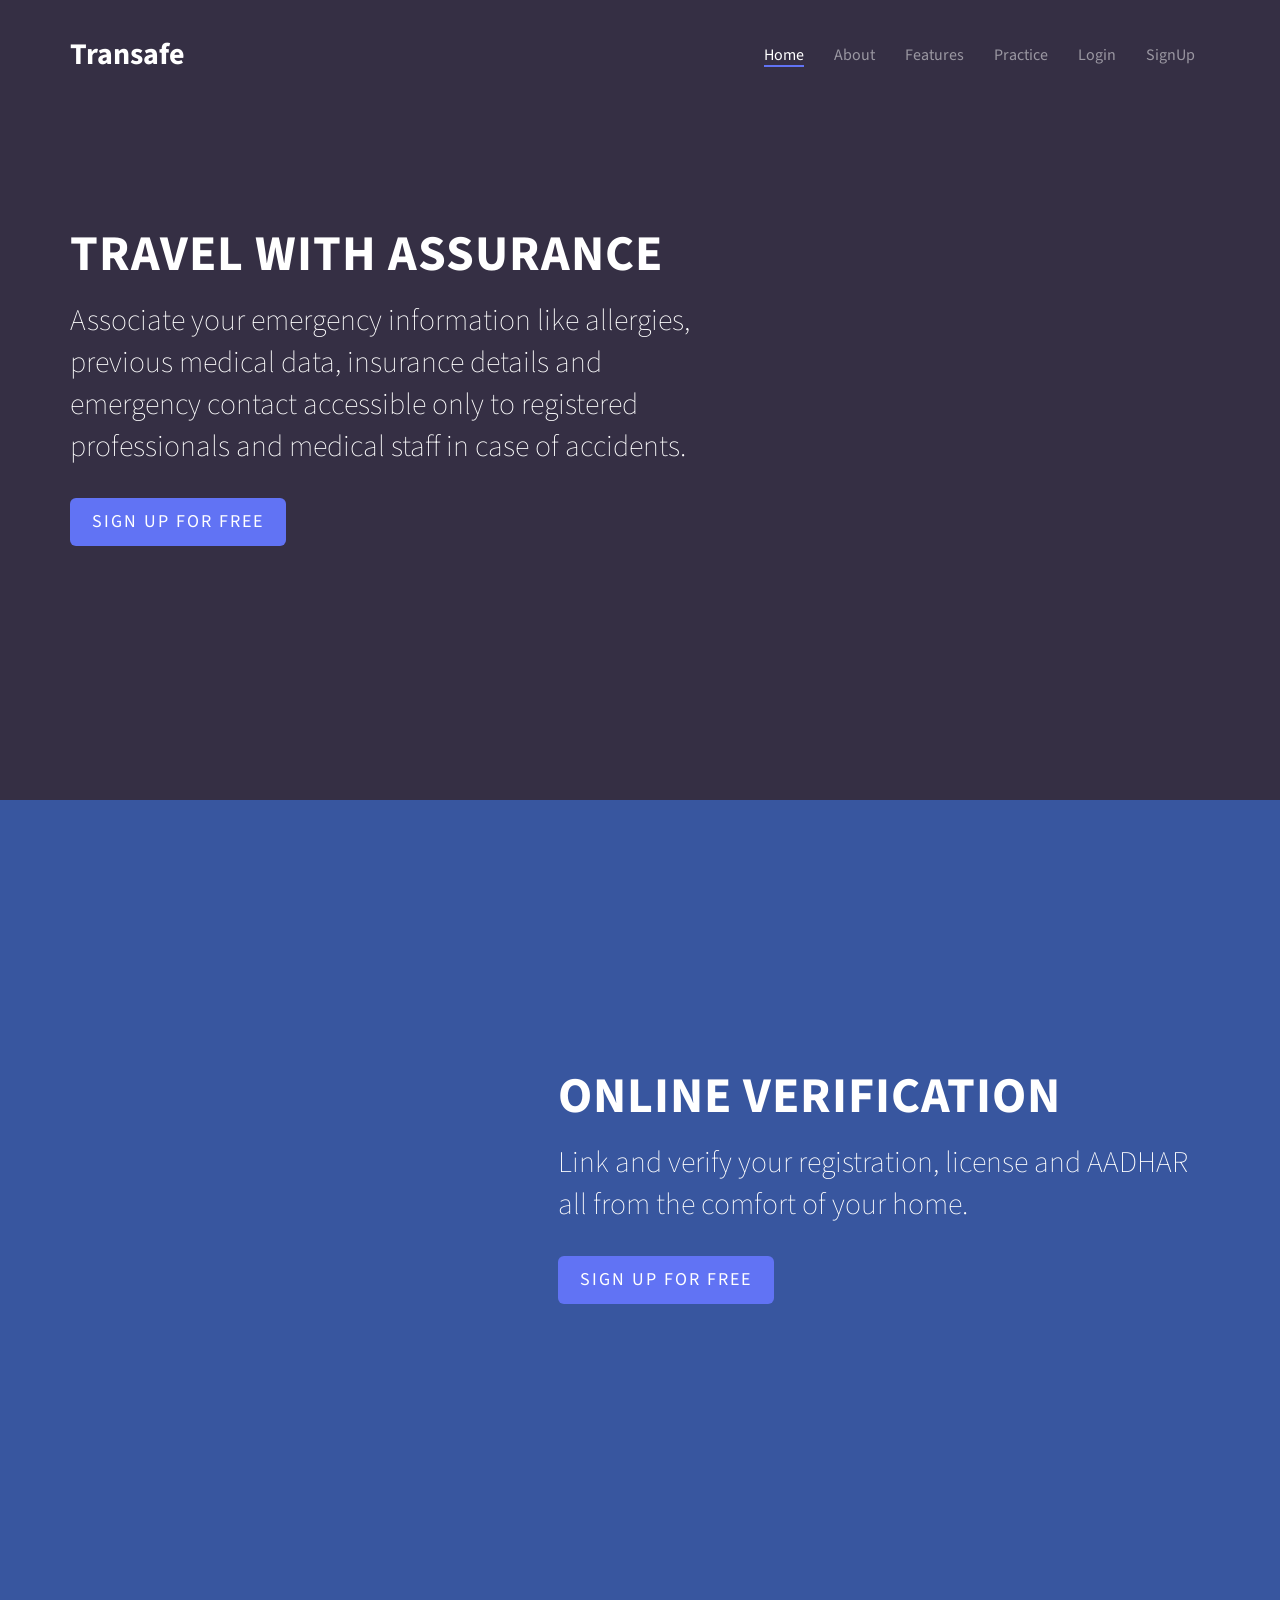
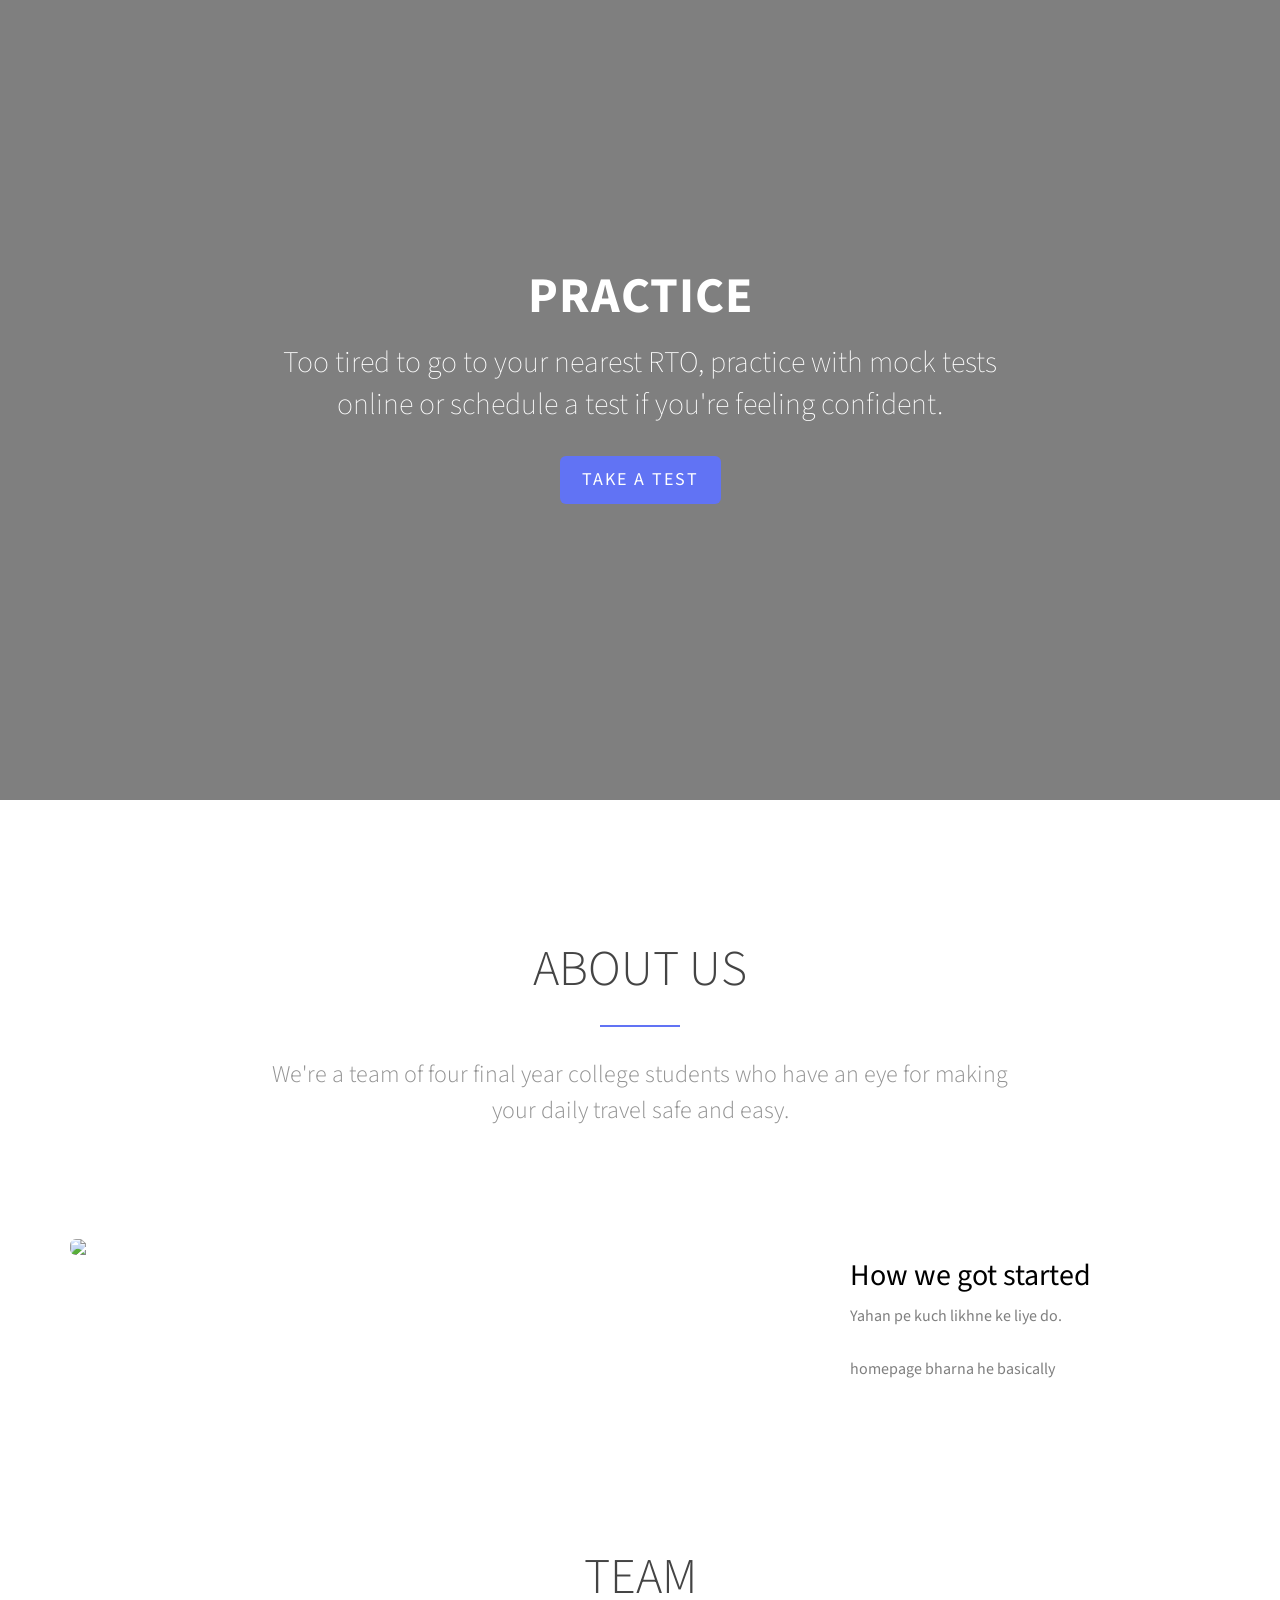
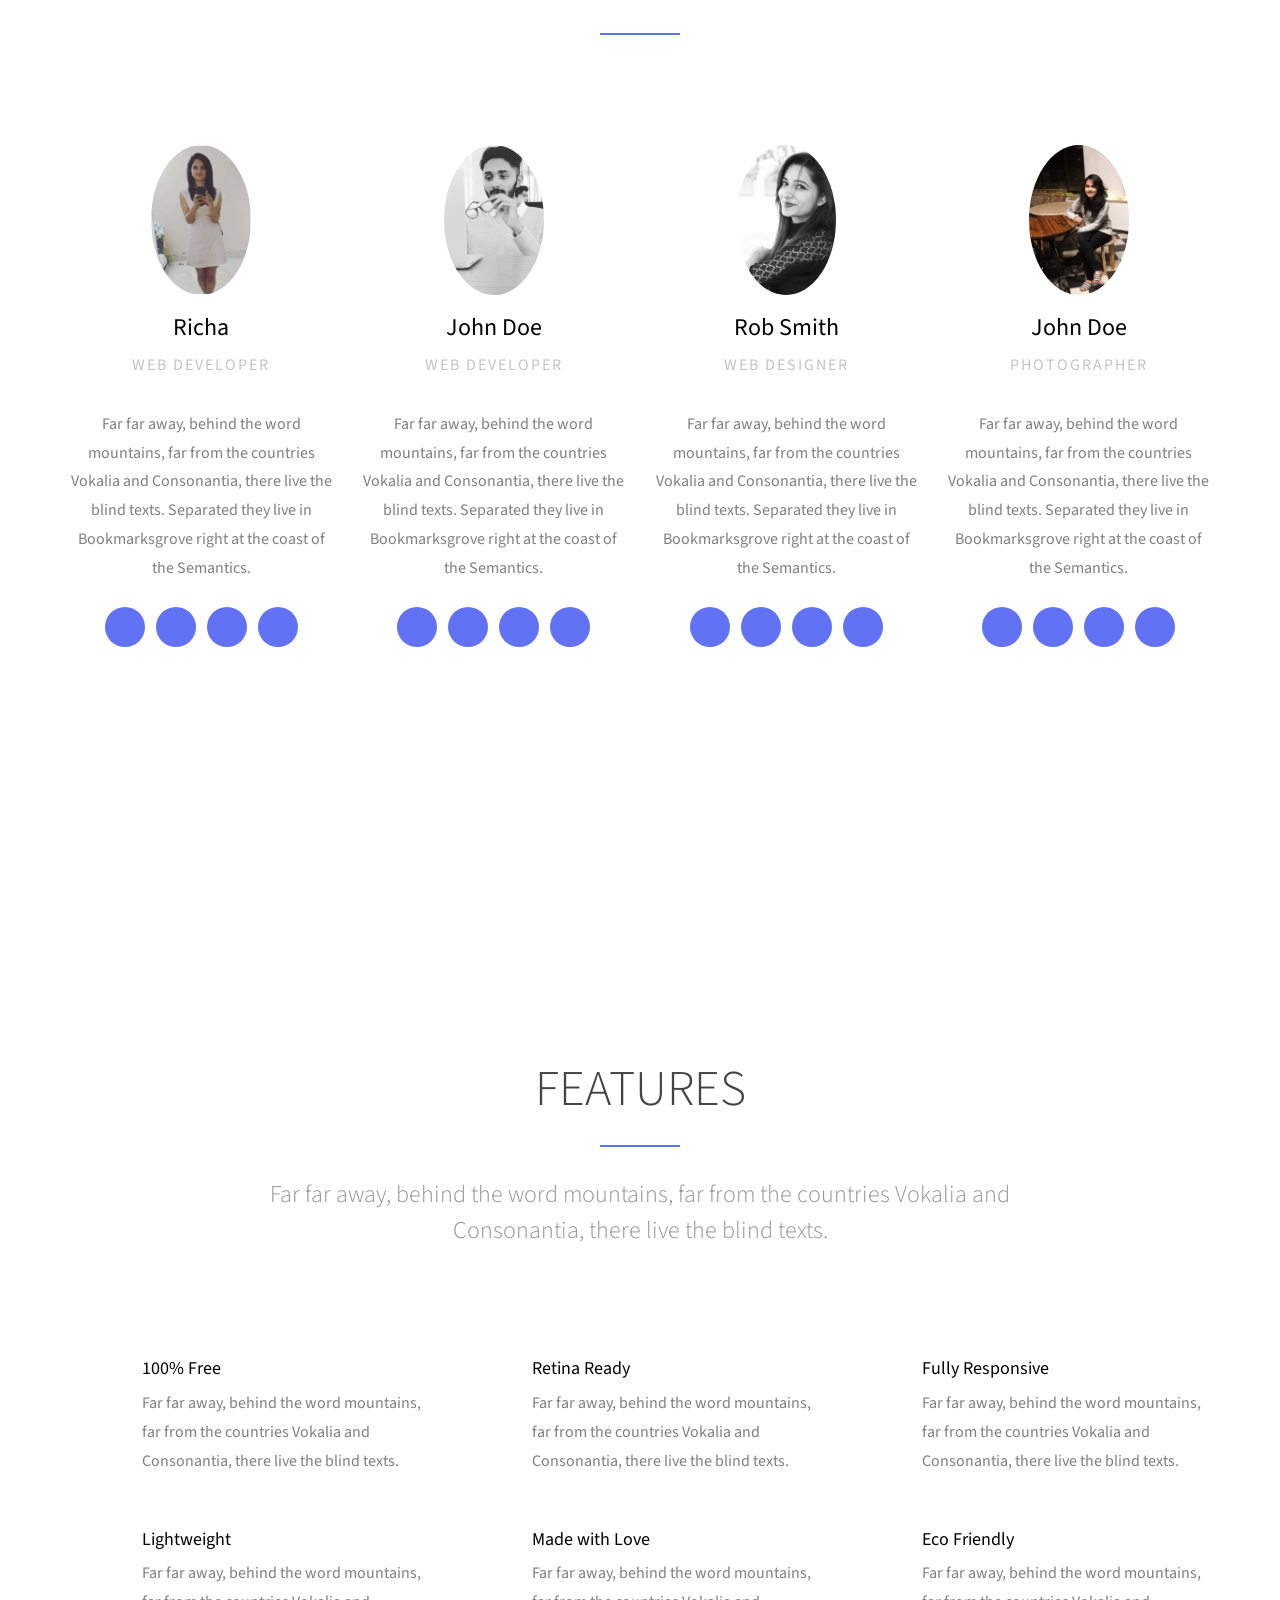
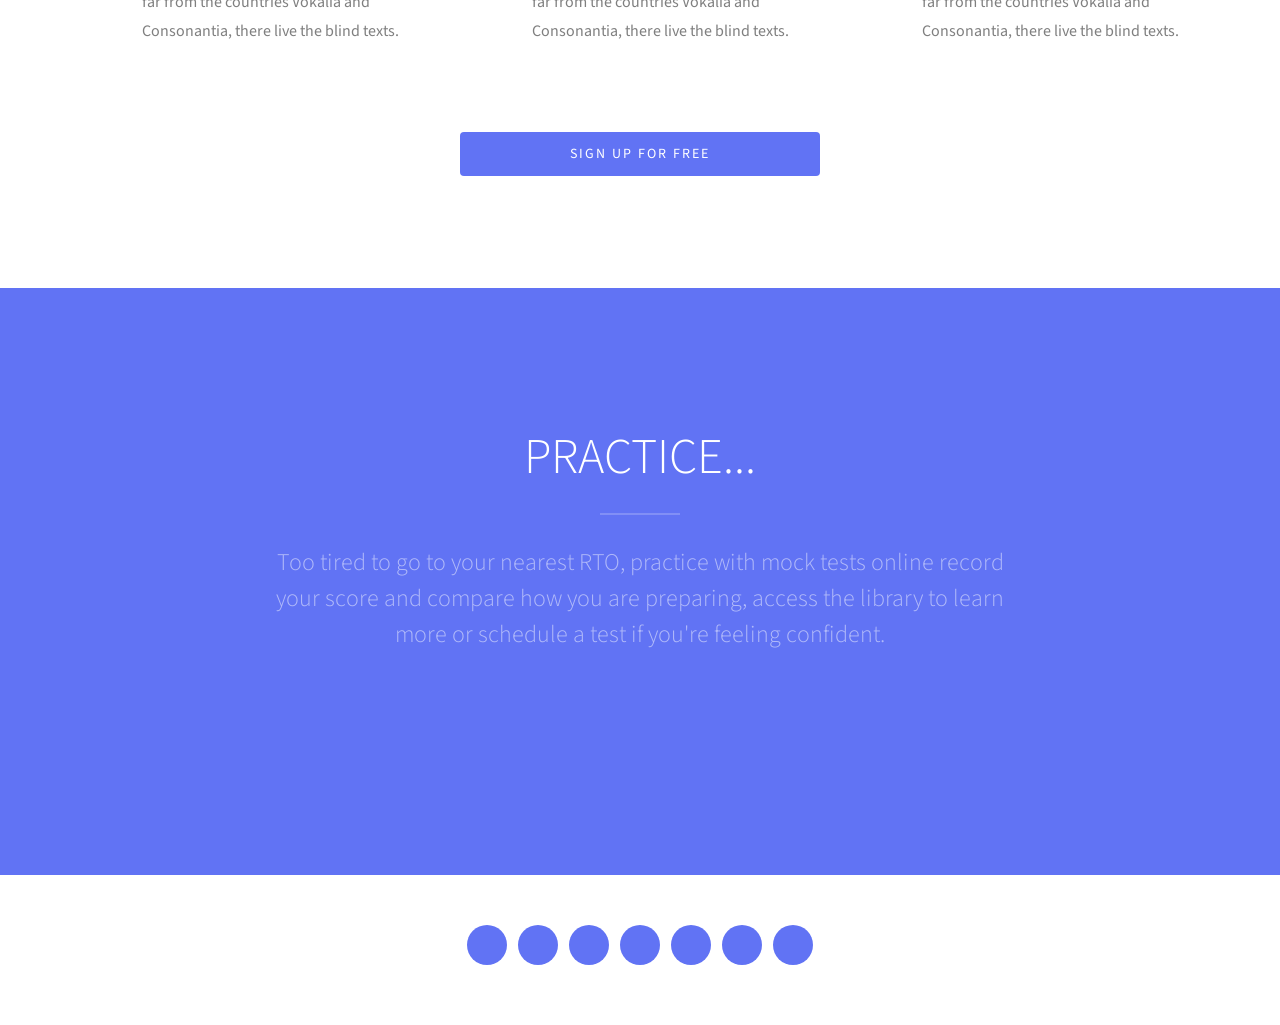
==== index.html @ b4d80acb "new homepage css" ====
<!DOCTYPE html>
<!--[if lt IE 7]>      <html class="no-js lt-ie9 lt-ie8 lt-ie7"> <![endif]-->
<!--[if IE 7]>         <html class="no-js lt-ie9 lt-ie8"> <![endif]-->
<!--[if IE 8]>         <html class="no-js lt-ie9"> <![endif]-->
<!--[if gt IE 8]><!--> <html class="no-js"> <!--<![endif]-->
<head>
    <meta charset="utf-8">
    <meta http-equiv="X-UA-Compatible" content="IE=edge">
    <title>tranSafe</title>
    <meta name="viewport" content="width=device-width, initial-scale=1">
    <meta name="description" content="Transafe - Your Personal Travel Safety Manager" />

    <!-- Facebook and Twitter integration -->
    <meta property="og:title" content=""/>
    <meta property="og:image" content=""/>
    <meta property="og:url" content=""/>
    <meta property="og:site_name" content=""/>
    <meta property="og:description" content=""/>
    <meta name="twitter:title" content="" />
    <meta name="twitter:image" content="" />
    <meta name="twitter:url" content="" />
    <meta name="twitter:card" content="" />

    <!-- Place favicon.ico and apple-touch-icon.png in the root directory -->
    <link rel="shortcut icon" href="favicon.ico">

    <link href='https://fonts.googleapis.com/css?family=Source+Sans+Pro:400,300,600,400italic,700' rel='stylesheet' type='text/css'>

    <!-- Animate.css -->
    <link rel="stylesheet" href="css/animate.css">
    <!-- Icomoon Icon Fonts-->
    <link rel="stylesheet" href="css/icomoon.css">
    <!-- Simple Line Icons -->
    <link rel="stylesheet" href="css/simple-line-icons.css">
    <!-- Owl Carousel -->
    <link rel="stylesheet" href="css/owl.carousel.min.css">
    <link rel="stylesheet" href="css/owl.theme.default.min.css">
    <!-- Bootstrap  -->
    <link rel="stylesheet" href="css/bootstrap.css">

    <link rel="stylesheet" href="css/style.css">

    <!-- Styleswitcher ( This style is for demo purposes only, you may delete this anytime. ) -->
    <link rel="stylesheet" id="theme-switch" href="css/style.css">
    <!-- End demo purposes only -->


    <style>
        /* For demo purpose only */

        /* For Demo Purposes Only ( You can delete this anytime :-) */
        #colour-variations {
            padding: 10px;
            -webkit-transition: 0.5s;
            -o-transition: 0.5s;
            transition: 0.5s;
            width: 140px;
            position: fixed;
            left: 0;
            top: 100px;
            z-index: 999999;
            background: #fff;
            /*border-radius: 4px;*/
            border-top-right-radius: 4px;
            border-bottom-right-radius: 4px;
            -webkit-box-shadow: 0 0 9px 0 rgba(0,0,0,.1);
            -moz-box-shadow: 0 0 9px 0 rgba(0,0,0,.1);
            -ms-box-shadow: 0 0 9px 0 rgba(0,0,0,.1);
            box-shadow: 0 0 9px 0 rgba(0,0,0,.1);
        }
        #colour-variations.sleep {
            margin-left: -140px;
        }
        #colour-variations h3 {
            text-align: center;;
            font-size: 11px;
            letter-spacing: 2px;
            text-transform: uppercase;
            color: #777;
            margin: 0 0 10px 0;
            padding: 0;;
        }
        #colour-variations ul,
        #colour-variations ul li {
            padding: 0;
            margin: 0;
        }
        #colour-variations li {
            list-style: none;
            display: inline;
        }
        #colour-variations li a {
            width: 20px;
            height: 20px;
            position: relative;
            float: left;
            margin: 5px;
        }
        #colour-variations li a[data-theme="style"] {
            background: #6173f4;
        }
        #colour-variations li a[data-theme="pink"] {
            background: #f64662;
        }
        #colour-variations li a[data-theme="blue"] {
            background: #2185d5;
        }
        #colour-variations li a[data-theme="turquoise"] {
            background: #00b8a9;
        }
        #colour-variations li a[data-theme="orange"] {
            background: #ff6600;
        }
        #colour-variations li a[data-theme="lightblue"] {
            background: #5585b5;
        }
        #colour-variations li a[data-theme="brown"] {
            background: #a03232;
        }
        #colour-variations li a[data-theme="green"] {
            background: #65d269;
        }

        .option-toggle {
            position: absolute;
            right: 0;
            top: 0;
            margin-top: 5px;
            margin-right: -30px;
            width: 30px;
            height: 30px;
            background: #f64662;
            text-align: center;
            border-top-right-radius: 4px;
            border-bottom-right-radius: 4px;
            color: #fff;
            cursor: pointer;
            -webkit-box-shadow: 0 0 9px 0 rgba(0,0,0,.1);
            -moz-box-shadow: 0 0 9px 0 rgba(0,0,0,.1);
            -ms-box-shadow: 0 0 9px 0 rgba(0,0,0,.1);
            box-shadow: 0 0 9px 0 rgba(0,0,0,.1);
        }
        .option-toggle i {
            top: 2px;
            position: relative;
        }
        .option-toggle:hover, .option-toggle:focus, .option-toggle:active {
            color:  #fff;
            text-decoration: none;
            outline: none;
        }
    </style>
    <!-- End demo purposes only -->


    <!-- Modernizr JS -->
    <script src="js/modernizr-2.6.2.min.js"></script>
    <!-- FOR IE9 below -->
    <!--[if lt IE 9]>
    <script src="js/respond.min.js"></script>
    <![endif]-->

</head>
<body>
<header role="banner" id="fh5co-header">
    <div class="container">
        <!-- <div class="row"> -->
        <nav class="navbar navbar-default">
            <div class="navbar-header">
                <!-- Mobile Toggle Menu Button -->
                <a href="#" class="js-fh5co-nav-toggle fh5co-nav-toggle" data-toggle="collapse" data-target="#navbar" aria-expanded="false" aria-controls="navbar"><i></i></a>
                <a class="navbar-brand" href="index.html">Transafe</a>
            </div>
            <div id="navbar" class="navbar-collapse collapse">
                <ul class="nav navbar-nav navbar-right">
                    <li class="active"><a href="#" data-nav-section="home"><span>Home</span></a></li>
                    <li><a href="#" data-nav-section="about"><span>About</span></a></li>
                    <li><a href="#" data-nav-section="features"><span>Features</span></a></li>
                    <li><a href="#" data-nav-section="practice"><span>Practice</span></a></li>
                    <li><a href="login/login.php" data-nav-section="login"><span>Login</span></a></li>
                    <li><a href="login/register.php" data-nav-section="signup"><span>SignUp</span></a></li>
                </ul>
            </div>
        </nav>
        <!-- </div> -->
    </div>
</header>

<div id="slider" data-section="home">
    <div class="owl-carousel owl-carousel-fullwidth">
        <!-- You may change the background color here. -->
        <div class="item" style="background: #352f44;">
            <div class="container" style="position: relative;">
                <div class="row">
                    <div class="col-md-7 col-sm-7">
                        <div class="fh5co-owl-text-wrap">
                            <div class="fh5co-owl-text">
                                <h1 class="fh5co-lead to-animate">Travel with assurance</h1>
                                <h2 class="fh5co-sub-lead to-animate">Associate your emergency information like allergies, previous medical data, insurance details and emergency contact accessible only to registered professionals and medical staff in case of accidents.</h3>
                                    <p class="to-animate-2"><a href="login/register.php" class="btn btn-primary btn-lg">Sign Up For Free</a></p>
                            </div>
                        </div>
                    </div>

                </div>
            </div>
        </div>
        <!-- You may change the background color here.  -->
        <div class="item" style="background: #38569f;">
            <div class="container" style="position: relative;">
                <div class="row">
                    <div class="col-md-7 col-md-push-1 col-md-push-5 col-sm-7 col-sm-push-1 col-sm-push-5">
                        <div class="fh5co-owl-text-wrap">
                            <div class="fh5co-owl-text">
                                <h1 class="fh5co-lead to-animate">Online Verification</h1>
                                <h2 class="fh5co-sub-lead to-animate">Link and verify your registration, license and AADHAR all from the comfort of your home.</h3>
                                    <p class="to-animate-2"><a href="login/register.php" class="btn btn-primary btn-lg">Sign Up For Free</a></p>
                            </div>
                        </div>
                    </div>

                </div>
            </div>
        </div>

        <div class="item" style="background-image:url(images/slide_5.jpg)">
            <div class="overlay"></div>
            <div class="container" style="position: relative;">
                <div class="row">
                    <div class="col-md-8 col-md-offset-2 text-center">
                        <div class="fh5co-owl-text-wrap">
                            <div class="fh5co-owl-text">
                                <h1 class="fh5co-lead to-animate">Practice</h1>
                                <h2 class="fh5co-sub-lead to-animate">Too tired to go to your nearest RTO, practice with mock tests online or schedule a test if you're feeling confident.</h3>
                                    <p class="to-animate-2"><a href="quiz.php" target="_blank" class="btn btn-primary btn-lg">Take a test</a></p>
                            </div>
                        </div>
                    </div>
                </div>
            </div>
        </div>

    </div>
</div>

<div id="fh5co-about-us" data-section="about">
    <div class="container">
        <div class="row row-bottom-padded-lg" id="about-us">
            <div class="col-md-12 section-heading text-center">
                <h2 class="to-animate">About Us</h2>
                <div class="row">
                    <div class="col-md-8 col-md-offset-2 to-animate">
                        <h3>We're a team of four final year college students who have an eye for making your daily travel safe and easy.</h3>
                    </div>
                </div>
            </div>
            <div class="col-md-8 to-animate">
                <img src="images/img_1.jpg" class="img-responsive img-rounded">
            </div>
            <div class="col-md-4 to-animate">
                <h2>How we got started</h2>
                <p>Yahan pe kuch likhne ke liye do.</p>
                <p>homepage bharna he basically</p>
            </div>
        </div>
        <div class="row" id="team">
            <div class="col-md-12 section-heading text-center to-animate">
                <h2>Team</h2>
            </div>
            <div class="col-md-12">
                <div class="row row-bottom-padded-lg">
                    <div class="col-md-3 text-center to-animate">
                        <div class="person">
                            <img src="images/t1.jpg" class="img-responsive img-rounded" alt="Person">
                            <h3 class="name">Richa</h3>
                            <div class="position">Web Developer</div>
                            <p>Far far away, behind the word mountains, far from the countries Vokalia and Consonantia, there live the blind texts. Separated they live in Bookmarksgrove right at the coast of the Semantics.</p>
                            <ul class="social social-circle">
                                <li><a href="#"><i class="icon-twitter"></i></a></li>
                                <li><a href="#"><i class="icon-linkedin"></i></a></li>
                                <li><a href="#"><i class="icon-instagram"></i></a></li>
                                <li><a href="#"><i class="icon-github"></i></a></li>
                            </ul>
                        </div>
                    </div>
                    <div class="col-md-3 text-center to-animate">
                        <div class="person">
                            <img src="images/t2.jpg" class="img-responsive img-rounded" alt="Person">
                            <h3 class="name">John Doe</h3>
                            <div class="position">Web Developer</div>
                            <p>Far far away, behind the word mountains, far from the countries Vokalia and Consonantia, there live the blind texts. Separated they live in Bookmarksgrove right at the coast of the Semantics.</p>
                            <ul class="social social-circle">
                                <li><a href="#"><i class="icon-twitter"></i></a></li>
                                <li><a href="#"><i class="icon-linkedin"></i></a></li>
                                <li><a href="#"><i class="icon-instagram"></i></a></li>
                                <li><a href="#"><i class="icon-github"></i></a></li>
                            </ul>
                        </div>
                    </div>
                    <div class="col-md-3 text-center to-animate">
                        <div class="person">
                            <img src="images/t3.jpg" class="img-responsive img-rounded" alt="Person">
                            <h3 class="name">Rob Smith</h3>
                            <div class="position">Web Designer</div>
                            <p>Far far away, behind the word mountains, far from the countries Vokalia and Consonantia, there live the blind texts. Separated they live in Bookmarksgrove right at the coast of the Semantics.</p>
                            <ul class="social social-circle">
                                <li><a href="#"><i class="icon-twitter"></i></a></li>
                                <li><a href="#"><i class="icon-linkedin"></i></a></li>
                                <li><a href="#"><i class="icon-instagram"></i></a></li>
                                <li><a href="#"><i class="icon-dribbble"></i></a></li>
                            </ul>
                        </div>
                    </div>
                    <div class="col-md-3 text-center to-animate">
                        <div class="person">
                            <img src="images/t4.jpg" class="img-responsive img-rounded" alt="Person">
                            <h3 class="name">John Doe</h3>
                            <div class="position">Photographer</div>
                            <p>Far far away, behind the word mountains, far from the countries Vokalia and Consonantia, there live the blind texts. Separated they live in Bookmarksgrove right at the coast of the Semantics.</p>
                            <ul class="social social-circle">
                                <li><a href="#"><i class="icon-twitter"></i></a></li>
                                <li><a href="#"><i class="icon-linkedin"></i></a></li>
                                <li><a href="#"><i class="icon-instagram"></i></a></li>
                                <li><a href="#"><i class="icon-github"></i></a></li>
                            </ul>
                        </div>
                    </div>
                </div>
            </div>
        </div>
    </div>
</div>

<div id="fh5co-features" data-section="features">
    <div class="container">
        <div class="row">
            <div class="col-md-12 section-heading text-center">
                <h2 class="single-animate animate-features-1">Features</h2>
                <div class="row">
                    <div class="col-md-8 col-md-offset-2 single-animate animate-features-2">
                        <h3>Far far away, behind the word mountains, far from the countries Vokalia and Consonantia, there live the blind texts.</h3>
                    </div>
                </div>
            </div>
        </div>
        <div class="row row-bottom-padded-sm">
            <div class="col-md-4 col-sm-6 col-xs-6 col-xxs-12 fh5co-service to-animate">
                <div class="fh5co-icon"><i class="icon-present"></i></div>
                <div class="fh5co-desc">
                    <h3>100% Free</h3>
                    <p>Far far away, behind the word mountains, far from the countries Vokalia and Consonantia, there live the blind texts. </p>
                </div>
            </div>
            <div class="col-md-4 col-sm-6 col-xs-6 col-xxs-12 fh5co-service to-animate">
                <div class="fh5co-icon"><i class="icon-eye"></i></div>
                <div class="fh5co-desc">
                    <h3>Retina Ready</h3>
                    <p>Far far away, behind the word mountains, far from the countries Vokalia and Consonantia, there live the blind texts. </p>
                </div>
            </div>
            <div class="clearfix visible-sm-block visible-xs-block"></div>
            <div class="col-md-4 col-sm-6 col-xs-6 col-xxs-12 fh5co-service to-animate">
                <div class="fh5co-icon"><i class="icon-crop"></i></div>
                <div class="fh5co-desc">
                    <h3>Fully Responsive</h3>
                    <p>Far far away, behind the word mountains, far from the countries Vokalia and Consonantia, there live the blind texts. </p>
                </div>
            </div>
            <div class="col-md-4 col-sm-6 col-xs-6 col-xxs-12 fh5co-service to-animate">
                <div class="fh5co-icon"><i class="icon-speedometer"></i></div>
                <div class="fh5co-desc">
                    <h3>Lightweight</h3>
                    <p>Far far away, behind the word mountains, far from the countries Vokalia and Consonantia, there live the blind texts. </p>
                </div>
            </div>
            <div class="clearfix visible-sm-block visible-xs-block"></div>
            <div class="col-md-4 col-sm-6 col-xs-6 col-xxs-12 fh5co-service to-animate">
                <div class="fh5co-icon"><i class="icon-heart"></i></div>
                <div class="fh5co-desc">
                    <h3>Made with Love</h3>
                    <p>Far far away, behind the word mountains, far from the countries Vokalia and Consonantia, there live the blind texts. </p>
                </div>
            </div>
            <div class="col-md-4 col-sm-6 col-xs-6 col-xxs-12 fh5co-service to-animate">
                <div class="fh5co-icon"><i class="icon-umbrella"></i></div>
                <div class="fh5co-desc">
                    <h3>Eco Friendly</h3>
                    <p>Far far away, behind the word mountains, far from the countries Vokalia and Consonantia, there live the blind texts. </p>
                </div>
            </div>
            <div class="clearfix visible-sm-block visible-xs-block"></div>
        </div>
        <div class="row">
            <div class="col-md-4 col-md-offset-4 single-animate animate-features-3">
                <a href="login/register.php" class="btn btn-primary btn-block">Sign Up for free</a>
            </div>
        </div>
    </div>
</div>

<div id="fh5co-testimonials" data-section="practice">
    <div class="container">
        <div class="row">
            <div class="col-md-12 section-heading text-center">
                <h2 class="to-animate">Practice...</h2>
                <div class="row">
                    <div class="col-md-8 col-md-offset-2 subtext to-animate">
                        <h3>Too tired to go to your nearest RTO, practice with mock tests online record your score and compare how you are preparing, access the library to learn more or schedule a test if you're feeling confident. </h3>
                    </div>
                </div>
            </div>
        </div>
    </div>
</div>
<footer id="footer" role="contentinfo">
    <div class="container">
        <div class="row">
            <div class="col-md-12 text-center">
                <ul class="social social-circle">
                    <li><a href="#"><i class="icon-twitter"></i></a></li>
                    <li><a href="#"><i class="icon-facebook"></i></a></li>
                    <li><a href="#"><i class="icon-youtube"></i></a></li>
                    <li><a href="#"><i class="icon-pinterest"></i></a></li>
                    <li><a href="#"><i class="icon-linkedin"></i></a></li>
                    <li><a href="#"><i class="icon-instagram"></i></a></li>
                    <li><a href="#"><i class="icon-dribbble"></i></a></li>
                </ul>
            </div>
        </div>
    </div>
</footer>


<!-- jQuery -->
<script src="js/jquery.min.js"></script>
<!-- jQuery Easing -->
<script src="js/jquery.easing.1.3.js"></script>
<!-- Bootstrap -->
<script src="js/bootstrap.min.js"></script>
<!-- Waypoints -->
<script src="js/jquery.waypoints.min.js"></script>
<!-- Owl Carousel -->
<script src="js/owl.carousel.min.js"></script>

<!-- For demo purposes only styleswitcher ( You may delete this anytime ) -->
<script src="js/jquery.style.switcher.js"></script>
<script>
    $(function(){
        $('#colour-variations ul').styleSwitcher({
            defaultThemeId: 'theme-switch',
            hasPreview: false,
            cookie: {
                expires: 30,
                isManagingLoad: true
            }
        });
        $('.option-toggle').click(function() {
            $('#colour-variations').toggleClass('sleep');
        });
    });
</script>
<!-- End demo purposes only -->

<!-- Main JS (Do not remove) -->
<script src="js/main.js"></script>

</body>
</html>
---- css/style.css ----
@font-face {
  font-family: 'icomoon';
  src: url("../fonts/icomoon/icomoon.eot?srf3rx");
  src: url("../fonts/icomoon/icomoon.eot?srf3rx#iefix") format("embedded-opentype"), url("../fonts/icomoon/icomoon.ttf?srf3rx") format("truetype"), url("../fonts/icomoon/icomoon.woff?srf3rx") format("woff"), url("../fonts/icomoon/icomoon.svg?srf3rx#icomoon") format("svg");
  font-weight: normal;
  font-style: normal;
}
/* =======================================================
*
* 	Template Style 
*	Edit this section
*
* ======================================================= */
body {
  font-family: "Source Sans Pro", Arial, sans-serif;
  font-weight: 400;
  font-size: 16px;
  line-height: 1.8;
  color: #777777;
  color: #7f7f7f;
  background: #fff;
  height: 100%;
  position: relative;
}

a {
  color: #6173f4;
  -webkit-transition: 0.5s;
  -o-transition: 0.5s;
  transition: 0.5s;
}
a:hover, a:active, a:focus {
  color: #6173f4;
  outline: none;
}

p {
  margin-bottom: 1.5em;
}

h1, h2, h3, h4, h5, h6 {
  color: #000;
  font-family: "Source Sans Pro", Arial, sans-serif;
  font-weight: 400;
}

::-webkit-selection {
  color: #818892;
  background: #f9f6f0;
}

::-moz-selection {
  color: #818892;
  background: #f9f6f0;
}

::selection {
  color: #818892;
  background: #f9f6f0;
}

#fh5co-header {
  position: absolute;
  z-index: 99;
  width: 100%;
  opacity: 1;
  top: 0;
  margin-top: 20px;
}
@media screen and (max-width: 768px) {
  #fh5co-header {
    margin-top: 0;
    background: #fff;
    -webkit-box-shadow: 0 0 9px 0 rgba(0, 0, 0, 0.1);
    -moz-box-shadow: 0 0 9px 0 rgba(0, 0, 0, 0.1);
    -ms-box-shadow: 0 0 9px 0 rgba(0, 0, 0, 0.1);
    box-shadow: 0 0 9px 0 rgba(0, 0, 0, 0.1);
  }
  #fh5co-header .navbar-brand {
    color: #6173f4 !important;
  }
  #fh5co-header #navbar li a {
    color: rgba(0, 0, 0, 0.5) !important;
    -webkit-transition: 0.3s;
    -o-transition: 0.3s;
    transition: 0.3s;
  }
  #fh5co-header #navbar li a:hover {
    color: #6173f4 !important;
  }
  #fh5co-header #navbar li a span:before {
    background: transparent !important;
  }
  #fh5co-header #navbar li.active a {
    background: transparent;
    background: none;
    color: #6173f4 !important;
  }
  #fh5co-header #navbar li.active a span:before {
    visibility: visible;
    -webkit-transform: scaleX(1);
    transform: scaleX(1);
  }
}
#fh5co-header .navbar {
  padding-bottom: 0;
  margin-bottom: 0;
}
#fh5co-header #navbar li a {
  font-family: "Source Sans Pro", Arial, sans-serif;
  color: rgba(255, 255, 255, 0.5);
  position: relative;
}
#fh5co-header #navbar li a span {
  position: relative;
  display: block;
  padding-bottom: 2px;
}
#fh5co-header #navbar li a span:before {
  content: "";
  position: absolute;
  width: 100%;
  height: 2px;
  bottom: 0;
  left: 0;
  background-color: #6173f4;
  visibility: hidden;
  -webkit-transform: scaleX(0);
  -moz-transform: scaleX(0);
  -ms-transform: scaleX(0);
  -o-transform: scaleX(0);
  transform: scaleX(0);
  -webkit-transition: all 0.3s ease-in-out 0s;
  -moz-transition: all 0.3s ease-in-out 0s;
  -ms-transition: all 0.3s ease-in-out 0s;
  -o-transition: all 0.3s ease-in-out 0s;
  transition: all 0.3s ease-in-out 0s;
}
#fh5co-header #navbar li a:hover {
  color: #fff;
}
#fh5co-header #navbar li a:hover span:before {
  visibility: visible;
  -webkit-transform: scaleX(1);
  -moz-transform: scaleX(1);
  -ms-transform: scaleX(1);
  -o-transform: scaleX(1);
  transform: scaleX(1);
}
#fh5co-header #navbar li.active a {
  background: transparent;
  background: none;
  color: #fff;
}
#fh5co-header #navbar li.active a span:before {
  visibility: visible;
  -webkit-transform: scaleX(1);
  transform: scaleX(1);
}
#fh5co-header .navbar-brand {
  float: left;
  display: block;
  font-size: 30px;
  font-weight: 700;
  padding-left: 0;
  color: #fff;
}
#fh5co-header.navbar-fixed-top {
  position: fixed !important;
  background: #fff;
  -webkit-box-shadow: 0 0 9px 0 rgba(0, 0, 0, 0.1);
  -moz-box-shadow: 0 0 9px 0 rgba(0, 0, 0, 0.1);
  -ms-box-shadow: 0 0 9px 0 rgba(0, 0, 0, 0.1);
  box-shadow: 0 0 9px 0 rgba(0, 0, 0, 0.1);
  margin-top: 0px;
  top: 0;
}
#fh5co-header.navbar-fixed-top .navbar-brand {
  color: #6173f4;
}
#fh5co-header.navbar-fixed-top #navbar li a {
  color: rgba(0, 0, 0, 0.5);
  -webkit-transition: 0.3s;
  -o-transition: 0.3s;
  transition: 0.3s;
}
#fh5co-header.navbar-fixed-top #navbar li a:hover {
  color: #6173f4;
}
#fh5co-header.navbar-fixed-top #navbar li.active a {
  background: transparent;
  background: none;
  color: #6173f4;
}
#fh5co-header.navbar-fixed-top #navbar li.active a span:before {
  visibility: visible;
  -webkit-transform: scaleX(1);
  transform: scaleX(1);
}
#fh5co-header .navbar-default {
  border: transparent;
  background: transparent;
  -webkit-border-radius: 0px;
  -moz-border-radius: 0px;
  -ms-border-radius: 0px;
  border-radius: 0px;
}
@media screen and (max-width: 768px) {
  #fh5co-header .navbar-default {
    margin-top: 0px;
    padding-right: 0px;
    padding-left: 0px;
  }
}
#fh5co-header .navbar-default .brand-slogan {
  margin: 28px 0 0 15px;
  float: left;
  letter-spacing: 2px;
  color: #adadad;
}
#fh5co-header .navbar-default .brand-slogan em {
  color: #6173f4;
  font-style: normal;
}
#fh5co-header a {
  -webkit-transition: 0s;
  -o-transition: 0s;
  transition: 0s;
}

.section-heading {
  float: left;
  width: 100%;
  padding-bottom: 50px;
  margin-bottom: 50px;
  clear: both;
}
.section-heading h2 {
  font-size: 50px;
  font-weight: 300;
  color: #444;
  text-transform: uppercase;
  position: relative;
  display: block;
  padding-bottom: 20px;
  line-height: 1.5;
}
.section-heading h2:after {
  content: "";
  position: absolute;
  display: block;
  width: 80px;
  height: 2px;
  background: #6173f4;
  left: 50%;
  margin-left: -40px;
  bottom: 0;
}
@media screen and (max-width: 768px) {
  .section-heading h2 {
    font-size: 30px;
  }
}
.section-heading h3 {
  font-weight: 300;
  line-height: 1.5;
  color: #929292;
}
@media screen and (max-width: 768px) {
  .section-heading h3 {
    font-size: 24px !important;
    line-height: 34px;
  }
}

.btn {
  -webkit-transition: 0.3s;
  -o-transition: 0.3s;
  transition: 0.3s;
}

#fh5co-our-services,
#fh5co-about-us,
#fh5co-features,
#fh5co-testimonials,
#fh5co-pricing,
#fh5co-press {
  padding: 7em 0;
}
@media screen and (max-width: 480px) {
  #fh5co-our-services,
  #fh5co-about-us,
  #fh5co-features,
  #fh5co-testimonials,
  #fh5co-pricing,
  #fh5co-press {
    padding: 5em 0;
  }
}

#fh5co-testimonials {
  background: #6173f4;
}
#fh5co-testimonials .section-heading h2 {
  color: white;
}
#fh5co-testimonials .section-heading h2:after {
  background: rgba(255, 255, 255, 0.2);
}
#fh5co-testimonials .section-heading .subtext h3 {
  color: rgba(255, 255, 255, 0.5);
}
#fh5co-testimonials .box-testimony {
  margin-bottom: 2em;
  float: left;
}
#fh5co-testimonials .box-testimony a {
  color: rgba(255, 255, 255, 0.5);
}
#fh5co-testimonials .box-testimony a:hover, #fh5co-testimonials .box-testimony a:focus, #fh5co-testimonials .box-testimony a:active {
  color: white;
  text-decoration: none;
}
#fh5co-testimonials .box-testimony blockquote {
  padding-left: 0;
  border-left: none;
  padding: 40px;
  background: #fff;
  position: relative;
  -webkit-border-radius: 4px;
  -moz-border-radius: 4px;
  -ms-border-radius: 4px;
  border-radius: 4px;
}
#fh5co-testimonials .box-testimony blockquote:after {
  content: "";
  position: absolute;
  top: 100%;
  left: 40px;
  border-top: 15px solid black;
  border-top-color: #fff;
  border-left: 15px solid transparent;
  border-right: 15px solid transparent;
}
#fh5co-testimonials .box-testimony blockquote .quote {
  position: absolute;
  top: 0;
  left: 10px;
  text-align: center;
  font-size: 30px;
  line-height: 0;
  display: table;
  color: #fff;
  width: 56px;
  height: 56px;
  margin-top: -30px;
  background: #6173f4;
  -webkit-border-radius: 50%;
  -moz-border-radius: 50%;
  -ms-border-radius: 50%;
  border-radius: 50%;
}
#fh5co-testimonials .box-testimony blockquote .quote > span {
  display: table-cell;
  vertical-align: middle;
}
#fh5co-testimonials .box-testimony blockquote p {
  font-style: italic;
}
#fh5co-testimonials .box-testimony .author {
  line-height: 20px;
  color: white;
  font-size: 20px;
  margin-left: 20px;
}
#fh5co-testimonials .box-testimony .author .subtext {
  display: block;
  color: rgba(255, 255, 255, 0.5);
  font-size: 16px;
}

#fh5co-pricing .price-box {
  border: 2px solid #ECEEF0;
  text-align: center;
  padding: 30px;
  -webkit-border-radius: 5px;
  -moz-border-radius: 5px;
  -ms-border-radius: 5px;
  border-radius: 5px;
  margin-bottom: 40px;
  position: relative;
}
#fh5co-pricing .price-box.popular {
  border: 2px solid #6173f4;
}
#fh5co-pricing .price-box.popular .popular-text {
  top: 0;
  left: 50%;
  margin-left: -54px;
  margin-top: -2em;
  position: absolute;
  padding: 4px 20px;
  background: #6173f4;
  color: #fff;
  -webkit-border-radius: 4px;
  -moz-border-radius: 4px;
  -ms-border-radius: 4px;
  border-radius: 4px;
}
#fh5co-pricing .price-box.popular .popular-text:after {
  content: "";
  position: absolute;
  top: 100%;
  left: 50%;
  margin-left: -10px;
  border-top: 10px solid black;
  border-top-color: #6173f4;
  border-left: 10px solid transparent;
  border-right: 10px solid transparent;
}
#fh5co-pricing .pricing-plan {
  margin: 0;
  padding: 0;
  font-size: 15px;
  letter-spacing: 2px;
  text-transform: uppercase;
  font-weight: 700;
}
#fh5co-pricing .price {
  font-size: 50px;
  color: #000;
}
#fh5co-pricing .price .currency {
  font-size: 20px;
  top: -1.2em;
}
#fh5co-pricing .price small {
  font-size: 16px;
}
#fh5co-pricing .pricing-info {
  padding: 0;
  margin: 0 0 30px 0;
}
#fh5co-pricing .pricing-info li {
  padding: 0;
  margin: 0;
  list-style: none;
  text-align: center;
}

#fh5co-our-services,
#fh5co-press {
  background: #f4f4f4;
}

#fh5co-our-services .box {
  padding: 30px;
  background: #fff;
  text-align: center;
  color: #7f7f7f;
  margin-bottom: 70px;
  position: relative;
}
@media screen and (max-width: 992px) {
  #fh5co-our-services .box {
    min-height: inherit;
    margin-bottom: 60px;
  }
}
#fh5co-our-services .box .icon {
  width: 85px;
  height: 85px;
  margin: 0 auto;
  top: 0;
  margin-top: -70px;
  margin-bottom: 30px;
  position: relative;
  -webkit-border-radius: 50%;
  -moz-border-radius: 50%;
  -ms-border-radius: 50%;
  border-radius: 50%;
  display: table;
  text-align: center;
}
#fh5co-our-services .box .icon > span {
  display: table-cell;
  vertical-align: middle;
}
#fh5co-our-services .box .icon > span i {
  font-size: 40px;
  color: #fff !important;
  margin: 0;
  padding: 0;
}
#fh5co-our-services .box .icon.colored-1 {
  background: #2aaf67;
}
#fh5co-our-services .box .icon.colored-2 {
  background: #00bff3;
}
#fh5co-our-services .box .icon.colored-3 {
  background: #f26522;
}
#fh5co-our-services .box .icon.colored-4 {
  background: #e52b50;
}
#fh5co-our-services .box .icon.colored-5 {
  background: #2fc5cc;
}
#fh5co-our-services .box .icon.colored-6 {
  background: #6173f4;
}
#fh5co-our-services .box .step-number {
  font-size: 16px;
  display: block;
  color: #d1d1d1;
  letter-spacing: 2px;
  text-transform: uppercase;
  font-weight: 700;
  margin-bottom: 10px;
}
#fh5co-our-services .box h3 {
  margin: 0 0 20px 0;
  padding: 0;
  font-weight: 400;
  font-size: 20px;
  color: #444;
}

#fh5co-features {
  padding: 7em 0;
}
@media screen and (max-width: 768px) {
  #fh5co-features {
    padding: 4em 0;
  }
}
#fh5co-features .fh5co-service {
  margin-bottom: 30px;
  float: left;
}
#fh5co-features .fh5co-service .fh5co-icon {
  float: left;
  width: 20%;
}
#fh5co-features .fh5co-service .fh5co-icon i {
  font-size: 40px;
  color: #6173f4;
}
#fh5co-features .fh5co-service .fh5co-desc {
  width: 80%;
  float: right;
}
#fh5co-features .fh5co-service .fh5co-desc h3 {
  margin-top: 0;
  font-size: 18px;
}

#fh5co-press .fh5co-press-item {
  background: #fff;
  float: left;
  margin-bottom: 30px;
  position: relative;
  overflow: hidden;
  display: -webkit-box;
  display: -webkit-flex;
  display: -moz-flex;
  display: -ms-flexbox;
  display: flex;
  -webkit-border-radius: 4px;
  -moz-border-radius: 4px;
  -ms-border-radius: 4px;
  border-radius: 4px;
}
@media screen and (max-width: 480px) {
  #fh5co-press .fh5co-press-item {
    display: block !important;
  }
}
#fh5co-press .fh5co-press-item .fh5co-press-text,
#fh5co-press .fh5co-press-item .fh5co-press-img {
  width: 50%;
}
@media screen and (max-width: 480px) {
  #fh5co-press .fh5co-press-item .fh5co-press-text,
  #fh5co-press .fh5co-press-item .fh5co-press-img {
    height: inherit;
    float: none !important;
    width: 100%;
    display: block !important;
  }
}
#fh5co-press .fh5co-press-item .fh5co-press-text {
  float: left;
  padding: 20px;
}
#fh5co-press .fh5co-press-item .fh5co-press-text .fh5co-press-title {
  margin: 0 0 20px 0;
  padding: 0 0 10px 0;
  font-weight: 400;
  font-size: 20px;
  color: #444;
  position: relative;
}
#fh5co-press .fh5co-press-item .fh5co-press-text .fh5co-press-title .fh5co-border {
  position: absolute;
  left: 0;
  bottom: 0;
  height: 2px;
  width: 30px;
  background: #6173f4;
}
#fh5co-press .fh5co-press-item .fh5co-press-img {
  position: absolute;
  right: 0;
  bottom: 0;
  top: 0;
  background-size: cover;
}
@media screen and (max-width: 480px) {
  #fh5co-press .fh5co-press-item .fh5co-press-img {
    height: 200px;
    left: 0;
    top: 0;
    position: relative;
    width: 100%;
  }
}

.fh5co-nav-toggle {
  width: 25px;
  height: 25px;
  cursor: pointer;
  text-decoration: none;
}
.fh5co-nav-toggle.active i::before, .fh5co-nav-toggle.active i::after {
  background: #6173f4;
}
.fh5co-nav-toggle:hover, .fh5co-nav-toggle:focus, .fh5co-nav-toggle:active {
  outline: none;
  border-bottom: none !important;
}
.fh5co-nav-toggle i {
  position: relative;
  display: -moz-inline-stack;
  display: inline-block;
  zoom: 1;
  *display: inline;
  width: 25px;
  height: 3px;
  color: #6173f4;
  font: bold 14px/.4 Helvetica;
  text-transform: uppercase;
  text-indent: -55px;
  background: #6173f4;
  transition: all .2s ease-out;
}
.fh5co-nav-toggle i::before, .fh5co-nav-toggle i::after {
  content: '';
  width: 25px;
  height: 3px;
  background: #6173f4;
  position: absolute;
  left: 0;
  -webkit-transition: 0.2s;
  -o-transition: 0.2s;
  transition: 0.2s;
}

.fh5co-nav-toggle i::before {
  top: -7px;
}

.fh5co-nav-toggle i::after {
  bottom: -7px;
}

.fh5co-nav-toggle:hover i::before {
  top: -10px;
}

.fh5co-nav-toggle:hover i::after {
  bottom: -10px;
}

.fh5co-nav-toggle.active i {
  background: transparent;
}

.fh5co-nav-toggle.active i::before {
  top: 0;
  -webkit-transform: rotateZ(45deg);
  -moz-transform: rotateZ(45deg);
  -ms-transform: rotateZ(45deg);
  -o-transform: rotateZ(45deg);
  transform: rotateZ(45deg);
}

.fh5co-nav-toggle.active i::after {
  bottom: 0;
  -webkit-transform: rotateZ(-45deg);
  -moz-transform: rotateZ(-45deg);
  -ms-transform: rotateZ(-45deg);
  -o-transform: rotateZ(-45deg);
  transform: rotateZ(-45deg);
}

.fh5co-nav-toggle {
  position: absolute;
  top: 12px;
  right: 0px;
  z-index: 21;
  padding: 6px 0 0 0;
  display: block;
  margin: 0 auto;
  display: none;
  height: 44px;
  width: 44px;
  border-bottom: none !important;
}
@media screen and (max-width: 768px) {
  .fh5co-nav-toggle {
    display: block;
  }
}

.person {
  text-align: center;
  margin-bottom: 40px;
  float: left;
  width: 100%;
}
.person img {
  display: block;
  margin: 0 auto;
  height: 150px;
  -webkit-border-radius: 50%;
  -moz-border-radius: 50%;
  -ms-border-radius: 50%;
  border-radius: 50%;
}
.person .name {
  font-size: 24px;
}
.person .position {
  text-transform: uppercase;
  color: #c3c3c3;
  margin-bottom: 30px;
  letter-spacing: 2px;
}

#footer {
  padding: 50px 0;
  color: #7f7f7f;
}
#footer .copyright {
  margin-bottom: 0px;
  padding-bottom: 0;
}

.btn {
  text-transform: uppercase;
  letter-spacing: 2px;
  -webkit-transition: 0.3s;
  -o-transition: 0.3s;
  transition: 0.3s;
}
.btn.btn-primary {
  background: #6173f4;
  color: #fff;
  border: none !important;
  border: 2px solid transparent !important;
}
.btn.btn-primary:hover, .btn.btn-primary:active, .btn.btn-primary:focus {
  box-shadow: none;
  background: #6173f4;
}
.btn:hover, .btn:active, .btn:focus {
  background: #393e46 !important;
  color: #fff;
  outline: none !important;
}
.btn.btn-default:hover, .btn.btn-default:focus, .btn.btn-default:active {
  border-color: transparent;
}

.social {
  padding: 0;
  margin: 0;
  display: inline-block;
  position: relative;
  width: 100%;
}
.social li {
  list-style: none;
  padding: 0;
  margin: 0;
  display: inline-block;
}
.social li a {
  font-size: 16px;
  display: table;
  width: 40px;
  height: 40px;
  margin: 0 4px;
}
.social li a i {
  display: table-cell;
  vertical-align: middle;
}
.social li a:hover, .social li a:active, .social li a:focus {
  text-decoration: none;
  border-bottom: none;
}
.social li a.social-box {
  background: #6173f4;
  color: #fff;
}
.social li a.social-circle {
  background: #6173f4;
  color: #fff;
  -webkit-border-radius: 50%;
  -moz-border-radius: 50%;
  -ms-border-radius: 50%;
  border-radius: 50%;
}
.social li a:hover {
  background: #393e46 !important;
}
.social.social-box a {
  background: #6173f4;
  color: #fff;
}
.social.social-circle a {
  background: #6173f4;
  color: #fff;
  -webkit-border-radius: 50%;
  -moz-border-radius: 50%;
  -ms-border-radius: 50%;
  border-radius: 50%;
}

.owl-carousel .owl-controls .owl-nav {
  opacity: 0;
  -webkit-transition: 0.5s;
  -o-transition: 0.5s;
  transition: 0.5s;
}
.owl-carousel:focus .owl-controls .owl-nav, .owl-carousel:hover .owl-controls .owl-nav, .owl-carousel:active .owl-controls .owl-nav {
  opacity: 1;
}
.owl-carousel .btn-primary:hover, .owl-carousel .btn-primary:focus, .owl-carousel .btn-primary:active {
  background: transparent !important;
  border: 2px solid #fff !important;
}

.owl-carousel .owl-controls,
.owl-carousel-posts .owl-controls {
  margin-top: 0;
}

@media screen and (max-width: 768px) {
  .owl-carousel .owl-controls .owl-nav {
    display: none;
  }
}

.owl-carousel .owl-controls .owl-nav .owl-next,
.owl-carousel .owl-controls .owl-nav .owl-prev {
  top: 50%;
  margin-top: -29px;
  z-index: 9999;
  position: absolute;
  -webkit-transition: 0.3s;
  -o-transition: 0.3s;
  transition: 0.3s;
}
.owl-carousel .owl-controls .owl-nav .owl-next i:before,
.owl-carousel .owl-controls .owl-nav .owl-prev i:before {
  color: rgba(255, 255, 255, 0.5);
}

.owl-carousel-posts .owl-controls .owl-nav .owl-next,
.owl-carousel-posts .owl-controls .owl-nav .owl-prev {
  top: 24%;
}

.owl-carousel .owl-controls .owl-nav .owl-next {
  right: 0;
}
.owl-carousel .owl-controls .owl-nav .owl-next:hover {
  right: 10px;
}
.owl-carousel .owl-controls .owl-nav .owl-next:hover i:before {
  color: white;
}

.owl-carousel .owl-controls .owl-nav .owl-prev {
  left: 0;
}
.owl-carousel .owl-controls .owl-nav .owl-prev:hover {
  left: 10px;
}
.owl-carousel .owl-controls .owl-nav .owl-prev:hover i:before {
  color: white;
}

.owl-carousel-posts .owl-controls .owl-nav .owl-next i,
.owl-carousel-posts .owl-controls .owl-nav .owl-prev i {
  color: #444;
}
.owl-carousel-posts .owl-controls .owl-nav .owl-next:hover i,
.owl-carousel-posts .owl-controls .owl-nav .owl-prev:hover i {
  color: #000;
}

.owl-carousel-fullwidth.fh5co-light-arrow .owl-controls .owl-nav .owl-next i,
.owl-carousel-fullwidth.fh5co-light-arrow .owl-controls .owl-nav .owl-prev i {
  color: #fff;
}
.owl-carousel-fullwidth.fh5co-light-arrow .owl-controls .owl-nav .owl-next:hover i,
.owl-carousel-fullwidth.fh5co-light-arrow .owl-controls .owl-nav .owl-prev:hover i {
  color: #fff;
}

@media screen and (max-width: 768px) {
  .owl-theme .owl-controls .owl-nav {
    display: none;
  }
}

.owl-theme .owl-controls .owl-nav [class*="owl-"] {
  background: none !important;
}
.owl-theme .owl-controls .owl-nav [class*="owl-"] i {
  font-size: 30px;
}
.owl-theme .owl-controls .owl-nav [class*="owl-"] i:hover, .owl-theme .owl-controls .owl-nav [class*="owl-"] i:focus {
  background: none !important;
}
.owl-theme .owl-controls .owl-nav [class*="owl-"]:hover, .owl-theme .owl-controls .owl-nav [class*="owl-"]:focus {
  background: none !important;
}

.owl-theme .owl-dots {
  position: absolute;
  bottom: 0;
  width: 100%;
  text-align: center;
}

.owl-carousel-fullwidth.owl-theme .owl-dots {
  bottom: 0;
  margin-bottom: 2.5em;
}

.owl-theme .owl-dots .owl-dot span {
  width: 10px;
  height: 10px;
  background: rgba(255, 255, 255, 0.2);
  -webkit-transition: 0.2s;
  -o-transition: 0.2s;
  transition: 0.2s;
  border: 2px solid transparent;
}
.owl-theme .owl-dots .owl-dot span:hover {
  background: none;
  background: white;
}

.owl-theme .owl-dots .owl-dot.active span, .owl-theme .owl-dots .owl-dot:hover span {
  background: white;
  background: transparent;
  border: 2px solid #fff;
}

.owl-carousel-fullwidth .item, .owl-carousel-fullwidth .fh5co-owl-text-wrap {
  height: 800px;
  display: table;
  width: 100%;
}
@media screen and (max-width: 768px) {
  .owl-carousel-fullwidth .item, .owl-carousel-fullwidth .fh5co-owl-text-wrap {
    height: inherit;
    padding: 5em 0;
  }
}
.owl-carousel-fullwidth .fh5co-owl-text-wrap {
  position: relative;
}
.owl-carousel-fullwidth .item {
  background-repeat: no-repeat;
  background-size: cover;
  background-position: top left;
  position: relative;
}
.owl-carousel-fullwidth .item .overlay {
  position: absolute;
  top: 0;
  left: 0;
  right: 0;
  bottom: 0;
  background: rgba(0, 0, 0, 0.5);
  z-index: 8;
}
.owl-carousel-fullwidth .item img {
  max-width: 100%;
}
.owl-carousel-fullwidth .item .iphone-image {
  position: relative;
  z-index: 99;
}
.owl-carousel-fullwidth .item .iphone-image .iphone {
  float: right;
  text-align: right;
  position: relative;
  bottom: -12em;
}
@media screen and (max-width: 768px) {
  .owl-carousel-fullwidth .item .iphone-image .iphone {
    bottom: 0em;
    text-align: center;
    float: none !important;
    margin: 0 auto;
    display: block;
  }
}
.owl-carousel-fullwidth .item .iphone-image .iphone img {
  max-width: 100%;
}
.owl-carousel-fullwidth .item .fh5co-owl-text {
  display: table-cell;
  vertical-align: middle;
  z-index: 10;
  position: relative;
}
.owl-carousel-fullwidth .item .fh5co-owl-text a {
  color: white;
  border-bottom: 1px solid rgba(255, 255, 255, 0.5);
}
.owl-carousel-fullwidth .item .fh5co-owl-text a:hover {
  text-decoration: none;
  color: white;
  border-bottom: 1px solid white;
}
.owl-carousel-fullwidth .item .fh5co-owl-text .fh5co-lead, .owl-carousel-fullwidth .item .fh5co-owl-text .fh5co-lead-2, .owl-carousel-fullwidth .item .fh5co-owl-text .fh5co-sub-lead {
  color: #fff;
  margin: 0;
  padding: 0;
}
.owl-carousel-fullwidth .item .fh5co-owl-text .fh5co-lead {
  font-weight: 700;
  margin-bottom: 20px;
  margin-top: 0;
  text-transform: uppercase;
  letter-spacing: 1px;
  color: #fff;
  font-size: 50px;
  line-height: 50px;
  color: #fff;
}
@media screen and (max-width: 768px) {
  .owl-carousel-fullwidth .item .fh5co-owl-text .fh5co-lead {
    margin-bottom: 20px;
    font-size: 30px;
    line-height: 30px;
  }
}
.owl-carousel-fullwidth .item .fh5co-owl-text .fh5co-sub-lead {
  font-size: 30px;
  line-height: 30px;
  line-height: 42px;
  font-weight: 100;
  margin-bottom: 30px;
  color: white;
}
@media screen and (max-width: 768px) {
  .owl-carousel-fullwidth .item .fh5co-owl-text .fh5co-sub-lead {
    font-size: 24px;
    line-height: 34px;
  }
}

.js .to-animate,
.js .to-animate-2,
.js .single-animate {
  opacity: 0;
}

@media screen and (max-width: 480px) {
  .col-xxs-12 {
    float: none;
    width: 100%;
  }
}

.row-bottom-padded-lg {
  padding-bottom: 7em;
}
@media screen and (max-width: 768px) {
  .row-bottom-padded-lg {
    padding-bottom: 2em;
  }
}

.row-bottom-padded-md {
  padding-bottom: 4em;
}
@media screen and (max-width: 768px) {
  .row-bottom-padded-md {
    padding-bottom: 2em;
  }
}

.row-bottom-padded-sm {
  padding-bottom: 2em;
}
@media screen and (max-width: 768px) {
  .row-bottom-padded-sm {
    padding-bottom: 2em;
  }
}

.fh5co-animated {
  -webkit-animation-duration: .3s;
  animation-duration: .3s;
  -webkit-animation-fill-mode: both;
  animation-fill-mode: both;
}

/*# sourceMappingURL=style.css.map */
---- css/style.css ----
@font-face {
  font-family: 'icomoon';
  src: url("../fonts/icomoon/icomoon.eot?srf3rx");
  src: url("../fonts/icomoon/icomoon.eot?srf3rx#iefix") format("embedded-opentype"), url("../fonts/icomoon/icomoon.ttf?srf3rx") format("truetype"), url("../fonts/icomoon/icomoon.woff?srf3rx") format("woff"), url("../fonts/icomoon/icomoon.svg?srf3rx#icomoon") format("svg");
  font-weight: normal;
  font-style: normal;
}
/* =======================================================
*
* 	Template Style 
*	Edit this section
*
* ======================================================= */
body {
  font-family: "Source Sans Pro", Arial, sans-serif;
  font-weight: 400;
  font-size: 16px;
  line-height: 1.8;
  color: #777777;
  color: #7f7f7f;
  background: #fff;
  height: 100%;
  position: relative;
}

a {
  color: #6173f4;
  -webkit-transition: 0.5s;
  -o-transition: 0.5s;
  transition: 0.5s;
}
a:hover, a:active, a:focus {
  color: #6173f4;
  outline: none;
}

p {
  margin-bottom: 1.5em;
}

h1, h2, h3, h4, h5, h6 {
  color: #000;
  font-family: "Source Sans Pro", Arial, sans-serif;
  font-weight: 400;
}

::-webkit-selection {
  color: #818892;
  background: #f9f6f0;
}

::-moz-selection {
  color: #818892;
  background: #f9f6f0;
}

::selection {
  color: #818892;
  background: #f9f6f0;
}

#fh5co-header {
  position: absolute;
  z-index: 99;
  width: 100%;
  opacity: 1;
  top: 0;
  margin-top: 20px;
}
@media screen and (max-width: 768px) {
  #fh5co-header {
    margin-top: 0;
    background: #fff;
    -webkit-box-shadow: 0 0 9px 0 rgba(0, 0, 0, 0.1);
    -moz-box-shadow: 0 0 9px 0 rgba(0, 0, 0, 0.1);
    -ms-box-shadow: 0 0 9px 0 rgba(0, 0, 0, 0.1);
    box-shadow: 0 0 9px 0 rgba(0, 0, 0, 0.1);
  }
  #fh5co-header .navbar-brand {
    color: #6173f4 !important;
  }
  #fh5co-header #navbar li a {
    color: rgba(0, 0, 0, 0.5) !important;
    -webkit-transition: 0.3s;
    -o-transition: 0.3s;
    transition: 0.3s;
  }
  #fh5co-header #navbar li a:hover {
    color: #6173f4 !important;
  }
  #fh5co-header #navbar li a span:before {
    background: transparent !important;
  }
  #fh5co-header #navbar li.active a {
    background: transparent;
    background: none;
    color: #6173f4 !important;
  }
  #fh5co-header #navbar li.active a span:before {
    visibility: visible;
    -webkit-transform: scaleX(1);
    transform: scaleX(1);
  }
}
#fh5co-header .navbar {
  padding-bottom: 0;
  margin-bottom: 0;
}
#fh5co-header #navbar li a {
  font-family: "Source Sans Pro", Arial, sans-serif;
  color: rgba(255, 255, 255, 0.5);
  position: relative;
}
#fh5co-header #navbar li a span {
  position: relative;
  display: block;
  padding-bottom: 2px;
}
#fh5co-header #navbar li a span:before {
  content: "";
  position: absolute;
  width: 100%;
  height: 2px;
  bottom: 0;
  left: 0;
  background-color: #6173f4;
  visibility: hidden;
  -webkit-transform: scaleX(0);
  -moz-transform: scaleX(0);
  -ms-transform: scaleX(0);
  -o-transform: scaleX(0);
  transform: scaleX(0);
  -webkit-transition: all 0.3s ease-in-out 0s;
  -moz-transition: all 0.3s ease-in-out 0s;
  -ms-transition: all 0.3s ease-in-out 0s;
  -o-transition: all 0.3s ease-in-out 0s;
  transition: all 0.3s ease-in-out 0s;
}
#fh5co-header #navbar li a:hover {
  color: #fff;
}
#fh5co-header #navbar li a:hover span:before {
  visibility: visible;
  -webkit-transform: scaleX(1);
  -moz-transform: scaleX(1);
  -ms-transform: scaleX(1);
  -o-transform: scaleX(1);
  transform: scaleX(1);
}
#fh5co-header #navbar li.active a {
  background: transparent;
  background: none;
  color: #fff;
}
#fh5co-header #navbar li.active a span:before {
  visibility: visible;
  -webkit-transform: scaleX(1);
  transform: scaleX(1);
}
#fh5co-header .navbar-brand {
  float: left;
  display: block;
  font-size: 30px;
  font-weight: 700;
  padding-left: 0;
  color: #fff;
}
#fh5co-header.navbar-fixed-top {
  position: fixed !important;
  background: #fff;
  -webkit-box-shadow: 0 0 9px 0 rgba(0, 0, 0, 0.1);
  -moz-box-shadow: 0 0 9px 0 rgba(0, 0, 0, 0.1);
  -ms-box-shadow: 0 0 9px 0 rgba(0, 0, 0, 0.1);
  box-shadow: 0 0 9px 0 rgba(0, 0, 0, 0.1);
  margin-top: 0px;
  top: 0;
}
#fh5co-header.navbar-fixed-top .navbar-brand {
  color: #6173f4;
}
#fh5co-header.navbar-fixed-top #navbar li a {
  color: rgba(0, 0, 0, 0.5);
  -webkit-transition: 0.3s;
  -o-transition: 0.3s;
  transition: 0.3s;
}
#fh5co-header.navbar-fixed-top #navbar li a:hover {
  color: #6173f4;
}
#fh5co-header.navbar-fixed-top #navbar li.active a {
  background: transparent;
  background: none;
  color: #6173f4;
}
#fh5co-header.navbar-fixed-top #navbar li.active a span:before {
  visibility: visible;
  -webkit-transform: scaleX(1);
  transform: scaleX(1);
}
#fh5co-header .navbar-default {
  border: transparent;
  background: transparent;
  -webkit-border-radius: 0px;
  -moz-border-radius: 0px;
  -ms-border-radius: 0px;
  border-radius: 0px;
}
@media screen and (max-width: 768px) {
  #fh5co-header .navbar-default {
    margin-top: 0px;
    padding-right: 0px;
    padding-left: 0px;
  }
}
#fh5co-header .navbar-default .brand-slogan {
  margin: 28px 0 0 15px;
  float: left;
  letter-spacing: 2px;
  color: #adadad;
}
#fh5co-header .navbar-default .brand-slogan em {
  color: #6173f4;
  font-style: normal;
}
#fh5co-header a {
  -webkit-transition: 0s;
  -o-transition: 0s;
  transition: 0s;
}

.section-heading {
  float: left;
  width: 100%;
  padding-bottom: 50px;
  margin-bottom: 50px;
  clear: both;
}
.section-heading h2 {
  font-size: 50px;
  font-weight: 300;
  color: #444;
  text-transform: uppercase;
  position: relative;
  display: block;
  padding-bottom: 20px;
  line-height: 1.5;
}
.section-heading h2:after {
  content: "";
  position: absolute;
  display: block;
  width: 80px;
  height: 2px;
  background: #6173f4;
  left: 50%;
  margin-left: -40px;
  bottom: 0;
}
@media screen and (max-width: 768px) {
  .section-heading h2 {
    font-size: 30px;
  }
}
.section-heading h3 {
  font-weight: 300;
  line-height: 1.5;
  color: #929292;
}
@media screen and (max-width: 768px) {
  .section-heading h3 {
    font-size: 24px !important;
    line-height: 34px;
  }
}

.btn {
  -webkit-transition: 0.3s;
  -o-transition: 0.3s;
  transition: 0.3s;
}

#fh5co-our-services,
#fh5co-about-us,
#fh5co-features,
#fh5co-testimonials,
#fh5co-pricing,
#fh5co-press {
  padding: 7em 0;
}
@media screen and (max-width: 480px) {
  #fh5co-our-services,
  #fh5co-about-us,
  #fh5co-features,
  #fh5co-testimonials,
  #fh5co-pricing,
  #fh5co-press {
    padding: 5em 0;
  }
}

#fh5co-testimonials {
  background: #6173f4;
}
#fh5co-testimonials .section-heading h2 {
  color: white;
}
#fh5co-testimonials .section-heading h2:after {
  background: rgba(255, 255, 255, 0.2);
}
#fh5co-testimonials .section-heading .subtext h3 {
  color: rgba(255, 255, 255, 0.5);
}
#fh5co-testimonials .box-testimony {
  margin-bottom: 2em;
  float: left;
}
#fh5co-testimonials .box-testimony a {
  color: rgba(255, 255, 255, 0.5);
}
#fh5co-testimonials .box-testimony a:hover, #fh5co-testimonials .box-testimony a:focus, #fh5co-testimonials .box-testimony a:active {
  color: white;
  text-decoration: none;
}
#fh5co-testimonials .box-testimony blockquote {
  padding-left: 0;
  border-left: none;
  padding: 40px;
  background: #fff;
  position: relative;
  -webkit-border-radius: 4px;
  -moz-border-radius: 4px;
  -ms-border-radius: 4px;
  border-radius: 4px;
}
#fh5co-testimonials .box-testimony blockquote:after {
  content: "";
  position: absolute;
  top: 100%;
  left: 40px;
  border-top: 15px solid black;
  border-top-color: #fff;
  border-left: 15px solid transparent;
  border-right: 15px solid transparent;
}
#fh5co-testimonials .box-testimony blockquote .quote {
  position: absolute;
  top: 0;
  left: 10px;
  text-align: center;
  font-size: 30px;
  line-height: 0;
  display: table;
  color: #fff;
  width: 56px;
  height: 56px;
  margin-top: -30px;
  background: #6173f4;
  -webkit-border-radius: 50%;
  -moz-border-radius: 50%;
  -ms-border-radius: 50%;
  border-radius: 50%;
}
#fh5co-testimonials .box-testimony blockquote .quote > span {
  display: table-cell;
  vertical-align: middle;
}
#fh5co-testimonials .box-testimony blockquote p {
  font-style: italic;
}
#fh5co-testimonials .box-testimony .author {
  line-height: 20px;
  color: white;
  font-size: 20px;
  margin-left: 20px;
}
#fh5co-testimonials .box-testimony .author .subtext {
  display: block;
  color: rgba(255, 255, 255, 0.5);
  font-size: 16px;
}

#fh5co-pricing .price-box {
  border: 2px solid #ECEEF0;
  text-align: center;
  padding: 30px;
  -webkit-border-radius: 5px;
  -moz-border-radius: 5px;
  -ms-border-radius: 5px;
  border-radius: 5px;
  margin-bottom: 40px;
  position: relative;
}
#fh5co-pricing .price-box.popular {
  border: 2px solid #6173f4;
}
#fh5co-pricing .price-box.popular .popular-text {
  top: 0;
  left: 50%;
  margin-left: -54px;
  margin-top: -2em;
  position: absolute;
  padding: 4px 20px;
  background: #6173f4;
  color: #fff;
  -webkit-border-radius: 4px;
  -moz-border-radius: 4px;
  -ms-border-radius: 4px;
  border-radius: 4px;
}
#fh5co-pricing .price-box.popular .popular-text:after {
  content: "";
  position: absolute;
  top: 100%;
  left: 50%;
  margin-left: -10px;
  border-top: 10px solid black;
  border-top-color: #6173f4;
  border-left: 10px solid transparent;
  border-right: 10px solid transparent;
}
#fh5co-pricing .pricing-plan {
  margin: 0;
  padding: 0;
  font-size: 15px;
  letter-spacing: 2px;
  text-transform: uppercase;
  font-weight: 700;
}
#fh5co-pricing .price {
  font-size: 50px;
  color: #000;
}
#fh5co-pricing .price .currency {
  font-size: 20px;
  top: -1.2em;
}
#fh5co-pricing .price small {
  font-size: 16px;
}
#fh5co-pricing .pricing-info {
  padding: 0;
  margin: 0 0 30px 0;
}
#fh5co-pricing .pricing-info li {
  padding: 0;
  margin: 0;
  list-style: none;
  text-align: center;
}

#fh5co-our-services,
#fh5co-press {
  background: #f4f4f4;
}

#fh5co-our-services .box {
  padding: 30px;
  background: #fff;
  text-align: center;
  color: #7f7f7f;
  margin-bottom: 70px;
  position: relative;
}
@media screen and (max-width: 992px) {
  #fh5co-our-services .box {
    min-height: inherit;
    margin-bottom: 60px;
  }
}
#fh5co-our-services .box .icon {
  width: 85px;
  height: 85px;
  margin: 0 auto;
  top: 0;
  margin-top: -70px;
  margin-bottom: 30px;
  position: relative;
  -webkit-border-radius: 50%;
  -moz-border-radius: 50%;
  -ms-border-radius: 50%;
  border-radius: 50%;
  display: table;
  text-align: center;
}
#fh5co-our-services .box .icon > span {
  display: table-cell;
  vertical-align: middle;
}
#fh5co-our-services .box .icon > span i {
  font-size: 40px;
  color: #fff !important;
  margin: 0;
  padding: 0;
}
#fh5co-our-services .box .icon.colored-1 {
  background: #2aaf67;
}
#fh5co-our-services .box .icon.colored-2 {
  background: #00bff3;
}
#fh5co-our-services .box .icon.colored-3 {
  background: #f26522;
}
#fh5co-our-services .box .icon.colored-4 {
  background: #e52b50;
}
#fh5co-our-services .box .icon.colored-5 {
  background: #2fc5cc;
}
#fh5co-our-services .box .icon.colored-6 {
  background: #6173f4;
}
#fh5co-our-services .box .step-number {
  font-size: 16px;
  display: block;
  color: #d1d1d1;
  letter-spacing: 2px;
  text-transform: uppercase;
  font-weight: 700;
  margin-bottom: 10px;
}
#fh5co-our-services .box h3 {
  margin: 0 0 20px 0;
  padding: 0;
  font-weight: 400;
  font-size: 20px;
  color: #444;
}

#fh5co-features {
  padding: 7em 0;
}
@media screen and (max-width: 768px) {
  #fh5co-features {
    padding: 4em 0;
  }
}
#fh5co-features .fh5co-service {
  margin-bottom: 30px;
  float: left;
}
#fh5co-features .fh5co-service .fh5co-icon {
  float: left;
  width: 20%;
}
#fh5co-features .fh5co-service .fh5co-icon i {
  font-size: 40px;
  color: #6173f4;
}
#fh5co-features .fh5co-service .fh5co-desc {
  width: 80%;
  float: right;
}
#fh5co-features .fh5co-service .fh5co-desc h3 {
  margin-top: 0;
  font-size: 18px;
}

#fh5co-press .fh5co-press-item {
  background: #fff;
  float: left;
  margin-bottom: 30px;
  position: relative;
  overflow: hidden;
  display: -webkit-box;
  display: -webkit-flex;
  display: -moz-flex;
  display: -ms-flexbox;
  display: flex;
  -webkit-border-radius: 4px;
  -moz-border-radius: 4px;
  -ms-border-radius: 4px;
  border-radius: 4px;
}
@media screen and (max-width: 480px) {
  #fh5co-press .fh5co-press-item {
    display: block !important;
  }
}
#fh5co-press .fh5co-press-item .fh5co-press-text,
#fh5co-press .fh5co-press-item .fh5co-press-img {
  width: 50%;
}
@media screen and (max-width: 480px) {
  #fh5co-press .fh5co-press-item .fh5co-press-text,
  #fh5co-press .fh5co-press-item .fh5co-press-img {
    height: inherit;
    float: none !important;
    width: 100%;
    display: block !important;
  }
}
#fh5co-press .fh5co-press-item .fh5co-press-text {
  float: left;
  padding: 20px;
}
#fh5co-press .fh5co-press-item .fh5co-press-text .fh5co-press-title {
  margin: 0 0 20px 0;
  padding: 0 0 10px 0;
  font-weight: 400;
  font-size: 20px;
  color: #444;
  position: relative;
}
#fh5co-press .fh5co-press-item .fh5co-press-text .fh5co-press-title .fh5co-border {
  position: absolute;
  left: 0;
  bottom: 0;
  height: 2px;
  width: 30px;
  background: #6173f4;
}
#fh5co-press .fh5co-press-item .fh5co-press-img {
  position: absolute;
  right: 0;
  bottom: 0;
  top: 0;
  background-size: cover;
}
@media screen and (max-width: 480px) {
  #fh5co-press .fh5co-press-item .fh5co-press-img {
    height: 200px;
    left: 0;
    top: 0;
    position: relative;
    width: 100%;
  }
}

.fh5co-nav-toggle {
  width: 25px;
  height: 25px;
  cursor: pointer;
  text-decoration: none;
}
.fh5co-nav-toggle.active i::before, .fh5co-nav-toggle.active i::after {
  background: #6173f4;
}
.fh5co-nav-toggle:hover, .fh5co-nav-toggle:focus, .fh5co-nav-toggle:active {
  outline: none;
  border-bottom: none !important;
}
.fh5co-nav-toggle i {
  position: relative;
  display: -moz-inline-stack;
  display: inline-block;
  zoom: 1;
  *display: inline;
  width: 25px;
  height: 3px;
  color: #6173f4;
  font: bold 14px/.4 Helvetica;
  text-transform: uppercase;
  text-indent: -55px;
  background: #6173f4;
  transition: all .2s ease-out;
}
.fh5co-nav-toggle i::before, .fh5co-nav-toggle i::after {
  content: '';
  width: 25px;
  height: 3px;
  background: #6173f4;
  position: absolute;
  left: 0;
  -webkit-transition: 0.2s;
  -o-transition: 0.2s;
  transition: 0.2s;
}

.fh5co-nav-toggle i::before {
  top: -7px;
}

.fh5co-nav-toggle i::after {
  bottom: -7px;
}

.fh5co-nav-toggle:hover i::before {
  top: -10px;
}

.fh5co-nav-toggle:hover i::after {
  bottom: -10px;
}

.fh5co-nav-toggle.active i {
  background: transparent;
}

.fh5co-nav-toggle.active i::before {
  top: 0;
  -webkit-transform: rotateZ(45deg);
  -moz-transform: rotateZ(45deg);
  -ms-transform: rotateZ(45deg);
  -o-transform: rotateZ(45deg);
  transform: rotateZ(45deg);
}

.fh5co-nav-toggle.active i::after {
  bottom: 0;
  -webkit-transform: rotateZ(-45deg);
  -moz-transform: rotateZ(-45deg);
  -ms-transform: rotateZ(-45deg);
  -o-transform: rotateZ(-45deg);
  transform: rotateZ(-45deg);
}

.fh5co-nav-toggle {
  position: absolute;
  top: 12px;
  right: 0px;
  z-index: 21;
  padding: 6px 0 0 0;
  display: block;
  margin: 0 auto;
  display: none;
  height: 44px;
  width: 44px;
  border-bottom: none !important;
}
@media screen and (max-width: 768px) {
  .fh5co-nav-toggle {
    display: block;
  }
}

.person {
  text-align: center;
  margin-bottom: 40px;
  float: left;
  width: 100%;
}
.person img {
  display: block;
  margin: 0 auto;
  height: 150px;
  -webkit-border-radius: 50%;
  -moz-border-radius: 50%;
  -ms-border-radius: 50%;
  border-radius: 50%;
}
.person .name {
  font-size: 24px;
}
.person .position {
  text-transform: uppercase;
  color: #c3c3c3;
  margin-bottom: 30px;
  letter-spacing: 2px;
}

#footer {
  padding: 50px 0;
  color: #7f7f7f;
}
#footer .copyright {
  margin-bottom: 0px;
  padding-bottom: 0;
}

.btn {
  text-transform: uppercase;
  letter-spacing: 2px;
  -webkit-transition: 0.3s;
  -o-transition: 0.3s;
  transition: 0.3s;
}
.btn.btn-primary {
  background: #6173f4;
  color: #fff;
  border: none !important;
  border: 2px solid transparent !important;
}
.btn.btn-primary:hover, .btn.btn-primary:active, .btn.btn-primary:focus {
  box-shadow: none;
  background: #6173f4;
}
.btn:hover, .btn:active, .btn:focus {
  background: #393e46 !important;
  color: #fff;
  outline: none !important;
}
.btn.btn-default:hover, .btn.btn-default:focus, .btn.btn-default:active {
  border-color: transparent;
}

.social {
  padding: 0;
  margin: 0;
  display: inline-block;
  position: relative;
  width: 100%;
}
.social li {
  list-style: none;
  padding: 0;
  margin: 0;
  display: inline-block;
}
.social li a {
  font-size: 16px;
  display: table;
  width: 40px;
  height: 40px;
  margin: 0 4px;
}
.social li a i {
  display: table-cell;
  vertical-align: middle;
}
.social li a:hover, .social li a:active, .social li a:focus {
  text-decoration: none;
  border-bottom: none;
}
.social li a.social-box {
  background: #6173f4;
  color: #fff;
}
.social li a.social-circle {
  background: #6173f4;
  color: #fff;
  -webkit-border-radius: 50%;
  -moz-border-radius: 50%;
  -ms-border-radius: 50%;
  border-radius: 50%;
}
.social li a:hover {
  background: #393e46 !important;
}
.social.social-box a {
  background: #6173f4;
  color: #fff;
}
.social.social-circle a {
  background: #6173f4;
  color: #fff;
  -webkit-border-radius: 50%;
  -moz-border-radius: 50%;
  -ms-border-radius: 50%;
  border-radius: 50%;
}

.owl-carousel .owl-controls .owl-nav {
  opacity: 0;
  -webkit-transition: 0.5s;
  -o-transition: 0.5s;
  transition: 0.5s;
}
.owl-carousel:focus .owl-controls .owl-nav, .owl-carousel:hover .owl-controls .owl-nav, .owl-carousel:active .owl-controls .owl-nav {
  opacity: 1;
}
.owl-carousel .btn-primary:hover, .owl-carousel .btn-primary:focus, .owl-carousel .btn-primary:active {
  background: transparent !important;
  border: 2px solid #fff !important;
}

.owl-carousel .owl-controls,
.owl-carousel-posts .owl-controls {
  margin-top: 0;
}

@media screen and (max-width: 768px) {
  .owl-carousel .owl-controls .owl-nav {
    display: none;
  }
}

.owl-carousel .owl-controls .owl-nav .owl-next,
.owl-carousel .owl-controls .owl-nav .owl-prev {
  top: 50%;
  margin-top: -29px;
  z-index: 9999;
  position: absolute;
  -webkit-transition: 0.3s;
  -o-transition: 0.3s;
  transition: 0.3s;
}
.owl-carousel .owl-controls .owl-nav .owl-next i:before,
.owl-carousel .owl-controls .owl-nav .owl-prev i:before {
  color: rgba(255, 255, 255, 0.5);
}

.owl-carousel-posts .owl-controls .owl-nav .owl-next,
.owl-carousel-posts .owl-controls .owl-nav .owl-prev {
  top: 24%;
}

.owl-carousel .owl-controls .owl-nav .owl-next {
  right: 0;
}
.owl-carousel .owl-controls .owl-nav .owl-next:hover {
  right: 10px;
}
.owl-carousel .owl-controls .owl-nav .owl-next:hover i:before {
  color: white;
}

.owl-carousel .owl-controls .owl-nav .owl-prev {
  left: 0;
}
.owl-carousel .owl-controls .owl-nav .owl-prev:hover {
  left: 10px;
}
.owl-carousel .owl-controls .owl-nav .owl-prev:hover i:before {
  color: white;
}

.owl-carousel-posts .owl-controls .owl-nav .owl-next i,
.owl-carousel-posts .owl-controls .owl-nav .owl-prev i {
  color: #444;
}
.owl-carousel-posts .owl-controls .owl-nav .owl-next:hover i,
.owl-carousel-posts .owl-controls .owl-nav .owl-prev:hover i {
  color: #000;
}

.owl-carousel-fullwidth.fh5co-light-arrow .owl-controls .owl-nav .owl-next i,
.owl-carousel-fullwidth.fh5co-light-arrow .owl-controls .owl-nav .owl-prev i {
  color: #fff;
}
.owl-carousel-fullwidth.fh5co-light-arrow .owl-controls .owl-nav .owl-next:hover i,
.owl-carousel-fullwidth.fh5co-light-arrow .owl-controls .owl-nav .owl-prev:hover i {
  color: #fff;
}

@media screen and (max-width: 768px) {
  .owl-theme .owl-controls .owl-nav {
    display: none;
  }
}

.owl-theme .owl-controls .owl-nav [class*="owl-"] {
  background: none !important;
}
.owl-theme .owl-controls .owl-nav [class*="owl-"] i {
  font-size: 30px;
}
.owl-theme .owl-controls .owl-nav [class*="owl-"] i:hover, .owl-theme .owl-controls .owl-nav [class*="owl-"] i:focus {
  background: none !important;
}
.owl-theme .owl-controls .owl-nav [class*="owl-"]:hover, .owl-theme .owl-controls .owl-nav [class*="owl-"]:focus {
  background: none !important;
}

.owl-theme .owl-dots {
  position: absolute;
  bottom: 0;
  width: 100%;
  text-align: center;
}

.owl-carousel-fullwidth.owl-theme .owl-dots {
  bottom: 0;
  margin-bottom: 2.5em;
}

.owl-theme .owl-dots .owl-dot span {
  width: 10px;
  height: 10px;
  background: rgba(255, 255, 255, 0.2);
  -webkit-transition: 0.2s;
  -o-transition: 0.2s;
  transition: 0.2s;
  border: 2px solid transparent;
}
.owl-theme .owl-dots .owl-dot span:hover {
  background: none;
  background: white;
}

.owl-theme .owl-dots .owl-dot.active span, .owl-theme .owl-dots .owl-dot:hover span {
  background: white;
  background: transparent;
  border: 2px solid #fff;
}

.owl-carousel-fullwidth .item, .owl-carousel-fullwidth .fh5co-owl-text-wrap {
  height: 800px;
  display: table;
  width: 100%;
}
@media screen and (max-width: 768px) {
  .owl-carousel-fullwidth .item, .owl-carousel-fullwidth .fh5co-owl-text-wrap {
    height: inherit;
    padding: 5em 0;
  }
}
.owl-carousel-fullwidth .fh5co-owl-text-wrap {
  position: relative;
}
.owl-carousel-fullwidth .item {
  background-repeat: no-repeat;
  background-size: cover;
  background-position: top left;
  position: relative;
}
.owl-carousel-fullwidth .item .overlay {
  position: absolute;
  top: 0;
  left: 0;
  right: 0;
  bottom: 0;
  background: rgba(0, 0, 0, 0.5);
  z-index: 8;
}
.owl-carousel-fullwidth .item img {
  max-width: 100%;
}
.owl-carousel-fullwidth .item .iphone-image {
  position: relative;
  z-index: 99;
}
.owl-carousel-fullwidth .item .iphone-image .iphone {
  float: right;
  text-align: right;
  position: relative;
  bottom: -12em;
}
@media screen and (max-width: 768px) {
  .owl-carousel-fullwidth .item .iphone-image .iphone {
    bottom: 0em;
    text-align: center;
    float: none !important;
    margin: 0 auto;
    display: block;
  }
}
.owl-carousel-fullwidth .item .iphone-image .iphone img {
  max-width: 100%;
}
.owl-carousel-fullwidth .item .fh5co-owl-text {
  display: table-cell;
  vertical-align: middle;
  z-index: 10;
  position: relative;
}
.owl-carousel-fullwidth .item .fh5co-owl-text a {
  color: white;
  border-bottom: 1px solid rgba(255, 255, 255, 0.5);
}
.owl-carousel-fullwidth .item .fh5co-owl-text a:hover {
  text-decoration: none;
  color: white;
  border-bottom: 1px solid white;
}
.owl-carousel-fullwidth .item .fh5co-owl-text .fh5co-lead, .owl-carousel-fullwidth .item .fh5co-owl-text .fh5co-lead-2, .owl-carousel-fullwidth .item .fh5co-owl-text .fh5co-sub-lead {
  color: #fff;
  margin: 0;
  padding: 0;
}
.owl-carousel-fullwidth .item .fh5co-owl-text .fh5co-lead {
  font-weight: 700;
  margin-bottom: 20px;
  margin-top: 0;
  text-transform: uppercase;
  letter-spacing: 1px;
  color: #fff;
  font-size: 50px;
  line-height: 50px;
  color: #fff;
}
@media screen and (max-width: 768px) {
  .owl-carousel-fullwidth .item .fh5co-owl-text .fh5co-lead {
    margin-bottom: 20px;
    font-size: 30px;
    line-height: 30px;
  }
}
.owl-carousel-fullwidth .item .fh5co-owl-text .fh5co-sub-lead {
  font-size: 30px;
  line-height: 30px;
  line-height: 42px;
  font-weight: 100;
  margin-bottom: 30px;
  color: white;
}
@media screen and (max-width: 768px) {
  .owl-carousel-fullwidth .item .fh5co-owl-text .fh5co-sub-lead {
    font-size: 24px;
    line-height: 34px;
  }
}

.js .to-animate,
.js .to-animate-2,
.js .single-animate {
  opacity: 0;
}

@media screen and (max-width: 480px) {
  .col-xxs-12 {
    float: none;
    width: 100%;
  }
}

.row-bottom-padded-lg {
  padding-bottom: 7em;
}
@media screen and (max-width: 768px) {
  .row-bottom-padded-lg {
    padding-bottom: 2em;
  }
}

.row-bottom-padded-md {
  padding-bottom: 4em;
}
@media screen and (max-width: 768px) {
  .row-bottom-padded-md {
    padding-bottom: 2em;
  }
}

.row-bottom-padded-sm {
  padding-bottom: 2em;
}
@media screen and (max-width: 768px) {
  .row-bottom-padded-sm {
    padding-bottom: 2em;
  }
}

.fh5co-animated {
  -webkit-animation-duration: .3s;
  animation-duration: .3s;
  -webkit-animation-fill-mode: both;
  animation-fill-mode: both;
}

/*# sourceMappingURL=style.css.map */
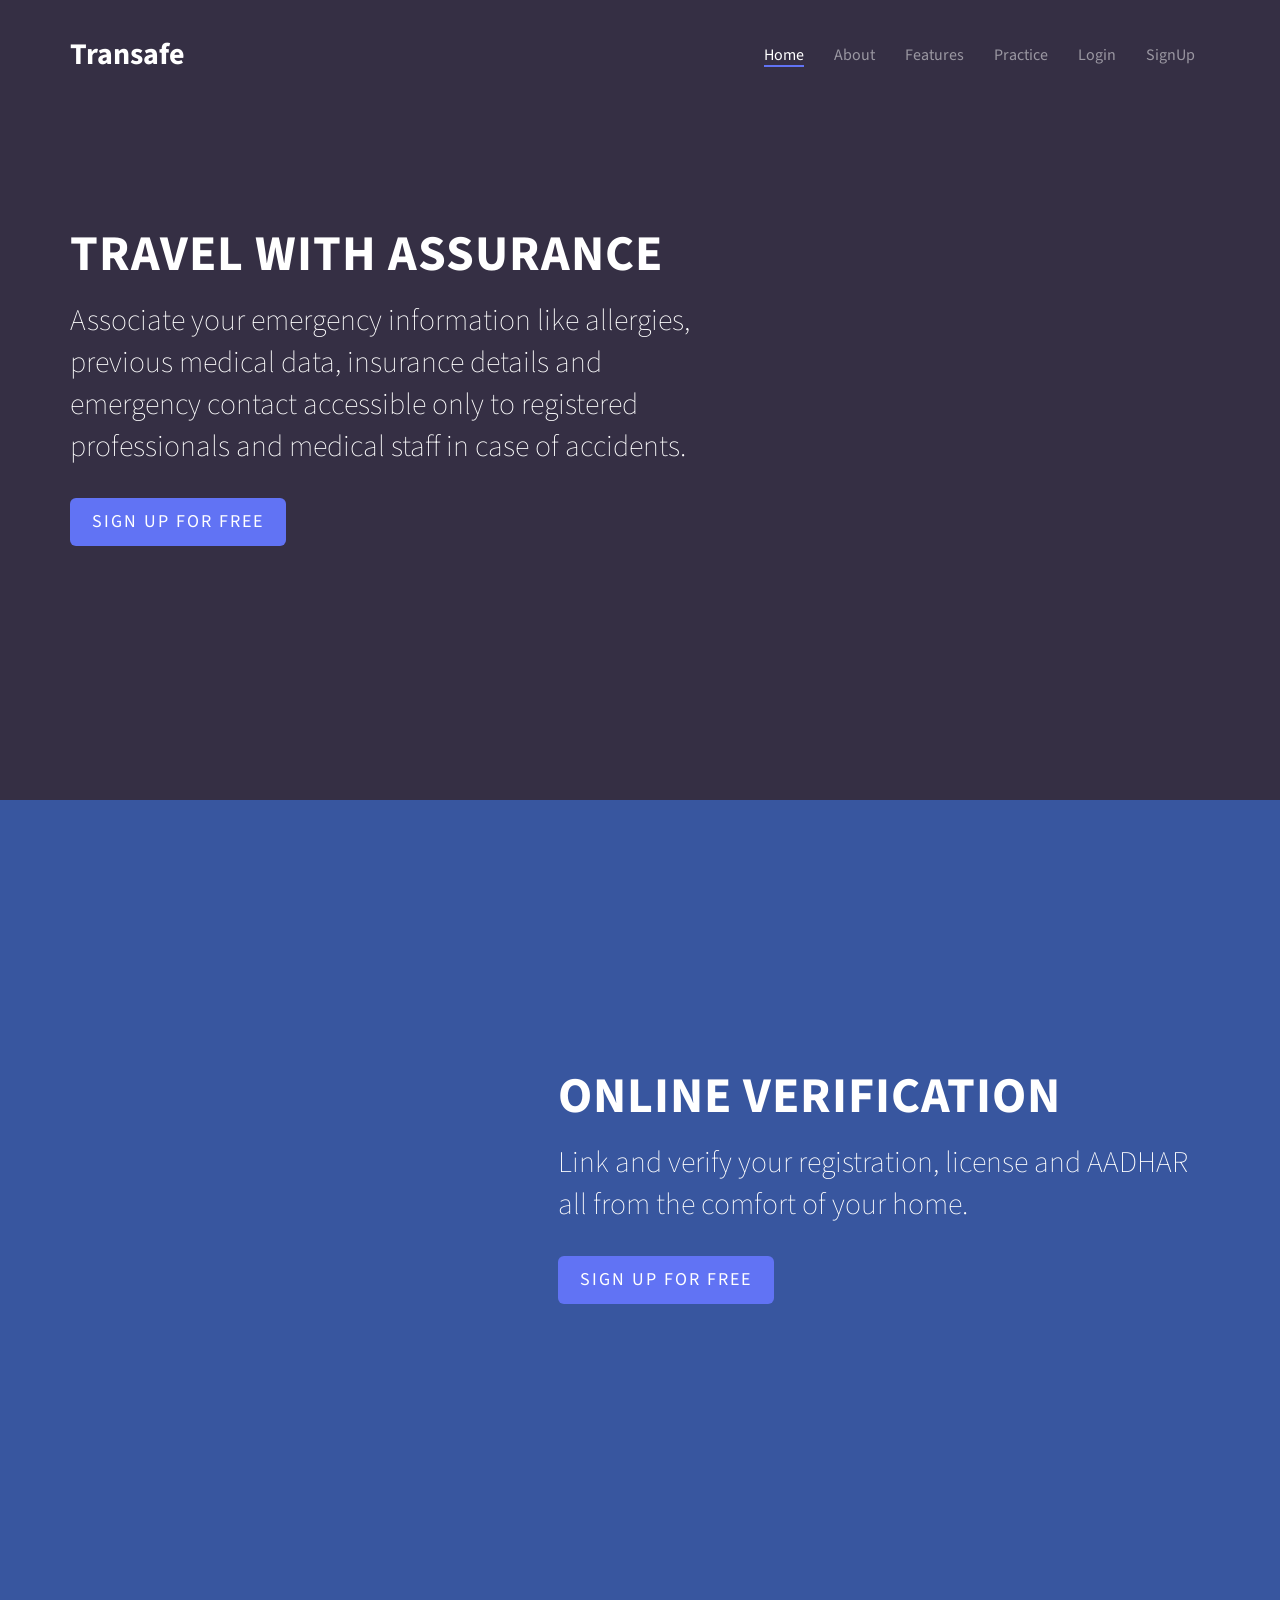
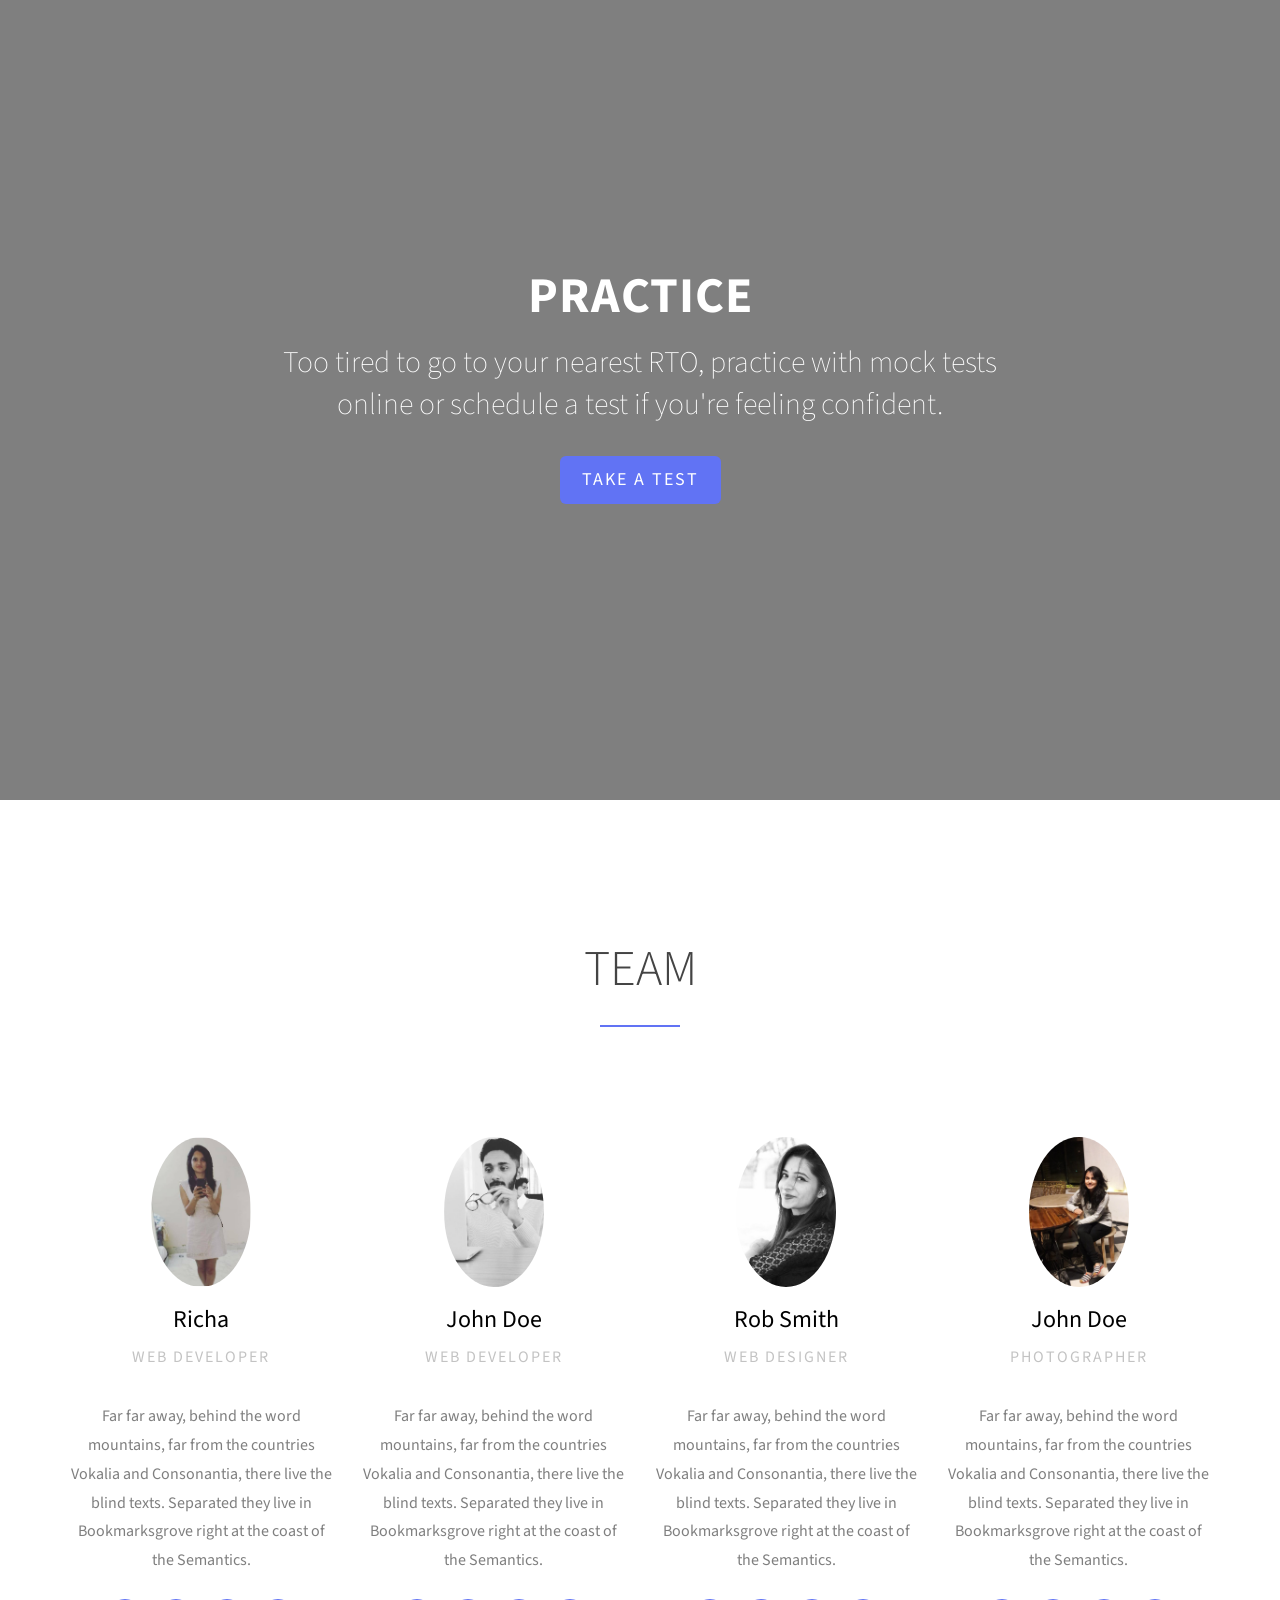
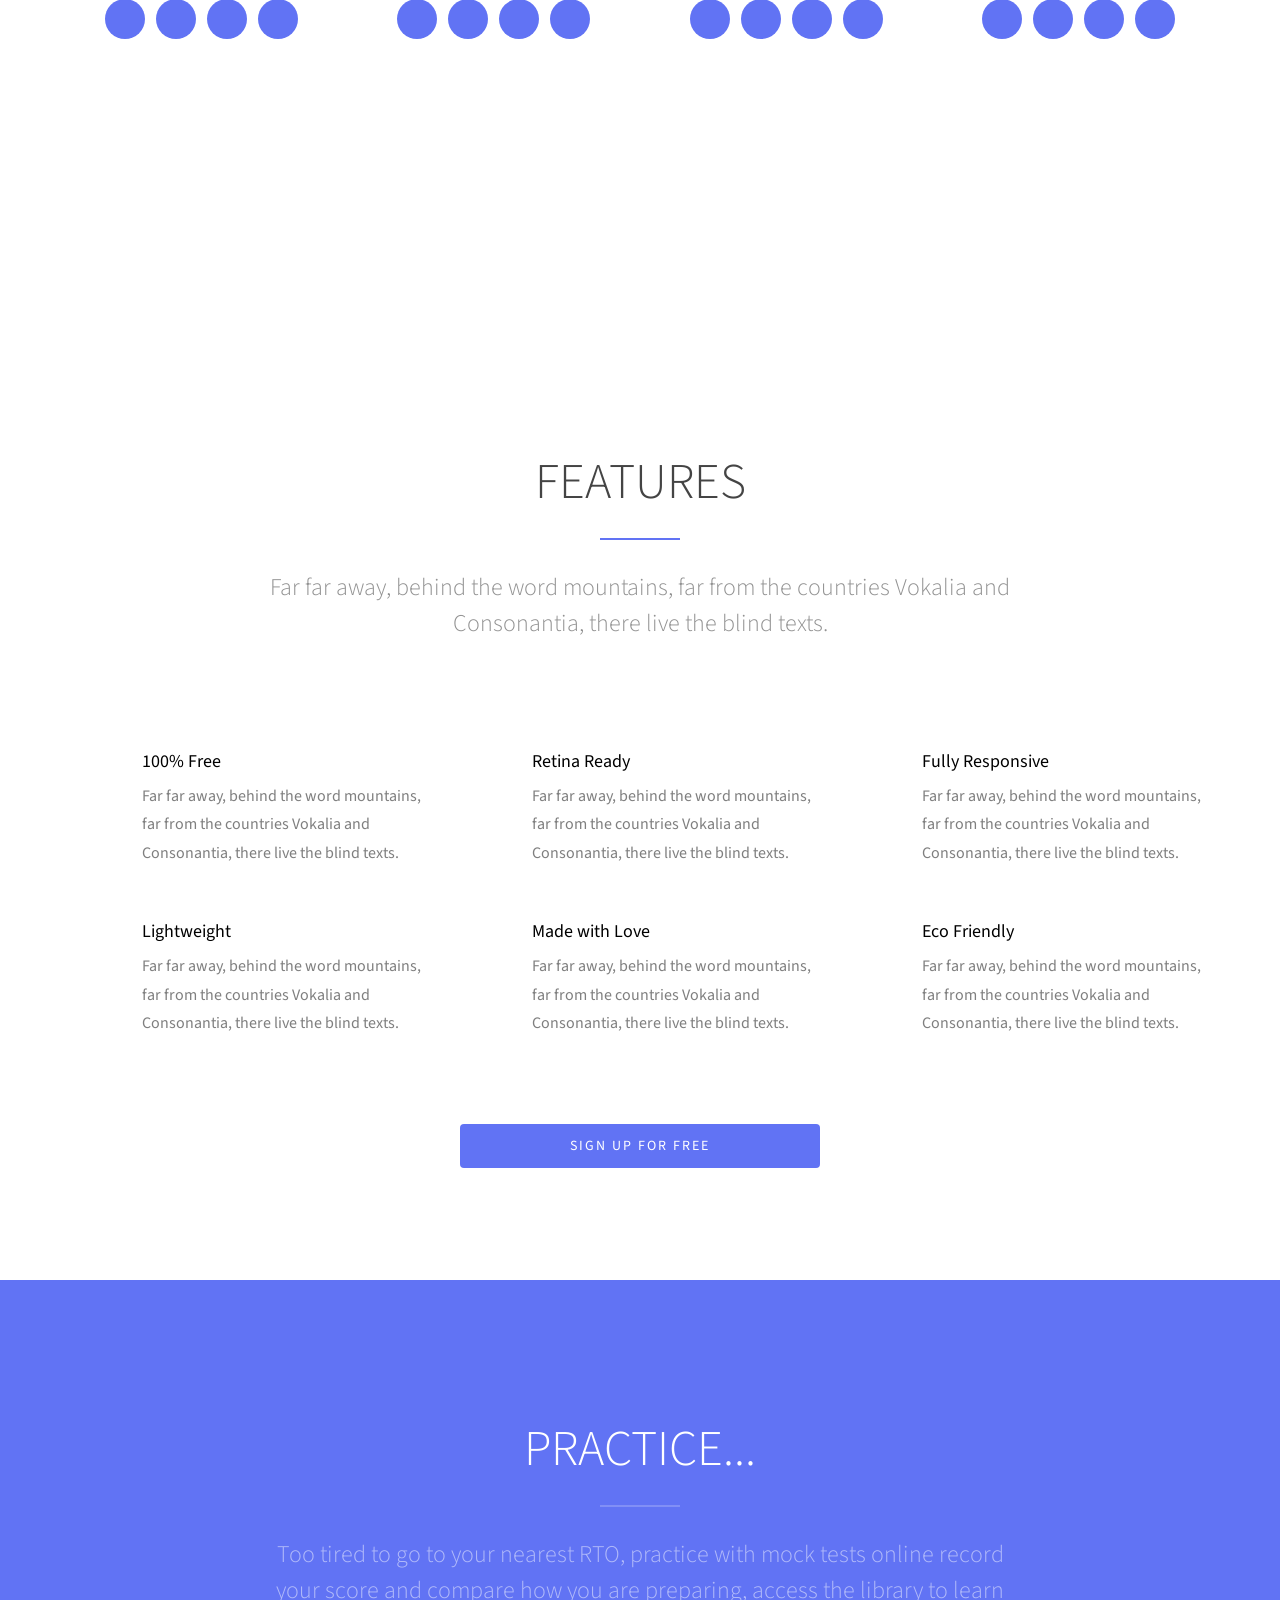
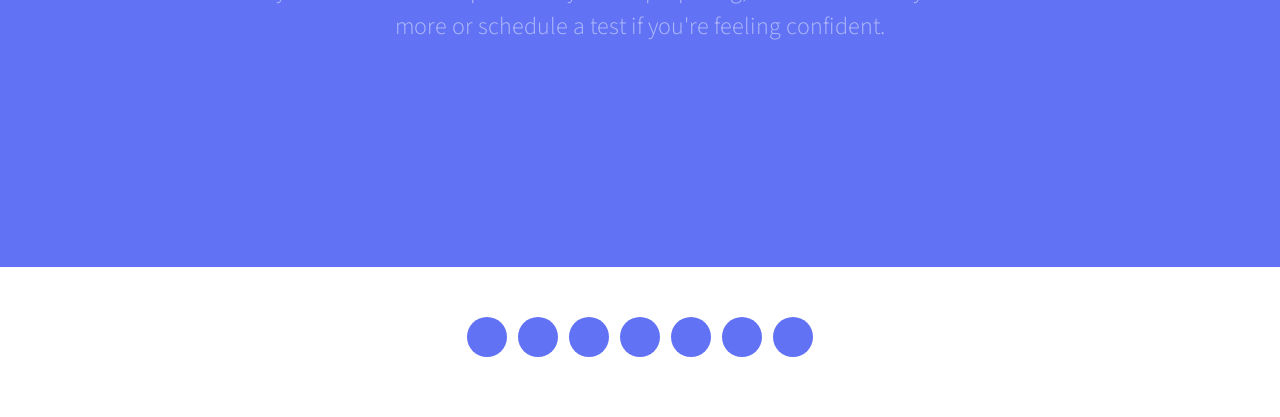
==== commit f89a6826: "new homepage css" ====
--- a/index.html
+++ b/index.html
@@ -246,24 +246,7 @@
 
 <div id="fh5co-about-us" data-section="about">
     <div class="container">
-        <div class="row row-bottom-padded-lg" id="about-us">
-            <div class="col-md-12 section-heading text-center">
-                <h2 class="to-animate">About Us</h2>
-                <div class="row">
-                    <div class="col-md-8 col-md-offset-2 to-animate">
-                        <h3>We're a team of four final year college students who have an eye for making your daily travel safe and easy.</h3>
-                    </div>
-                </div>
-            </div>
-            <div class="col-md-8 to-animate">
-                <img src="images/img_1.jpg" class="img-responsive img-rounded">
-            </div>
-            <div class="col-md-4 to-animate">
-                <h2>How we got started</h2>
-                <p>Yahan pe kuch likhne ke liye do.</p>
-                <p>homepage bharna he basically</p>
-            </div>
-        </div>
+
         <div class="row" id="team">
             <div class="col-md-12 section-heading text-center to-animate">
                 <h2>Team</h2>
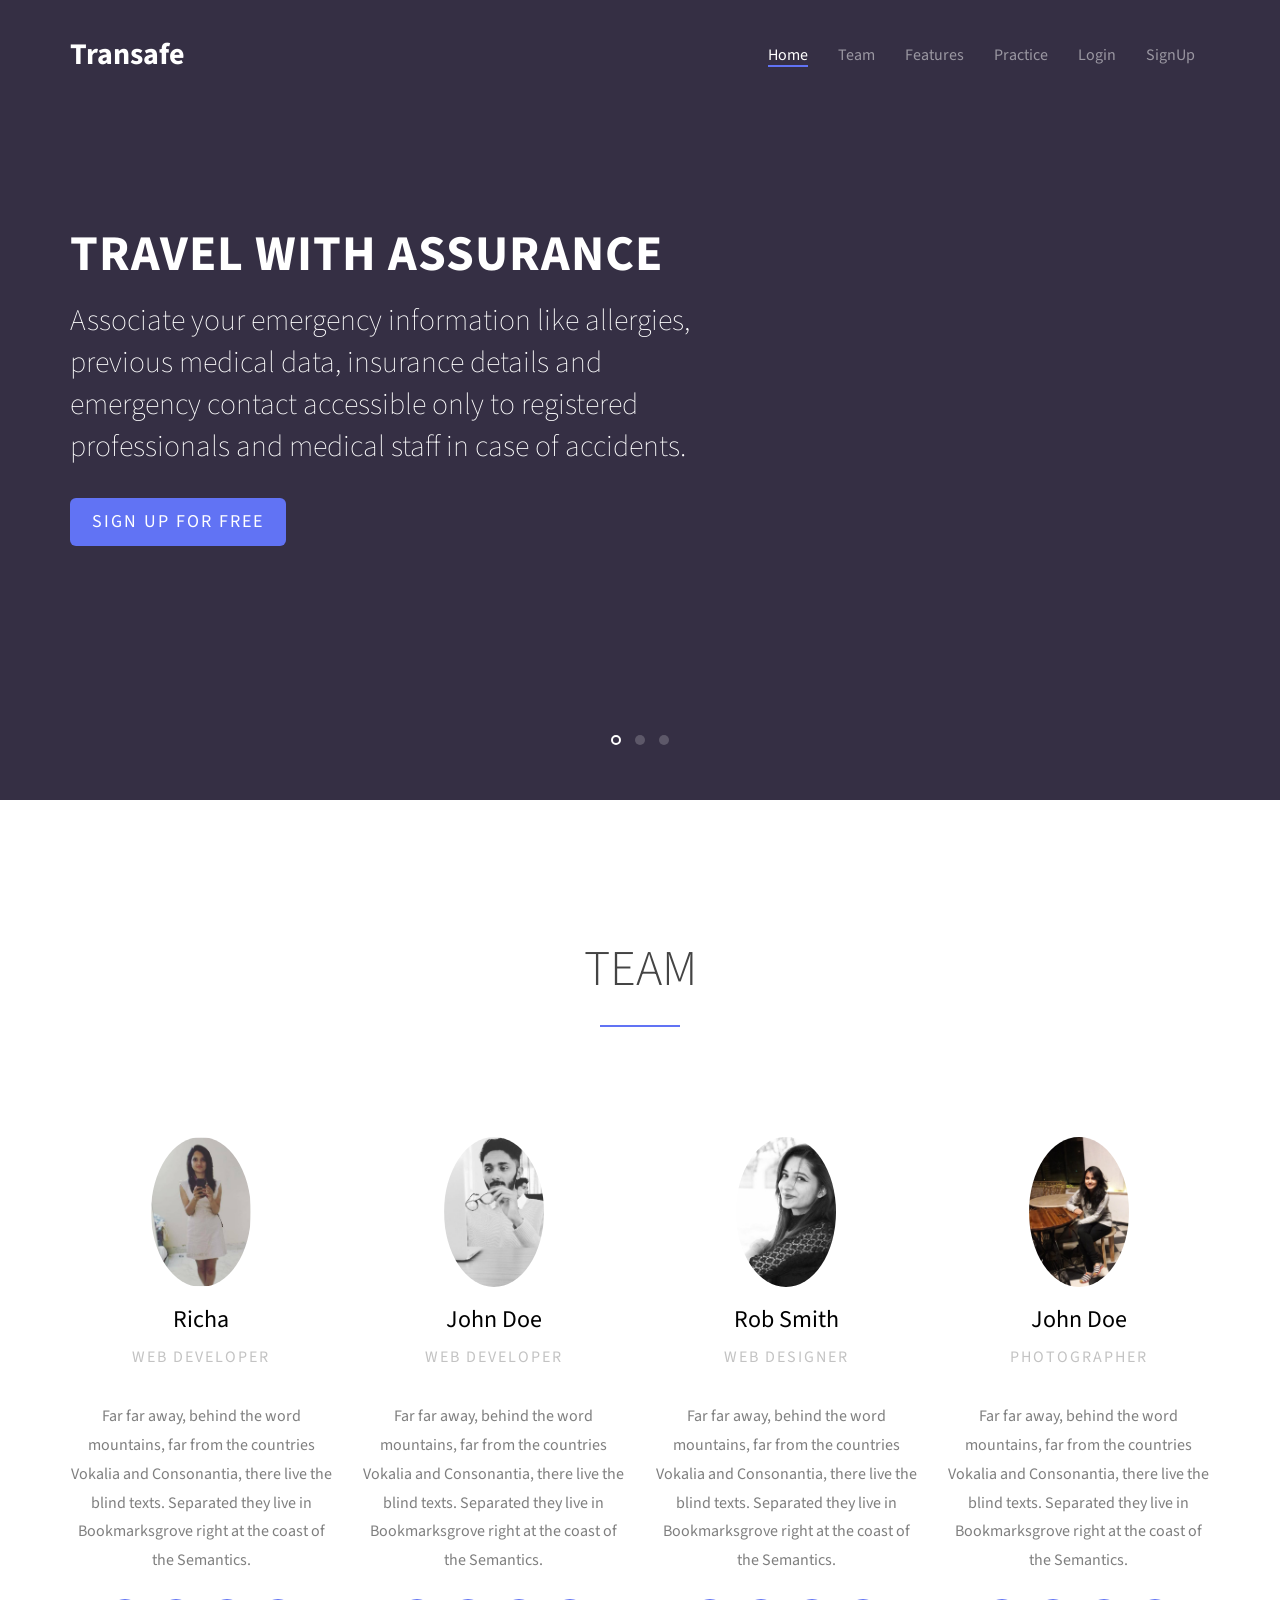
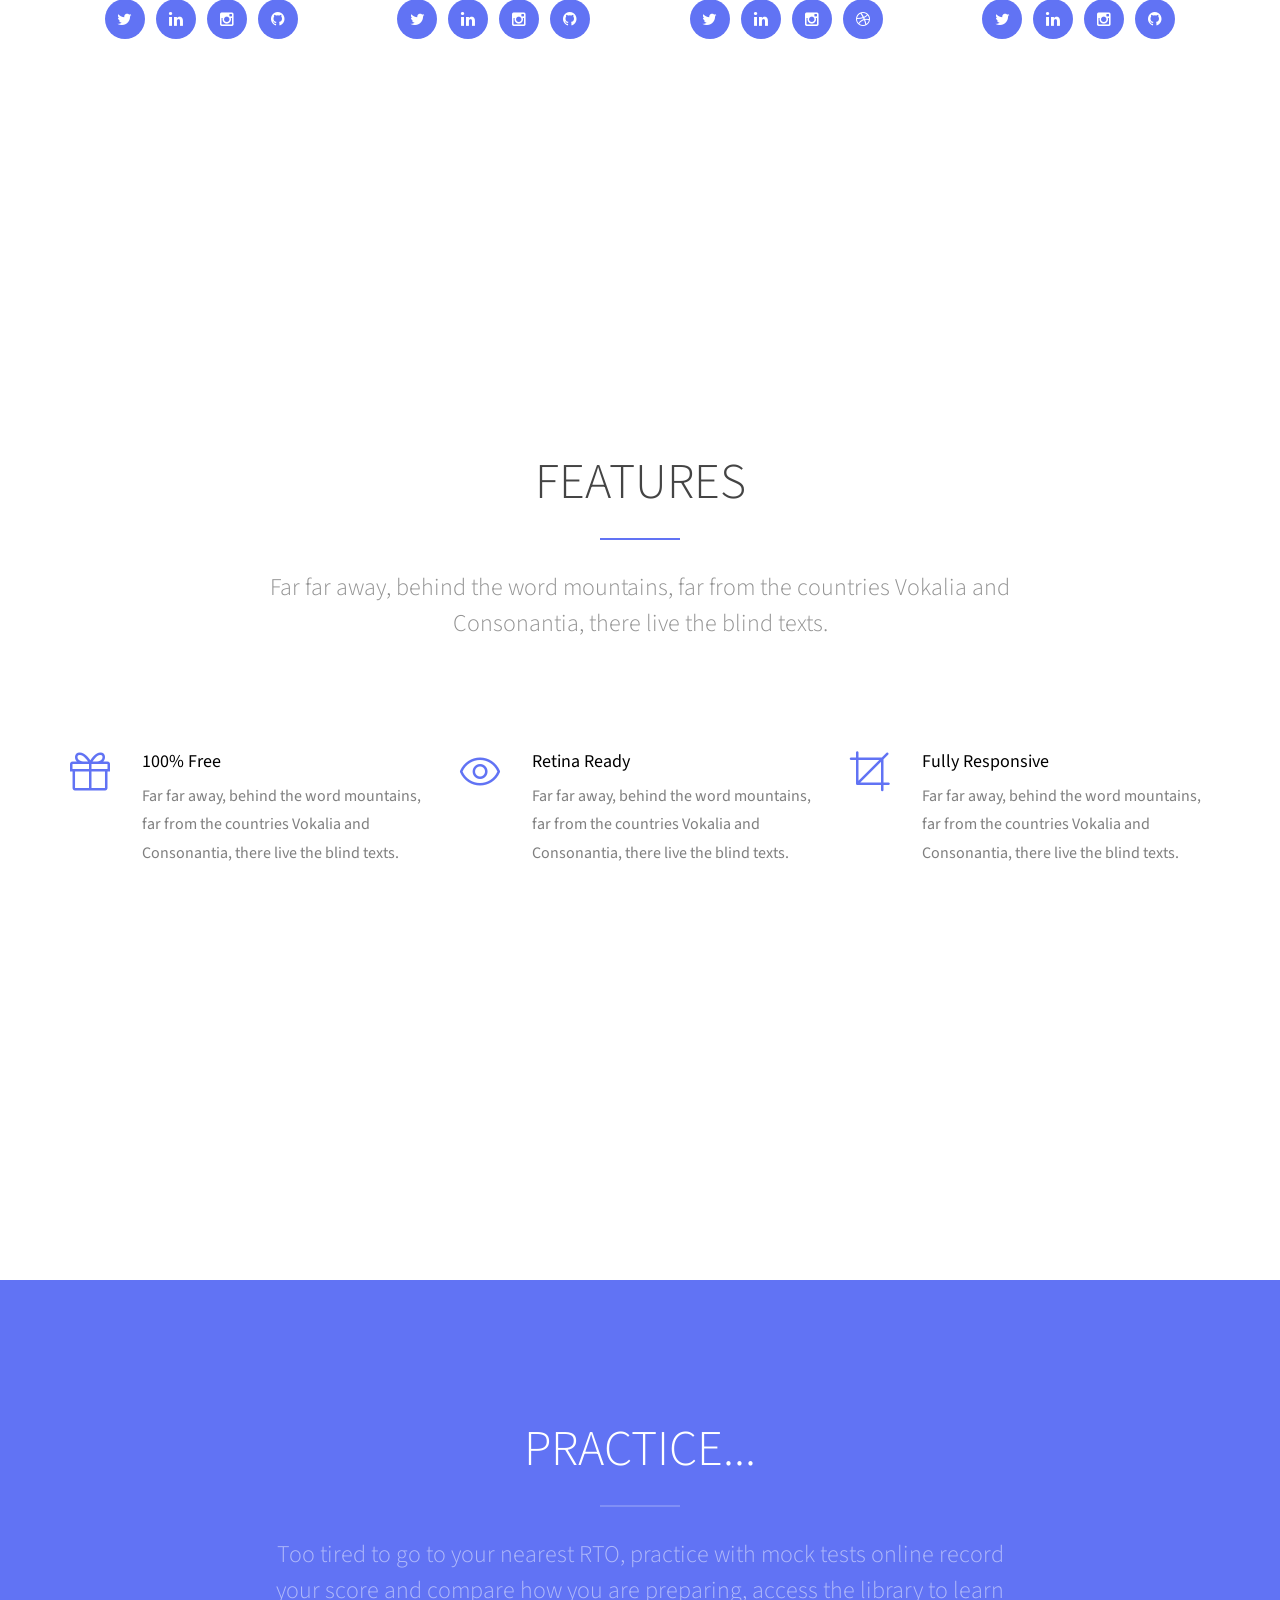
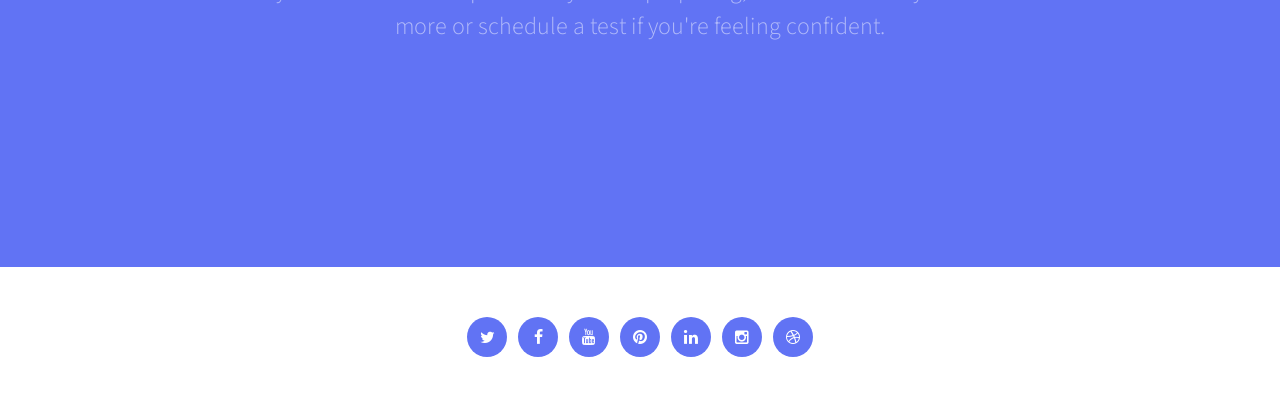
==== commit 3176df21: "files add" ====
--- a/index.html
+++ b/index.html
@@ -175,7 +175,7 @@
             <div id="navbar" class="navbar-collapse collapse">
                 <ul class="nav navbar-nav navbar-right">
                     <li class="active"><a href="#" data-nav-section="home"><span>Home</span></a></li>
-                    <li><a href="#" data-nav-section="about"><span>About</span></a></li>
+                    <li><a href="#" data-nav-section="about"><span>Team</span></a></li>
                     <li><a href="#" data-nav-section="features"><span>Features</span></a></li>
                     <li><a href="#" data-nav-section="practice"><span>Practice</span></a></li>
                     <li><a href="login/login.php" data-nav-section="login"><span>Login</span></a></li>
--- a/css/icomoon.css
+++ b/css/icomoon.css
@@ -0,0 +1,2438 @@
+@font-face {
+	font-family: 'icomoon';
+	src:url('../fonts/icomoon/icomoon.eot?qtatmt');
+	src:url('../fonts/icomoon/icomoon.eot?qtatmt#iefix') format('embedded-opentype'),
+		url('../fonts/icomoon/icomoon.ttf?qtatmt') format('truetype'),
+		url('../fonts/icomoon/icomoon.woff?qtatmt') format('woff'),
+		url('../fonts/icomoon/icomoon.svg?qtatmt#icomoon') format('svg');
+	font-weight: normal;
+	font-style: normal;
+}
+
+[class^="icon-"], [class*=" icon-"] {
+	font-family: 'icomoon';
+	speak: none;
+	font-style: normal;
+	font-weight: normal;
+	font-variant: normal;
+	text-transform: none;
+	line-height: 1;
+
+	/* Better Font Rendering =========== */
+	-webkit-font-smoothing: antialiased;
+	-moz-osx-font-smoothing: grayscale;
+}
+
+.icon-glass:before {
+	content: "\f000";
+}
+.icon-music:before {
+	content: "\f001";
+}
+.icon-search2:before {
+	content: "\f002";
+}
+.icon-envelope-o:before {
+	content: "\f003";
+}
+.icon-heart:before {
+	content: "\f004";
+}
+.icon-star:before {
+	content: "\f005";
+}
+.icon-star-o:before {
+	content: "\f006";
+}
+.icon-user:before {
+	content: "\f007";
+}
+.icon-film:before {
+	content: "\f008";
+}
+.icon-th-large:before {
+	content: "\f009";
+}
+.icon-th:before {
+	content: "\f00a";
+}
+.icon-th-list:before {
+	content: "\f00b";
+}
+.icon-check:before {
+	content: "\f00c";
+}
+.icon-close:before {
+	content: "\f00d";
+}
+.icon-remove:before {
+	content: "\f00d";
+}
+.icon-times:before {
+	content: "\f00d";
+}
+.icon-search-plus:before {
+	content: "\f00e";
+}
+.icon-search-minus:before {
+	content: "\f010";
+}
+.icon-power-off:before {
+	content: "\f011";
+}
+.icon-signal:before {
+	content: "\f012";
+}
+.icon-cog:before {
+	content: "\f013";
+}
+.icon-gear:before {
+	content: "\f013";
+}
+.icon-trash-o:before {
+	content: "\f014";
+}
+.icon-home:before {
+	content: "\f015";
+}
+.icon-file-o:before {
+	content: "\f016";
+}
+.icon-clock-o:before {
+	content: "\f017";
+}
+.icon-road:before {
+	content: "\f018";
+}
+.icon-download:before {
+	content: "\f019";
+}
+.icon-arrow-circle-o-down:before {
+	content: "\f01a";
+}
+.icon-arrow-circle-o-up:before {
+	content: "\f01b";
+}
+.icon-inbox:before {
+	content: "\f01c";
+}
+.icon-play-circle-o:before {
+	content: "\f01d";
+}
+.icon-repeat2:before {
+	content: "\f01e";
+}
+.icon-rotate-right:before {
+	content: "\f01e";
+}
+.icon-refresh:before {
+	content: "\f021";
+}
+.icon-list-alt:before {
+	content: "\f022";
+}
+.icon-lock:before {
+	content: "\f023";
+}
+.icon-flag:before {
+	content: "\f024";
+}
+.icon-headphones:before {
+	content: "\f025";
+}
+.icon-volume-off:before {
+	content: "\f026";
+}
+.icon-volume-down:before {
+	content: "\f027";
+}
+.icon-volume-up:before {
+	content: "\f028";
+}
+.icon-qrcode:before {
+	content: "\f029";
+}
+.icon-barcode:before {
+	content: "\f02a";
+}
+.icon-tag:before {
+	content: "\f02b";
+}
+.icon-tags:before {
+	content: "\f02c";
+}
+.icon-book:before {
+	content: "\f02d";
+}
+.icon-bookmark:before {
+	content: "\f02e";
+}
+.icon-print:before {
+	content: "\f02f";
+}
+.icon-camera:before {
+	content: "\f030";
+}
+.icon-font:before {
+	content: "\f031";
+}
+.icon-bold:before {
+	content: "\f032";
+}
+.icon-italic:before {
+	content: "\f033";
+}
+.icon-text-height:before {
+	content: "\f034";
+}
+.icon-text-width:before {
+	content: "\f035";
+}
+.icon-align-left:before {
+	content: "\f036";
+}
+.icon-align-center2:before {
+	content: "\f037";
+}
+.icon-align-right:before {
+	content: "\f038";
+}
+.icon-align-justify2:before {
+	content: "\f039";
+}
+.icon-list:before {
+	content: "\f03a";
+}
+.icon-dedent:before {
+	content: "\f03b";
+}
+.icon-outdent:before {
+	content: "\f03b";
+}
+.icon-indent:before {
+	content: "\f03c";
+}
+.icon-video-camera:before {
+	content: "\f03d";
+}
+.icon-image:before {
+	content: "\f03e";
+}
+.icon-photo:before {
+	content: "\f03e";
+}
+.icon-picture-o:before {
+	content: "\f03e";
+}
+.icon-pencil:before {
+	content: "\f040";
+}
+.icon-map-marker:before {
+	content: "\f041";
+}
+.icon-adjust:before {
+	content: "\f042";
+}
+.icon-tint:before {
+	content: "\f043";
+}
+.icon-edit:before {
+	content: "\f044";
+}
+.icon-pencil-square-o:before {
+	content: "\f044";
+}
+.icon-share-square-o:before {
+	content: "\f045";
+}
+.icon-check-square-o:before {
+	content: "\f046";
+}
+.icon-arrows:before {
+	content: "\f047";
+}
+.icon-step-backward:before {
+	content: "\f048";
+}
+.icon-fast-backward:before {
+	content: "\f049";
+}
+.icon-backward:before {
+	content: "\f04a";
+}
+.icon-play2:before {
+	content: "\f04b";
+}
+.icon-pause2:before {
+	content: "\f04c";
+}
+.icon-stop2:before {
+	content: "\f04d";
+}
+.icon-forward:before {
+	content: "\f04e";
+}
+.icon-fast-forward2:before {
+	content: "\f050";
+}
+.icon-step-forward:before {
+	content: "\f051";
+}
+.icon-eject:before {
+	content: "\f052";
+}
+.icon-chevron-left:before {
+	content: "\f053";
+}
+.icon-chevron-right:before {
+	content: "\f054";
+}
+.icon-plus-circle:before {
+	content: "\f055";
+}
+.icon-minus-circle:before {
+	content: "\f056";
+}
+.icon-times-circle:before {
+	content: "\f057";
+}
+.icon-check-circle:before {
+	content: "\f058";
+}
+.icon-question-circle:before {
+	content: "\f059";
+}
+.icon-info-circle:before {
+	content: "\f05a";
+}
+.icon-crosshairs:before {
+	content: "\f05b";
+}
+.icon-times-circle-o:before {
+	content: "\f05c";
+}
+.icon-check-circle-o:before {
+	content: "\f05d";
+}
+.icon-ban2:before {
+	content: "\f05e";
+}
+.icon-arrow-left:before {
+	content: "\f060";
+}
+.icon-arrow-right:before {
+	content: "\f061";
+}
+.icon-arrow-up:before {
+	content: "\f062";
+}
+.icon-arrow-down:before {
+	content: "\f063";
+}
+.icon-mail-forward:before {
+	content: "\f064";
+}
+.icon-share:before {
+	content: "\f064";
+}
+.icon-expand2:before {
+	content: "\f065";
+}
+.icon-compress:before {
+	content: "\f066";
+}
+.icon-plus:before {
+	content: "\f067";
+}
+.icon-minus:before {
+	content: "\f068";
+}
+.icon-asterisk:before {
+	content: "\f069";
+}
+.icon-exclamation-circle:before {
+	content: "\f06a";
+}
+.icon-gift:before {
+	content: "\f06b";
+}
+.icon-leaf:before {
+	content: "\f06c";
+}
+.icon-fire:before {
+	content: "\f06d";
+}
+.icon-eye:before {
+	content: "\f06e";
+}
+.icon-eye-slash:before {
+	content: "\f070";
+}
+.icon-exclamation-triangle:before {
+	content: "\f071";
+}
+.icon-warning:before {
+	content: "\f071";
+}
+.icon-plane:before {
+	content: "\f072";
+}
+.icon-calendar:before {
+	content: "\f073";
+}
+.icon-random:before {
+	content: "\f074";
+}
+.icon-comment:before {
+	content: "\f075";
+}
+.icon-magnet:before {
+	content: "\f076";
+}
+.icon-chevron-up:before {
+	content: "\f077";
+}
+.icon-chevron-down:before {
+	content: "\f078";
+}
+.icon-retweet:before {
+	content: "\f079";
+}
+.icon-shopping-cart:before {
+	content: "\f07a";
+}
+.icon-folder:before {
+	content: "\f07b";
+}
+.icon-folder-open:before {
+	content: "\f07c";
+}
+.icon-arrows-v:before {
+	content: "\f07d";
+}
+.icon-arrows-h:before {
+	content: "\f07e";
+}
+.icon-bar-chart:before {
+	content: "\f080";
+}
+.icon-bar-chart-o:before {
+	content: "\f080";
+}
+.icon-twitter-square:before {
+	content: "\f081";
+}
+.icon-facebook-square:before {
+	content: "\f082";
+}
+.icon-camera-retro:before {
+	content: "\f083";
+}
+.icon-key:before {
+	content: "\f084";
+}
+.icon-cogs:before {
+	content: "\f085";
+}
+.icon-gears:before {
+	content: "\f085";
+}
+.icon-comments:before {
+	content: "\f086";
+}
+.icon-thumbs-o-up:before {
+	content: "\f087";
+}
+.icon-thumbs-o-down:before {
+	content: "\f088";
+}
+.icon-star-half:before {
+	content: "\f089";
+}
+.icon-heart-o:before {
+	content: "\f08a";
+}
+.icon-sign-out:before {
+	content: "\f08b";
+}
+.icon-linkedin-square:before {
+	content: "\f08c";
+}
+.icon-thumb-tack:before {
+	content: "\f08d";
+}
+.icon-external-link:before {
+	content: "\f08e";
+}
+.icon-sign-in:before {
+	content: "\f090";
+}
+.icon-trophy:before {
+	content: "\f091";
+}
+.icon-github-square:before {
+	content: "\f092";
+}
+.icon-upload:before {
+	content: "\f093";
+}
+.icon-lemon-o:before {
+	content: "\f094";
+}
+.icon-phone:before {
+	content: "\f095";
+}
+.icon-square-o:before {
+	content: "\f096";
+}
+.icon-bookmark-o:before {
+	content: "\f097";
+}
+.icon-phone-square:before {
+	content: "\f098";
+}
+.icon-twitter:before {
+	content: "\f099";
+}
+.icon-facebook:before {
+	content: "\f09a";
+}
+.icon-facebook-f:before {
+	content: "\f09a";
+}
+.icon-github:before {
+	content: "\f09b";
+}
+.icon-unlock2:before {
+	content: "\f09c";
+}
+.icon-credit-card:before {
+	content: "\f09d";
+}
+.icon-feed:before {
+	content: "\f09e";
+}
+.icon-rss:before {
+	content: "\f09e";
+}
+.icon-hdd-o:before {
+	content: "\f0a0";
+}
+.icon-bullhorn:before {
+	content: "\f0a1";
+}
+.icon-bell-o:before {
+	content: "\f0a2";
+}
+.icon-certificate:before {
+	content: "\f0a3";
+}
+.icon-hand-o-right:before {
+	content: "\f0a4";
+}
+.icon-hand-o-left:before {
+	content: "\f0a5";
+}
+.icon-hand-o-up:before {
+	content: "\f0a6";
+}
+.icon-hand-o-down:before {
+	content: "\f0a7";
+}
+.icon-arrow-circle-left:before {
+	content: "\f0a8";
+}
+.icon-arrow-circle-right:before {
+	content: "\f0a9";
+}
+.icon-arrow-circle-up:before {
+	content: "\f0aa";
+}
+.icon-arrow-circle-down:before {
+	content: "\f0ab";
+}
+.icon-globe:before {
+	content: "\f0ac";
+}
+.icon-wrench:before {
+	content: "\f0ad";
+}
+.icon-tasks:before {
+	content: "\f0ae";
+}
+.icon-filter:before {
+	content: "\f0b0";
+}
+.icon-briefcase:before {
+	content: "\f0b1";
+}
+.icon-arrows-alt:before {
+	content: "\f0b2";
+}
+.icon-group:before {
+	content: "\f0c0";
+}
+.icon-users:before {
+	content: "\f0c0";
+}
+.icon-chain:before {
+	content: "\f0c1";
+}
+.icon-link:before {
+	content: "\f0c1";
+}
+.icon-cloud:before {
+	content: "\f0c2";
+}
+.icon-flask:before {
+	content: "\f0c3";
+}
+.icon-cut:before {
+	content: "\f0c4";
+}
+.icon-scissors:before {
+	content: "\f0c4";
+}
+.icon-copy:before {
+	content: "\f0c5";
+}
+.icon-files-o:before {
+	content: "\f0c5";
+}
+.icon-paperclip:before {
+	content: "\f0c6";
+}
+.icon-floppy-o:before {
+	content: "\f0c7";
+}
+.icon-save:before {
+	content: "\f0c7";
+}
+.icon-square:before {
+	content: "\f0c8";
+}
+.icon-bars:before {
+	content: "\f0c9";
+}
+.icon-navicon:before {
+	content: "\f0c9";
+}
+.icon-reorder:before {
+	content: "\f0c9";
+}
+.icon-list-ul:before {
+	content: "\f0ca";
+}
+.icon-list-ol:before {
+	content: "\f0cb";
+}
+.icon-strikethrough:before {
+	content: "\f0cc";
+}
+.icon-underline:before {
+	content: "\f0cd";
+}
+.icon-table:before {
+	content: "\f0ce";
+}
+.icon-magic:before {
+	content: "\f0d0";
+}
+.icon-truck:before {
+	content: "\f0d1";
+}
+.icon-pinterest:before {
+	content: "\f0d2";
+}
+.icon-pinterest-square:before {
+	content: "\f0d3";
+}
+.icon-google-plus-square:before {
+	content: "\f0d4";
+}
+.icon-google-plus:before {
+	content: "\f0d5";
+}
+.icon-money:before {
+	content: "\f0d6";
+}
+.icon-caret-down:before {
+	content: "\f0d7";
+}
+.icon-caret-up:before {
+	content: "\f0d8";
+}
+.icon-caret-left:before {
+	content: "\f0d9";
+}
+.icon-caret-right:before {
+	content: "\f0da";
+}
+.icon-columns2:before {
+	content: "\f0db";
+}
+.icon-sort:before {
+	content: "\f0dc";
+}
+.icon-unsorted:before {
+	content: "\f0dc";
+}
+.icon-sort-desc:before {
+	content: "\f0dd";
+}
+.icon-sort-down:before {
+	content: "\f0dd";
+}
+.icon-sort-asc:before {
+	content: "\f0de";
+}
+.icon-sort-up:before {
+	content: "\f0de";
+}
+.icon-envelope:before {
+	content: "\f0e0";
+}
+.icon-linkedin:before {
+	content: "\f0e1";
+}
+.icon-rotate-left:before {
+	content: "\f0e2";
+}
+.icon-undo:before {
+	content: "\f0e2";
+}
+.icon-gavel:before {
+	content: "\f0e3";
+}
+.icon-legal:before {
+	content: "\f0e3";
+}
+.icon-dashboard:before {
+	content: "\f0e4";
+}
+.icon-tachometer:before {
+	content: "\f0e4";
+}
+.icon-comment-o:before {
+	content: "\f0e5";
+}
+.icon-comments-o:before {
+	content: "\f0e6";
+}
+.icon-bolt:before {
+	content: "\f0e7";
+}
+.icon-flash:before {
+	content: "\f0e7";
+}
+.icon-sitemap:before {
+	content: "\f0e8";
+}
+.icon-umbrella2:before {
+	content: "\f0e9";
+}
+.icon-clipboard:before {
+	content: "\f0ea";
+}
+.icon-paste:before {
+	content: "\f0ea";
+}
+.icon-lightbulb-o:before {
+	content: "\f0eb";
+}
+.icon-exchange:before {
+	content: "\f0ec";
+}
+.icon-cloud-download2:before {
+	content: "\f0ed";
+}
+.icon-cloud-upload2:before {
+	content: "\f0ee";
+}
+.icon-user-md:before {
+	content: "\f0f0";
+}
+.icon-stethoscope:before {
+	content: "\f0f1";
+}
+.icon-suitcase:before {
+	content: "\f0f2";
+}
+.icon-bell:before {
+	content: "\f0f3";
+}
+.icon-coffee:before {
+	content: "\f0f4";
+}
+.icon-cutlery:before {
+	content: "\f0f5";
+}
+.icon-file-text-o:before {
+	content: "\f0f6";
+}
+.icon-building-o:before {
+	content: "\f0f7";
+}
+.icon-hospital-o:before {
+	content: "\f0f8";
+}
+.icon-ambulance:before {
+	content: "\f0f9";
+}
+.icon-medkit:before {
+	content: "\f0fa";
+}
+.icon-fighter-jet:before {
+	content: "\f0fb";
+}
+.icon-beer:before {
+	content: "\f0fc";
+}
+.icon-h-square:before {
+	content: "\f0fd";
+}
+.icon-plus-square:before {
+	content: "\f0fe";
+}
+.icon-angle-double-left:before {
+	content: "\f100";
+}
+.icon-angle-double-right:before {
+	content: "\f101";
+}
+.icon-angle-double-up:before {
+	content: "\f102";
+}
+.icon-angle-double-down:before {
+	content: "\f103";
+}
+.icon-angle-left:before {
+	content: "\f104";
+}
+.icon-angle-right:before {
+	content: "\f105";
+}
+.icon-angle-up:before {
+	content: "\f106";
+}
+.icon-angle-down:before {
+	content: "\f107";
+}
+.icon-desktop:before {
+	content: "\f108";
+}
+.icon-laptop:before {
+	content: "\f109";
+}
+.icon-tablet:before {
+	content: "\f10a";
+}
+.icon-mobile:before {
+	content: "\f10b";
+}
+.icon-mobile-phone:before {
+	content: "\f10b";
+}
+.icon-circle-o:before {
+	content: "\f10c";
+}
+.icon-quote-left:before {
+	content: "\f10d";
+}
+.icon-quote-right:before {
+	content: "\f10e";
+}
+.icon-spinner:before {
+	content: "\f110";
+}
+.icon-circle:before {
+	content: "\f111";
+}
+.icon-mail-reply:before {
+	content: "\f112";
+}
+.icon-reply:before {
+	content: "\f112";
+}
+.icon-github-alt:before {
+	content: "\f113";
+}
+.icon-folder-o:before {
+	content: "\f114";
+}
+.icon-folder-open-o:before {
+	content: "\f115";
+}
+.icon-smile-o:before {
+	content: "\f118";
+}
+.icon-frown-o:before {
+	content: "\f119";
+}
+.icon-meh-o:before {
+	content: "\f11a";
+}
+.icon-gamepad:before {
+	content: "\f11b";
+}
+.icon-keyboard-o:before {
+	content: "\f11c";
+}
+.icon-flag-o:before {
+	content: "\f11d";
+}
+.icon-flag-checkered:before {
+	content: "\f11e";
+}
+.icon-terminal:before {
+	content: "\f120";
+}
+.icon-code:before {
+	content: "\f121";
+}
+.icon-mail-reply-all:before {
+	content: "\f122";
+}
+.icon-reply-all:before {
+	content: "\f122";
+}
+.icon-star-half-empty:before {
+	content: "\f123";
+}
+.icon-star-half-full:before {
+	content: "\f123";
+}
+.icon-star-half-o:before {
+	content: "\f123";
+}
+.icon-location-arrow:before {
+	content: "\f124";
+}
+.icon-crop:before {
+	content: "\f125";
+}
+.icon-code-fork:before {
+	content: "\f126";
+}
+.icon-chain-broken:before {
+	content: "\f127";
+}
+.icon-unlink:before {
+	content: "\f127";
+}
+.icon-question:before {
+	content: "\f128";
+}
+.icon-info:before {
+	content: "\f129";
+}
+.icon-exclamation:before {
+	content: "\f12a";
+}
+.icon-superscript:before {
+	content: "\f12b";
+}
+.icon-subscript:before {
+	content: "\f12c";
+}
+.icon-eraser:before {
+	content: "\f12d";
+}
+.icon-puzzle-piece:before {
+	content: "\f12e";
+}
+.icon-microphone2:before {
+	content: "\f130";
+}
+.icon-microphone-slash:before {
+	content: "\f131";
+}
+.icon-shield:before {
+	content: "\f132";
+}
+.icon-calendar-o:before {
+	content: "\f133";
+}
+.icon-fire-extinguisher:before {
+	content: "\f134";
+}
+.icon-rocket:before {
+	content: "\f135";
+}
+.icon-maxcdn:before {
+	content: "\f136";
+}
+.icon-chevron-circle-left:before {
+	content: "\f137";
+}
+.icon-chevron-circle-right:before {
+	content: "\f138";
+}
+.icon-chevron-circle-up:before {
+	content: "\f139";
+}
+.icon-chevron-circle-down:before {
+	content: "\f13a";
+}
+.icon-html5:before {
+	content: "\f13b";
+}
+.icon-css3:before {
+	content: "\f13c";
+}
+.icon-anchor2:before {
+	content: "\f13d";
+}
+.icon-unlock-alt:before {
+	content: "\f13e";
+}
+.icon-bullseye:before {
+	content: "\f140";
+}
+.icon-ellipsis-h:before {
+	content: "\f141";
+}
+.icon-ellipsis-v:before {
+	content: "\f142";
+}
+.icon-rss-square:before {
+	content: "\f143";
+}
+.icon-play-circle:before {
+	content: "\f144";
+}
+.icon-ticket:before {
+	content: "\f145";
+}
+.icon-minus-square:before {
+	content: "\f146";
+}
+.icon-minus-square-o:before {
+	content: "\f147";
+}
+.icon-level-up:before {
+	content: "\f148";
+}
+.icon-level-down:before {
+	content: "\f149";
+}
+.icon-check-square:before {
+	content: "\f14a";
+}
+.icon-pencil-square:before {
+	content: "\f14b";
+}
+.icon-external-link-square:before {
+	content: "\f14c";
+}
+.icon-share-square:before {
+	content: "\f14d";
+}
+.icon-compass:before {
+	content: "\f14e";
+}
+.icon-caret-square-o-down:before {
+	content: "\f150";
+}
+.icon-toggle-down:before {
+	content: "\f150";
+}
+.icon-caret-square-o-up:before {
+	content: "\f151";
+}
+.icon-toggle-up:before {
+	content: "\f151";
+}
+.icon-caret-square-o-right:before {
+	content: "\f152";
+}
+.icon-toggle-right:before {
+	content: "\f152";
+}
+.icon-eur:before {
+	content: "\f153";
+}
+.icon-euro:before {
+	content: "\f153";
+}
+.icon-gbp:before {
+	content: "\f154";
+}
+.icon-dollar:before {
+	content: "\f155";
+}
+.icon-usd:before {
+	content: "\f155";
+}
+.icon-inr:before {
+	content: "\f156";
+}
+.icon-rupee:before {
+	content: "\f156";
+}
+.icon-cny:before {
+	content: "\f157";
+}
+.icon-jpy:before {
+	content: "\f157";
+}
+.icon-rmb:before {
+	content: "\f157";
+}
+.icon-yen:before {
+	content: "\f157";
+}
+.icon-rouble:before {
+	content: "\f158";
+}
+.icon-rub:before {
+	content: "\f158";
+}
+.icon-ruble:before {
+	content: "\f158";
+}
+.icon-krw:before {
+	content: "\f159";
+}
+.icon-won:before {
+	content: "\f159";
+}
+.icon-bitcoin:before {
+	content: "\f15a";
+}
+.icon-btc:before {
+	content: "\f15a";
+}
+.icon-file2:before {
+	content: "\f15b";
+}
+.icon-file-text:before {
+	content: "\f15c";
+}
+.icon-sort-alpha-asc:before {
+	content: "\f15d";
+}
+.icon-sort-alpha-desc:before {
+	content: "\f15e";
+}
+.icon-sort-amount-asc:before {
+	content: "\f160";
+}
+.icon-sort-amount-desc:before {
+	content: "\f161";
+}
+.icon-sort-numeric-asc:before {
+	content: "\f162";
+}
+.icon-sort-numeric-desc:before {
+	content: "\f163";
+}
+.icon-thumbs-up:before {
+	content: "\f164";
+}
+.icon-thumbs-down:before {
+	content: "\f165";
+}
+.icon-youtube-square:before {
+	content: "\f166";
+}
+.icon-youtube:before {
+	content: "\f167";
+}
+.icon-xing:before {
+	content: "\f168";
+}
+.icon-xing-square:before {
+	content: "\f169";
+}
+.icon-youtube-play:before {
+	content: "\f16a";
+}
+.icon-dropbox:before {
+	content: "\f16b";
+}
+.icon-stack-overflow:before {
+	content: "\f16c";
+}
+.icon-instagram:before {
+	content: "\f16d";
+}
+.icon-flickr:before {
+	content: "\f16e";
+}
+.icon-adn:before {
+	content: "\f170";
+}
+.icon-bitbucket:before {
+	content: "\f171";
+}
+.icon-bitbucket-square:before {
+	content: "\f172";
+}
+.icon-tumblr:before {
+	content: "\f173";
+}
+.icon-tumblr-square:before {
+	content: "\f174";
+}
+.icon-long-arrow-down:before {
+	content: "\f175";
+}
+.icon-long-arrow-up:before {
+	content: "\f176";
+}
+.icon-long-arrow-left:before {
+	content: "\f177";
+}
+.icon-long-arrow-right:before {
+	content: "\f178";
+}
+.icon-apple:before {
+	content: "\f179";
+}
+.icon-windows:before {
+	content: "\f17a";
+}
+.icon-android:before {
+	content: "\f17b";
+}
+.icon-linux:before {
+	content: "\f17c";
+}
+.icon-dribbble:before {
+	content: "\f17d";
+}
+.icon-skype:before {
+	content: "\f17e";
+}
+.icon-foursquare:before {
+	content: "\f180";
+}
+.icon-trello:before {
+	content: "\f181";
+}
+.icon-female:before {
+	content: "\f182";
+}
+.icon-male:before {
+	content: "\f183";
+}
+.icon-gittip:before {
+	content: "\f184";
+}
+.icon-gratipay:before {
+	content: "\f184";
+}
+.icon-sun-o:before {
+	content: "\f185";
+}
+.icon-moon-o:before {
+	content: "\f186";
+}
+.icon-archive:before {
+	content: "\f187";
+}
+.icon-bug:before {
+	content: "\f188";
+}
+.icon-vk:before {
+	content: "\f189";
+}
+.icon-weibo:before {
+	content: "\f18a";
+}
+.icon-renren:before {
+	content: "\f18b";
+}
+.icon-pagelines:before {
+	content: "\f18c";
+}
+.icon-stack-exchange:before {
+	content: "\f18d";
+}
+.icon-arrow-circle-o-right:before {
+	content: "\f18e";
+}
+.icon-arrow-circle-o-left:before {
+	content: "\f190";
+}
+.icon-caret-square-o-left:before {
+	content: "\f191";
+}
+.icon-toggle-left:before {
+	content: "\f191";
+}
+.icon-dot-circle-o:before {
+	content: "\f192";
+}
+.icon-wheelchair:before {
+	content: "\f193";
+}
+.icon-vimeo-square:before {
+	content: "\f194";
+}
+.icon-try:before {
+	content: "\f195";
+}
+.icon-turkish-lira:before {
+	content: "\f195";
+}
+.icon-plus-square-o:before {
+	content: "\f196";
+}
+.icon-space-shuttle:before {
+	content: "\f197";
+}
+.icon-slack:before {
+	content: "\f198";
+}
+.icon-envelope-square:before {
+	content: "\f199";
+}
+.icon-wordpress:before {
+	content: "\f19a";
+}
+.icon-openid:before {
+	content: "\f19b";
+}
+.icon-bank:before {
+	content: "\f19c";
+}
+.icon-institution:before {
+	content: "\f19c";
+}
+.icon-university:before {
+	content: "\f19c";
+}
+.icon-graduation-cap:before {
+	content: "\f19d";
+}
+.icon-mortar-board:before {
+	content: "\f19d";
+}
+.icon-yahoo:before {
+	content: "\f19e";
+}
+.icon-google:before {
+	content: "\f1a0";
+}
+.icon-reddit:before {
+	content: "\f1a1";
+}
+.icon-reddit-square:before {
+	content: "\f1a2";
+}
+.icon-stumbleupon-circle:before {
+	content: "\f1a3";
+}
+.icon-stumbleupon:before {
+	content: "\f1a4";
+}
+.icon-delicious:before {
+	content: "\f1a5";
+}
+.icon-digg:before {
+	content: "\f1a6";
+}
+.icon-pied-piper:before {
+	content: "\f1a7";
+}
+.icon-pied-piper-alt:before {
+	content: "\f1a8";
+}
+.icon-drupal:before {
+	content: "\f1a9";
+}
+.icon-joomla:before {
+	content: "\f1aa";
+}
+.icon-language:before {
+	content: "\f1ab";
+}
+.icon-fax:before {
+	content: "\f1ac";
+}
+.icon-building:before {
+	content: "\f1ad";
+}
+.icon-child:before {
+	content: "\f1ae";
+}
+.icon-paw:before {
+	content: "\f1b0";
+}
+.icon-spoon:before {
+	content: "\f1b1";
+}
+.icon-cube:before {
+	content: "\f1b2";
+}
+.icon-cubes:before {
+	content: "\f1b3";
+}
+.icon-behance:before {
+	content: "\f1b4";
+}
+.icon-behance-square:before {
+	content: "\f1b5";
+}
+.icon-steam:before {
+	content: "\f1b6";
+}
+.icon-steam-square:before {
+	content: "\f1b7";
+}
+.icon-recycle:before {
+	content: "\f1b8";
+}
+.icon-automobile:before {
+	content: "\f1b9";
+}
+.icon-car:before {
+	content: "\f1b9";
+}
+.icon-cab:before {
+	content: "\f1ba";
+}
+.icon-taxi:before {
+	content: "\f1ba";
+}
+.icon-tree:before {
+	content: "\f1bb";
+}
+.icon-spotify:before {
+	content: "\f1bc";
+}
+.icon-deviantart:before {
+	content: "\f1bd";
+}
+.icon-soundcloud:before {
+	content: "\f1be";
+}
+.icon-database:before {
+	content: "\f1c0";
+}
+.icon-file-pdf-o:before {
+	content: "\f1c1";
+}
+.icon-file-word-o:before {
+	content: "\f1c2";
+}
+.icon-file-excel-o:before {
+	content: "\f1c3";
+}
+.icon-file-powerpoint-o:before {
+	content: "\f1c4";
+}
+.icon-file-image-o:before {
+	content: "\f1c5";
+}
+.icon-file-photo-o:before {
+	content: "\f1c5";
+}
+.icon-file-picture-o:before {
+	content: "\f1c5";
+}
+.icon-file-archive-o:before {
+	content: "\f1c6";
+}
+.icon-file-zip-o:before {
+	content: "\f1c6";
+}
+.icon-file-audio-o:before {
+	content: "\f1c7";
+}
+.icon-file-sound-o:before {
+	content: "\f1c7";
+}
+.icon-file-movie-o:before {
+	content: "\f1c8";
+}
+.icon-file-video-o:before {
+	content: "\f1c8";
+}
+.icon-file-code-o:before {
+	content: "\f1c9";
+}
+.icon-vine:before {
+	content: "\f1ca";
+}
+.icon-codepen:before {
+	content: "\f1cb";
+}
+.icon-jsfiddle:before {
+	content: "\f1cc";
+}
+.icon-life-bouy:before {
+	content: "\f1cd";
+}
+.icon-life-buoy:before {
+	content: "\f1cd";
+}
+.icon-life-ring:before {
+	content: "\f1cd";
+}
+.icon-life-saver:before {
+	content: "\f1cd";
+}
+.icon-support:before {
+	content: "\f1cd";
+}
+.icon-circle-o-notch:before {
+	content: "\f1ce";
+}
+.icon-ra:before {
+	content: "\f1d0";
+}
+.icon-rebel:before {
+	content: "\f1d0";
+}
+.icon-empire:before {
+	content: "\f1d1";
+}
+.icon-ge:before {
+	content: "\f1d1";
+}
+.icon-git-square:before {
+	content: "\f1d2";
+}
+.icon-git:before {
+	content: "\f1d3";
+}
+.icon-hacker-news:before {
+	content: "\f1d4";
+}
+.icon-y-combinator-square:before {
+	content: "\f1d4";
+}
+.icon-yc-square:before {
+	content: "\f1d4";
+}
+.icon-tencent-weibo:before {
+	content: "\f1d5";
+}
+.icon-qq:before {
+	content: "\f1d6";
+}
+.icon-wechat:before {
+	content: "\f1d7";
+}
+.icon-weixin:before {
+	content: "\f1d7";
+}
+.icon-paper-plane:before {
+	content: "\f1d8";
+}
+.icon-send:before {
+	content: "\f1d8";
+}
+.icon-paper-plane-o:before {
+	content: "\f1d9";
+}
+.icon-send-o:before {
+	content: "\f1d9";
+}
+.icon-history:before {
+	content: "\f1da";
+}
+.icon-circle-thin:before {
+	content: "\f1db";
+}
+.icon-header:before {
+	content: "\f1dc";
+}
+.icon-paragraph2:before {
+	content: "\f1dd";
+}
+.icon-sliders:before {
+	content: "\f1de";
+}
+.icon-share-alt:before {
+	content: "\f1e0";
+}
+.icon-share-alt-square:before {
+	content: "\f1e1";
+}
+.icon-bomb:before {
+	content: "\f1e2";
+}
+.icon-futbol-o:before {
+	content: "\f1e3";
+}
+.icon-soccer-ball-o:before {
+	content: "\f1e3";
+}
+.icon-tty:before {
+	content: "\f1e4";
+}
+.icon-binoculars:before {
+	content: "\f1e5";
+}
+.icon-plug:before {
+	content: "\f1e6";
+}
+.icon-slideshare:before {
+	content: "\f1e7";
+}
+.icon-twitch:before {
+	content: "\f1e8";
+}
+.icon-yelp:before {
+	content: "\f1e9";
+}
+.icon-newspaper-o:before {
+	content: "\f1ea";
+}
+.icon-wifi:before {
+	content: "\f1eb";
+}
+.icon-calculator:before {
+	content: "\f1ec";
+}
+.icon-paypal:before {
+	content: "\f1ed";
+}
+.icon-google-wallet:before {
+	content: "\f1ee";
+}
+.icon-cc-visa:before {
+	content: "\f1f0";
+}
+.icon-cc-mastercard:before {
+	content: "\f1f1";
+}
+.icon-cc-discover:before {
+	content: "\f1f2";
+}
+.icon-cc-amex:before {
+	content: "\f1f3";
+}
+.icon-cc-paypal:before {
+	content: "\f1f4";
+}
+.icon-cc-stripe:before {
+	content: "\f1f5";
+}
+.icon-bell-slash:before {
+	content: "\f1f6";
+}
+.icon-bell-slash-o:before {
+	content: "\f1f7";
+}
+.icon-trash:before {
+	content: "\f1f8";
+}
+.icon-copyright:before {
+	content: "\f1f9";
+}
+.icon-at:before {
+	content: "\f1fa";
+}
+.icon-eyedropper:before {
+	content: "\f1fb";
+}
+.icon-paint-brush:before {
+	content: "\f1fc";
+}
+.icon-birthday-cake:before {
+	content: "\f1fd";
+}
+.icon-area-chart:before {
+	content: "\f1fe";
+}
+.icon-pie-chart:before {
+	content: "\f200";
+}
+.icon-line-chart:before {
+	content: "\f201";
+}
+.icon-lastfm:before {
+	content: "\f202";
+}
+.icon-lastfm-square:before {
+	content: "\f203";
+}
+.icon-toggle-off:before {
+	content: "\f204";
+}
+.icon-toggle-on:before {
+	content: "\f205";
+}
+.icon-bicycle:before {
+	content: "\f206";
+}
+.icon-bus:before {
+	content: "\f207";
+}
+.icon-ioxhost:before {
+	content: "\f208";
+}
+.icon-angellist:before {
+	content: "\f209";
+}
+.icon-cc:before {
+	content: "\f20a";
+}
+.icon-ils:before {
+	content: "\f20b";
+}
+.icon-shekel:before {
+	content: "\f20b";
+}
+.icon-sheqel:before {
+	content: "\f20b";
+}
+.icon-meanpath:before {
+	content: "\f20c";
+}
+.icon-buysellads:before {
+	content: "\f20d";
+}
+.icon-connectdevelop:before {
+	content: "\f20e";
+}
+.icon-dashcube:before {
+	content: "\f210";
+}
+.icon-forumbee:before {
+	content: "\f211";
+}
+.icon-leanpub:before {
+	content: "\f212";
+}
+.icon-sellsy:before {
+	content: "\f213";
+}
+.icon-shirtsinbulk:before {
+	content: "\f214";
+}
+.icon-simplybuilt:before {
+	content: "\f215";
+}
+.icon-skyatlas:before {
+	content: "\f216";
+}
+.icon-cart-plus:before {
+	content: "\f217";
+}
+.icon-cart-arrow-down:before {
+	content: "\f218";
+}
+.icon-diamond:before {
+	content: "\f219";
+}
+.icon-ship:before {
+	content: "\f21a";
+}
+.icon-user-secret:before {
+	content: "\f21b";
+}
+.icon-motorcycle:before {
+	content: "\f21c";
+}
+.icon-street-view:before {
+	content: "\f21d";
+}
+.icon-heartbeat:before {
+	content: "\f21e";
+}
+.icon-venus:before {
+	content: "\f221";
+}
+.icon-mars:before {
+	content: "\f222";
+}
+.icon-mercury:before {
+	content: "\f223";
+}
+.icon-intersex:before {
+	content: "\f224";
+}
+.icon-transgender:before {
+	content: "\f224";
+}
+.icon-transgender-alt:before {
+	content: "\f225";
+}
+.icon-venus-double:before {
+	content: "\f226";
+}
+.icon-mars-double:before {
+	content: "\f227";
+}
+.icon-venus-mars:before {
+	content: "\f228";
+}
+.icon-mars-stroke:before {
+	content: "\f229";
+}
+.icon-mars-stroke-v:before {
+	content: "\f22a";
+}
+.icon-mars-stroke-h:before {
+	content: "\f22b";
+}
+.icon-neuter:before {
+	content: "\f22c";
+}
+.icon-genderless:before {
+	content: "\f22d";
+}
+.icon-facebook-official:before {
+	content: "\f230";
+}
+.icon-pinterest-p:before {
+	content: "\f231";
+}
+.icon-whatsapp:before {
+	content: "\f232";
+}
+.icon-server2:before {
+	content: "\f233";
+}
+.icon-user-plus:before {
+	content: "\f234";
+}
+.icon-user-times:before {
+	content: "\f235";
+}
+.icon-bed:before {
+	content: "\f236";
+}
+.icon-hotel:before {
+	content: "\f236";
+}
+.icon-viacoin:before {
+	content: "\f237";
+}
+.icon-train:before {
+	content: "\f238";
+}
+.icon-subway:before {
+	content: "\f239";
+}
+.icon-medium:before {
+	content: "\f23a";
+}
+.icon-y-combinator:before {
+	content: "\f23b";
+}
+.icon-yc:before {
+	content: "\f23b";
+}
+.icon-optin-monster:before {
+	content: "\f23c";
+}
+.icon-opencart:before {
+	content: "\f23d";
+}
+.icon-expeditedssl:before {
+	content: "\f23e";
+}
+.icon-battery-4:before {
+	content: "\f240";
+}
+.icon-battery-full:before {
+	content: "\f240";
+}
+.icon-battery-3:before {
+	content: "\f241";
+}
+.icon-battery-three-quarters:before {
+	content: "\f241";
+}
+.icon-battery-2:before {
+	content: "\f242";
+}
+.icon-battery-half:before {
+	content: "\f242";
+}
+.icon-battery-1:before {
+	content: "\f243";
+}
+.icon-battery-quarter:before {
+	content: "\f243";
+}
+.icon-battery-0:before {
+	content: "\f244";
+}
+.icon-battery-empty:before {
+	content: "\f244";
+}
+.icon-mouse-pointer:before {
+	content: "\f245";
+}
+.icon-i-cursor:before {
+	content: "\f246";
+}
+.icon-object-group:before {
+	content: "\f247";
+}
+.icon-object-ungroup:before {
+	content: "\f248";
+}
+.icon-sticky-note:before {
+	content: "\f249";
+}
+.icon-sticky-note-o:before {
+	content: "\f24a";
+}
+.icon-cc-jcb:before {
+	content: "\f24b";
+}
+.icon-cc-diners-club:before {
+	content: "\f24c";
+}
+.icon-clone:before {
+	content: "\f24d";
+}
+.icon-balance-scale:before {
+	content: "\f24e";
+}
+.icon-hourglass-o:before {
+	content: "\f250";
+}
+.icon-hourglass-1:before {
+	content: "\f251";
+}
+.icon-hourglass-start:before {
+	content: "\f251";
+}
+.icon-hourglass-2:before {
+	content: "\f252";
+}
+.icon-hourglass-half:before {
+	content: "\f252";
+}
+.icon-hourglass-3:before {
+	content: "\f253";
+}
+.icon-hourglass-end:before {
+	content: "\f253";
+}
+.icon-hourglass:before {
+	content: "\f254";
+}
+.icon-hand-grab-o:before {
+	content: "\f255";
+}
+.icon-hand-rock-o:before {
+	content: "\f255";
+}
+.icon-hand-paper-o:before {
+	content: "\f256";
+}
+.icon-hand-stop-o:before {
+	content: "\f256";
+}
+.icon-hand-scissors-o:before {
+	content: "\f257";
+}
+.icon-hand-lizard-o:before {
+	content: "\f258";
+}
+.icon-hand-spock-o:before {
+	content: "\f259";
+}
+.icon-hand-pointer-o:before {
+	content: "\f25a";
+}
+.icon-hand-peace-o:before {
+	content: "\f25b";
+}
+.icon-trademark:before {
+	content: "\f25c";
+}
+.icon-registered:before {
+	content: "\f25d";
+}
+.icon-creative-commons:before {
+	content: "\f25e";
+}
+.icon-gg:before {
+	content: "\f260";
+}
+.icon-gg-circle:before {
+	content: "\f261";
+}
+.icon-tripadvisor:before {
+	content: "\f262";
+}
+.icon-odnoklassniki:before {
+	content: "\f263";
+}
+.icon-odnoklassniki-square:before {
+	content: "\f264";
+}
+.icon-get-pocket:before {
+	content: "\f265";
+}
+.icon-wikipedia-w:before {
+	content: "\f266";
+}
+.icon-safari:before {
+	content: "\f267";
+}
+.icon-chrome:before {
+	content: "\f268";
+}
+.icon-firefox:before {
+	content: "\f269";
+}
+.icon-opera:before {
+	content: "\f26a";
+}
+.icon-internet-explorer:before {
+	content: "\f26b";
+}
+.icon-television:before {
+	content: "\f26c";
+}
+.icon-tv:before {
+	content: "\f26c";
+}
+.icon-contao:before {
+	content: "\f26d";
+}
+.icon-500px:before {
+	content: "\f26e";
+}
+.icon-amazon:before {
+	content: "\f270";
+}
+.icon-calendar-plus-o:before {
+	content: "\f271";
+}
+.icon-calendar-minus-o:before {
+	content: "\f272";
+}
+.icon-calendar-times-o:before {
+	content: "\f273";
+}
+.icon-calendar-check-o:before {
+	content: "\f274";
+}
+.icon-industry:before {
+	content: "\f275";
+}
+.icon-map-pin:before {
+	content: "\f276";
+}
+.icon-map-signs:before {
+	content: "\f277";
+}
+.icon-map-o:before {
+	content: "\f278";
+}
+.icon-map:before {
+	content: "\f279";
+}
+.icon-commenting:before {
+	content: "\f27a";
+}
+.icon-commenting-o:before {
+	content: "\f27b";
+}
+.icon-houzz:before {
+	content: "\f27c";
+}
+.icon-vimeo:before {
+	content: "\f27d";
+}
+.icon-black-tie:before {
+	content: "\f27e";
+}
+.icon-fonticons:before {
+	content: "\f280";
+}
+.icon-eye2:before {
+	content: "\e000";
+}
+.icon-paper-clip:before {
+	content: "\e001";
+}
+.icon-mail2:before {
+	content: "\e002";
+}
+.icon-toggle:before {
+	content: "\e003";
+}
+.icon-layout:before {
+	content: "\e004";
+}
+.icon-link2:before {
+	content: "\e005";
+}
+.icon-bell2:before {
+	content: "\e006";
+}
+.icon-lock2:before {
+	content: "\e007";
+}
+.icon-unlock:before {
+	content: "\e008";
+}
+.icon-ribbon:before {
+	content: "\e009";
+}
+.icon-image2:before {
+	content: "\e010";
+}
+.icon-signal2:before {
+	content: "\e011";
+}
+.icon-target:before {
+	content: "\e012";
+}
+.icon-clipboard2:before {
+	content: "\e013";
+}
+.icon-clock2:before {
+	content: "\e014";
+}
+.icon-watch:before {
+	content: "\e015";
+}
+.icon-air-play:before {
+	content: "\e016";
+}
+.icon-camera2:before {
+	content: "\e017";
+}
+.icon-video2:before {
+	content: "\e018";
+}
+.icon-disc:before {
+	content: "\e019";
+}
+.icon-printer:before {
+	content: "\e020";
+}
+.icon-monitor:before {
+	content: "\e021";
+}
+.icon-server:before {
+	content: "\e022";
+}
+.icon-cog2:before {
+	content: "\e023";
+}
+.icon-heart2:before {
+	content: "\e024";
+}
+.icon-paragraph:before {
+	content: "\e025";
+}
+.icon-align-justify:before {
+	content: "\e026";
+}
+.icon-align-left2:before {
+	content: "\e027";
+}
+.icon-align-center:before {
+	content: "\e028";
+}
+.icon-align-right2:before {
+	content: "\e029";
+}
+.icon-book2:before {
+	content: "\e030";
+}
+.icon-layers2:before {
+	content: "\e031";
+}
+.icon-stack:before {
+	content: "\e032";
+}
+.icon-stack-2:before {
+	content: "\e033";
+}
+.icon-paper:before {
+	content: "\e034";
+}
+.icon-paper-stack:before {
+	content: "\e035";
+}
+.icon-search:before {
+	content: "\e036";
+}
+.icon-zoom-in:before {
+	content: "\e037";
+}
+.icon-zoom-out:before {
+	content: "\e038";
+}
+.icon-reply2:before {
+	content: "\e039";
+}
+.icon-circle-plus:before {
+	content: "\e040";
+}
+.icon-circle-minus:before {
+	content: "\e041";
+}
+.icon-circle-check:before {
+	content: "\e042";
+}
+.icon-circle-cross:before {
+	content: "\e043";
+}
+.icon-square-plus:before {
+	content: "\e044";
+}
+.icon-square-minus:before {
+	content: "\e045";
+}
+.icon-square-check:before {
+	content: "\e046";
+}
+.icon-square-cross:before {
+	content: "\e047";
+}
+.icon-microphone:before {
+	content: "\e048";
+}
+.icon-record:before {
+	content: "\e049";
+}
+.icon-skip-back:before {
+	content: "\e050";
+}
+.icon-rewind:before {
+	content: "\e051";
+}
+.icon-play:before {
+	content: "\e052";
+}
+.icon-pause:before {
+	content: "\e053";
+}
+.icon-stop:before {
+	content: "\e054";
+}
+.icon-fast-forward:before {
+	content: "\e055";
+}
+.icon-skip-forward:before {
+	content: "\e056";
+}
+.icon-shuffle2:before {
+	content: "\e057";
+}
+.icon-repeat:before {
+	content: "\e058";
+}
+.icon-folder2:before {
+	content: "\e059";
+}
+.icon-umbrella:before {
+	content: "\e060";
+}
+.icon-moon2:before {
+	content: "\e061";
+}
+.icon-thermometer2:before {
+	content: "\e062";
+}
+.icon-drop2:before {
+	content: "\e063";
+}
+.icon-sun:before {
+	content: "\e064";
+}
+.icon-cloud2:before {
+	content: "\e065";
+}
+.icon-cloud-upload:before {
+	content: "\e066";
+}
+.icon-cloud-download:before {
+	content: "\e067";
+}
+.icon-upload2:before {
+	content: "\e068";
+}
+.icon-download2:before {
+	content: "\e069";
+}
+.icon-location2:before {
+	content: "\e070";
+}
+.icon-location-2:before {
+	content: "\e071";
+}
+.icon-map2:before {
+	content: "\e072";
+}
+.icon-battery2:before {
+	content: "\e073";
+}
+.icon-head:before {
+	content: "\e074";
+}
+.icon-briefcase2:before {
+	content: "\e075";
+}
+.icon-speech-bubble:before {
+	content: "\e076";
+}
+.icon-anchor:before {
+	content: "\e077";
+}
+.icon-globe2:before {
+	content: "\e078";
+}
+.icon-box2:before {
+	content: "\e079";
+}
+.icon-reload:before {
+	content: "\e080";
+}
+.icon-share2:before {
+	content: "\e081";
+}
+.icon-marquee:before {
+	content: "\e082";
+}
+.icon-marquee-plus:before {
+	content: "\e083";
+}
+.icon-marquee-minus:before {
+	content: "\e084";
+}
+.icon-tag2:before {
+	content: "\e085";
+}
+.icon-power:before {
+	content: "\e086";
+}
+.icon-command:before {
+	content: "\e087";
+}
+.icon-alt:before {
+	content: "\e088";
+}
+.icon-esc:before {
+	content: "\e089";
+}
+.icon-bar-graph2:before {
+	content: "\e090";
+}
+.icon-bar-graph-2:before {
+	content: "\e091";
+}
+.icon-pie-graph:before {
+	content: "\e092";
+}
+.icon-star2:before {
+	content: "\e093";
+}
+.icon-arrow-left2:before {
+	content: "\e094";
+}
+.icon-arrow-right2:before {
+	content: "\e095";
+}
+.icon-arrow-up2:before {
+	content: "\e096";
+}
+.icon-arrow-down2:before {
+	content: "\e097";
+}
+.icon-volume:before {
+	content: "\e098";
+}
+.icon-mute:before {
+	content: "\e099";
+}
+.icon-content-right:before {
+	content: "\e100";
+}
+.icon-content-left:before {
+	content: "\e101";
+}
+.icon-grid2:before {
+	content: "\e102";
+}
+.icon-grid-2:before {
+	content: "\e103";
+}
+.icon-columns:before {
+	content: "\e104";
+}
+.icon-loader:before {
+	content: "\e105";
+}
+.icon-bag:before {
+	content: "\e106";
+}
+.icon-ban:before {
+	content: "\e107";
+}
+.icon-flag2:before {
+	content: "\e108";
+}
+.icon-trash2:before {
+	content: "\e109";
+}
+.icon-expand:before {
+	content: "\e110";
+}
+.icon-contract:before {
+	content: "\e111";
+}
+.icon-maximize:before {
+	content: "\e112";
+}
+.icon-minimize:before {
+	content: "\e113";
+}
+.icon-plus2:before {
+	content: "\e114";
+}
+.icon-minus2:before {
+	content: "\e115";
+}
+.icon-check2:before {
+	content: "\e116";
+}
+.icon-cross2:before {
+	content: "\e117";
+}
+.icon-move:before {
+	content: "\e118";
+}
+.icon-delete:before {
+	content: "\e119";
+}
+.icon-menu2:before {
+	content: "\e120";
+}
+.icon-archive2:before {
+	content: "\e121";
+}
+.icon-inbox2:before {
+	content: "\e122";
+}
+.icon-outbox:before {
+	content: "\e123";
+}
+.icon-file:before {
+	content: "\e124";
+}
+.icon-file-add:before {
+	content: "\e125";
+}
+.icon-file-subtract:before {
+	content: "\e126";
+}
+.icon-help2:before {
+	content: "\e127";
+}
+.icon-open:before {
+	content: "\e128";
+}
+.icon-ellipsis:before {
+	content: "\e129";
+}
+
--- a/css/simple-line-icons.css
+++ b/css/simple-line-icons.css
@@ -0,0 +1,758 @@
+@font-face {
+  font-family: 'simple-line-icons';
+  src:  url('../fonts/simple-line-icons/Simple-Line-Icons.eot?v=2.2.2');
+  src:  url('../fonts/simple-line-icons/Simple-Line-Icons.eot?#iefix&v=2.2.2') format('embedded-opentype'),
+        url('../fonts/simple-line-icons/Simple-Line-Icons.ttf?v=2.2.2') format('truetype'),
+        url('../fonts/simple-line-icons/Simple-Line-Icons.woff2?v=2.2.2') format('woff2'),
+        url('../fonts/simple-line-icons/Simple-Line-Icons.woff?v=2.2.2') format('woff'),
+        url('../fonts/simple-line-icons/Simple-Line-Icons.svg?v=2.2.2#simple-line-icons') format('svg');
+  font-weight: normal;
+  font-style: normal;
+}
+/*
+ Use the following CSS code if you want to have a class per icon.
+ Instead of a list of all class selectors, you can use the generic [class*="icon-"] selector, but it's slower:
+*/
+.icon-user,
+.icon-people,
+.icon-user-female,
+.icon-user-follow,
+.icon-user-following,
+.icon-user-unfollow,
+.icon-login,
+.icon-logout,
+.icon-emotsmile,
+.icon-phone,
+.icon-call-end,
+.icon-call-in,
+.icon-call-out,
+.icon-map,
+.icon-location-pin,
+.icon-direction,
+.icon-directions,
+.icon-compass,
+.icon-layers,
+.icon-menu,
+.icon-list,
+.icon-options-vertical,
+.icon-options,
+.icon-arrow-down,
+.icon-arrow-left,
+.icon-arrow-right,
+.icon-arrow-up,
+.icon-arrow-up-circle,
+.icon-arrow-left-circle,
+.icon-arrow-right-circle,
+.icon-arrow-down-circle,
+.icon-check,
+.icon-clock,
+.icon-plus,
+.icon-close,
+.icon-trophy,
+.icon-screen-smartphone,
+.icon-screen-desktop,
+.icon-plane,
+.icon-notebook,
+.icon-mustache,
+.icon-mouse,
+.icon-magnet,
+.icon-energy,
+.icon-disc,
+.icon-cursor,
+.icon-cursor-move,
+.icon-crop,
+.icon-chemistry,
+.icon-speedometer,
+.icon-shield,
+.icon-screen-tablet,
+.icon-magic-wand,
+.icon-hourglass,
+.icon-graduation,
+.icon-ghost,
+.icon-game-controller,
+.icon-fire,
+.icon-eyeglass,
+.icon-envelope-open,
+.icon-envelope-letter,
+.icon-bell,
+.icon-badge,
+.icon-anchor,
+.icon-wallet,
+.icon-vector,
+.icon-speech,
+.icon-puzzle,
+.icon-printer,
+.icon-present,
+.icon-playlist,
+.icon-pin,
+.icon-picture,
+.icon-handbag,
+.icon-globe-alt,
+.icon-globe,
+.icon-folder-alt,
+.icon-folder,
+.icon-film,
+.icon-feed,
+.icon-drop,
+.icon-drawar,
+.icon-docs,
+.icon-doc,
+.icon-diamond,
+.icon-cup,
+.icon-calculator,
+.icon-bubbles,
+.icon-briefcase,
+.icon-book-open,
+.icon-basket-loaded,
+.icon-basket,
+.icon-bag,
+.icon-action-undo,
+.icon-action-redo,
+.icon-wrench,
+.icon-umbrella,
+.icon-trash,
+.icon-tag,
+.icon-support,
+.icon-frame,
+.icon-size-fullscreen,
+.icon-size-actual,
+.icon-shuffle,
+.icon-share-alt,
+.icon-share,
+.icon-rocket,
+.icon-question,
+.icon-pie-chart,
+.icon-pencil,
+.icon-note,
+.icon-loop,
+.icon-home,
+.icon-grid,
+.icon-graph,
+.icon-microphone,
+.icon-music-tone-alt,
+.icon-music-tone,
+.icon-earphones-alt,
+.icon-earphones,
+.icon-equalizer,
+.icon-like,
+.icon-dislike,
+.icon-control-start,
+.icon-control-rewind,
+.icon-control-play,
+.icon-control-pause,
+.icon-control-forward,
+.icon-control-end,
+.icon-volume-1,
+.icon-volume-2,
+.icon-volume-off,
+.icon-calendar,
+.icon-bulb,
+.icon-chart,
+.icon-ban,
+.icon-bubble,
+.icon-camrecorder,
+.icon-camera,
+.icon-cloud-download,
+.icon-cloud-upload,
+.icon-envelope,
+.icon-eye,
+.icon-flag,
+.icon-heart,
+.icon-info,
+.icon-key,
+.icon-link,
+.icon-lock,
+.icon-lock-open,
+.icon-magnifier,
+.icon-magnifier-add,
+.icon-magnifier-remove,
+.icon-paper-clip,
+.icon-paper-plane,
+.icon-power,
+.icon-refresh,
+.icon-reload,
+.icon-settings,
+.icon-star,
+.icon-symble-female,
+.icon-symbol-male,
+.icon-target,
+.icon-credit-card,
+.icon-paypal,
+.icon-social-tumblr,
+.icon-social-twitter,
+.icon-social-facebook,
+.icon-social-instagram,
+.icon-social-linkedin,
+.icon-social-pinterest,
+.icon-social-github,
+.icon-social-gplus,
+.icon-social-reddit,
+.icon-social-skype,
+.icon-social-dribbble,
+.icon-social-behance,
+.icon-social-foursqare,
+.icon-social-soundcloud,
+.icon-social-spotify,
+.icon-social-stumbleupon,
+.icon-social-youtube,
+.icon-social-dropbox {
+  font-family: 'simple-line-icons';
+  speak: none;
+  font-style: normal;
+  font-weight: normal;
+  font-variant: normal;
+  text-transform: none;
+  line-height: 1;
+  /* Better Font Rendering =========== */
+  -webkit-font-smoothing: antialiased;
+  -moz-osx-font-smoothing: grayscale;
+}
+.icon-user:before {
+  content: "\e005";
+}
+.icon-people:before {
+  content: "\e001";
+}
+.icon-user-female:before {
+  content: "\e000";
+}
+.icon-user-follow:before {
+  content: "\e002";
+}
+.icon-user-following:before {
+  content: "\e003";
+}
+.icon-user-unfollow:before {
+  content: "\e004";
+}
+.icon-login:before {
+  content: "\e066";
+}
+.icon-logout:before {
+  content: "\e065";
+}
+.icon-emotsmile:before {
+  content: "\e021";
+}
+.icon-phone:before {
+  content: "\e600";
+}
+.icon-call-end:before {
+  content: "\e048";
+}
+.icon-call-in:before {
+  content: "\e047";
+}
+.icon-call-out:before {
+  content: "\e046";
+}
+.icon-map:before {
+  content: "\e033";
+}
+.icon-location-pin:before {
+  content: "\e096";
+}
+.icon-direction:before {
+  content: "\e042";
+}
+.icon-directions:before {
+  content: "\e041";
+}
+.icon-compass:before {
+  content: "\e045";
+}
+.icon-layers:before {
+  content: "\e034";
+}
+.icon-menu:before {
+  content: "\e601";
+}
+.icon-list:before {
+  content: "\e067";
+}
+.icon-options-vertical:before {
+  content: "\e602";
+}
+.icon-options:before {
+  content: "\e603";
+}
+.icon-arrow-down:before {
+  content: "\e604";
+}
+.icon-arrow-left:before {
+  content: "\e605";
+}
+.icon-arrow-right:before {
+  content: "\e606";
+}
+.icon-arrow-up:before {
+  content: "\e607";
+}
+.icon-arrow-up-circle:before {
+  content: "\e078";
+}
+.icon-arrow-left-circle:before {
+  content: "\e07a";
+}
+.icon-arrow-right-circle:before {
+  content: "\e079";
+}
+.icon-arrow-down-circle:before {
+  content: "\e07b";
+}
+.icon-check:before {
+  content: "\e080";
+}
+.icon-clock:before {
+  content: "\e081";
+}
+.icon-plus:before {
+  content: "\e095";
+}
+.icon-close:before {
+  content: "\e082";
+}
+.icon-trophy:before {
+  content: "\e006";
+}
+.icon-screen-smartphone:before {
+  content: "\e010";
+}
+.icon-screen-desktop:before {
+  content: "\e011";
+}
+.icon-plane:before {
+  content: "\e012";
+}
+.icon-notebook:before {
+  content: "\e013";
+}
+.icon-mustache:before {
+  content: "\e014";
+}
+.icon-mouse:before {
+  content: "\e015";
+}
+.icon-magnet:before {
+  content: "\e016";
+}
+.icon-energy:before {
+  content: "\e020";
+}
+.icon-disc:before {
+  content: "\e022";
+}
+.icon-cursor:before {
+  content: "\e06e";
+}
+.icon-cursor-move:before {
+  content: "\e023";
+}
+.icon-crop:before {
+  content: "\e024";
+}
+.icon-chemistry:before {
+  content: "\e026";
+}
+.icon-speedometer:before {
+  content: "\e007";
+}
+.icon-shield:before {
+  content: "\e00e";
+}
+.icon-screen-tablet:before {
+  content: "\e00f";
+}
+.icon-magic-wand:before {
+  content: "\e017";
+}
+.icon-hourglass:before {
+  content: "\e018";
+}
+.icon-graduation:before {
+  content: "\e019";
+}
+.icon-ghost:before {
+  content: "\e01a";
+}
+.icon-game-controller:before {
+  content: "\e01b";
+}
+.icon-fire:before {
+  content: "\e01c";
+}
+.icon-eyeglass:before {
+  content: "\e01d";
+}
+.icon-envelope-open:before {
+  content: "\e01e";
+}
+.icon-envelope-letter:before {
+  content: "\e01f";
+}
+.icon-bell:before {
+  content: "\e027";
+}
+.icon-badge:before {
+  content: "\e028";
+}
+.icon-anchor:before {
+  content: "\e029";
+}
+.icon-wallet:before {
+  content: "\e02a";
+}
+.icon-vector:before {
+  content: "\e02b";
+}
+.icon-speech:before {
+  content: "\e02c";
+}
+.icon-puzzle:before {
+  content: "\e02d";
+}
+.icon-printer:before {
+  content: "\e02e";
+}
+.icon-present:before {
+  content: "\e02f";
+}
+.icon-playlist:before {
+  content: "\e030";
+}
+.icon-pin:before {
+  content: "\e031";
+}
+.icon-picture:before {
+  content: "\e032";
+}
+.icon-handbag:before {
+  content: "\e035";
+}
+.icon-globe-alt:before {
+  content: "\e036";
+}
+.icon-globe:before {
+  content: "\e037";
+}
+.icon-folder-alt:before {
+  content: "\e039";
+}
+.icon-folder:before {
+  content: "\e089";
+}
+.icon-film:before {
+  content: "\e03a";
+}
+.icon-feed:before {
+  content: "\e03b";
+}
+.icon-drop:before {
+  content: "\e03e";
+}
+.icon-drawar:before {
+  content: "\e03f";
+}
+.icon-docs:before {
+  content: "\e040";
+}
+.icon-doc:before {
+  content: "\e085";
+}
+.icon-diamond:before {
+  content: "\e043";
+}
+.icon-cup:before {
+  content: "\e044";
+}
+.icon-calculator:before {
+  content: "\e049";
+}
+.icon-bubbles:before {
+  content: "\e04a";
+}
+.icon-briefcase:before {
+  content: "\e04b";
+}
+.icon-book-open:before {
+  content: "\e04c";
+}
+.icon-basket-loaded:before {
+  content: "\e04d";
+}
+.icon-basket:before {
+  content: "\e04e";
+}
+.icon-bag:before {
+  content: "\e04f";
+}
+.icon-action-undo:before {
+  content: "\e050";
+}
+.icon-action-redo:before {
+  content: "\e051";
+}
+.icon-wrench:before {
+  content: "\e052";
+}
+.icon-umbrella:before {
+  content: "\e053";
+}
+.icon-trash:before {
+  content: "\e054";
+}
+.icon-tag:before {
+  content: "\e055";
+}
+.icon-support:before {
+  content: "\e056";
+}
+.icon-frame:before {
+  content: "\e038";
+}
+.icon-size-fullscreen:before {
+  content: "\e057";
+}
+.icon-size-actual:before {
+  content: "\e058";
+}
+.icon-shuffle:before {
+  content: "\e059";
+}
+.icon-share-alt:before {
+  content: "\e05a";
+}
+.icon-share:before {
+  content: "\e05b";
+}
+.icon-rocket:before {
+  content: "\e05c";
+}
+.icon-question:before {
+  content: "\e05d";
+}
+.icon-pie-chart:before {
+  content: "\e05e";
+}
+.icon-pencil:before {
+  content: "\e05f";
+}
+.icon-note:before {
+  content: "\e060";
+}
+.icon-loop:before {
+  content: "\e064";
+}
+.icon-home:before {
+  content: "\e069";
+}
+.icon-grid:before {
+  content: "\e06a";
+}
+.icon-graph:before {
+  content: "\e06b";
+}
+.icon-microphone:before {
+  content: "\e063";
+}
+.icon-music-tone-alt:before {
+  content: "\e061";
+}
+.icon-music-tone:before {
+  content: "\e062";
+}
+.icon-earphones-alt:before {
+  content: "\e03c";
+}
+.icon-earphones:before {
+  content: "\e03d";
+}
+.icon-equalizer:before {
+  content: "\e06c";
+}
+.icon-like:before {
+  content: "\e068";
+}
+.icon-dislike:before {
+  content: "\e06d";
+}
+.icon-control-start:before {
+  content: "\e06f";
+}
+.icon-control-rewind:before {
+  content: "\e070";
+}
+.icon-control-play:before {
+  content: "\e071";
+}
+.icon-control-pause:before {
+  content: "\e072";
+}
+.icon-control-forward:before {
+  content: "\e073";
+}
+.icon-control-end:before {
+  content: "\e074";
+}
+.icon-volume-1:before {
+  content: "\e09f";
+}
+.icon-volume-2:before {
+  content: "\e0a0";
+}
+.icon-volume-off:before {
+  content: "\e0a1";
+}
+.icon-calendar:before {
+  content: "\e075";
+}
+.icon-bulb:before {
+  content: "\e076";
+}
+.icon-chart:before {
+  content: "\e077";
+}
+.icon-ban:before {
+  content: "\e07c";
+}
+.icon-bubble:before {
+  content: "\e07d";
+}
+.icon-camrecorder:before {
+  content: "\e07e";
+}
+.icon-camera:before {
+  content: "\e07f";
+}
+.icon-cloud-download:before {
+  content: "\e083";
+}
+.icon-cloud-upload:before {
+  content: "\e084";
+}
+.icon-envelope:before {
+  content: "\e086";
+}
+.icon-eye:before {
+  content: "\e087";
+}
+.icon-flag:before {
+  content: "\e088";
+}
+.icon-heart:before {
+  content: "\e08a";
+}
+.icon-info:before {
+  content: "\e08b";
+}
+.icon-key:before {
+  content: "\e08c";
+}
+.icon-link:before {
+  content: "\e08d";
+}
+.icon-lock:before {
+  content: "\e08e";
+}
+.icon-lock-open:before {
+  content: "\e08f";
+}
+.icon-magnifier:before {
+  content: "\e090";
+}
+.icon-magnifier-add:before {
+  content: "\e091";
+}
+.icon-magnifier-remove:before {
+  content: "\e092";
+}
+.icon-paper-clip:before {
+  content: "\e093";
+}
+.icon-paper-plane:before {
+  content: "\e094";
+}
+.icon-power:before {
+  content: "\e097";
+}
+.icon-refresh:before {
+  content: "\e098";
+}
+.icon-reload:before {
+  content: "\e099";
+}
+.icon-settings:before {
+  content: "\e09a";
+}
+.icon-star:before {
+  content: "\e09b";
+}
+.icon-symble-female:before {
+  content: "\e09c";
+}
+.icon-symbol-male:before {
+  content: "\e09d";
+}
+.icon-target:before {
+  content: "\e09e";
+}
+.icon-credit-card:before {
+  content: "\e025";
+}
+.icon-paypal:before {
+  content: "\e608";
+}
+.icon-social-tumblr:before {
+  content: "\e00a";
+}
+.icon-social-twitter:before {
+  content: "\e009";
+}
+.icon-social-facebook:before {
+  content: "\e00b";
+}
+.icon-social-instagram:before {
+  content: "\e609";
+}
+.icon-social-linkedin:before {
+  content: "\e60a";
+}
+.icon-social-pinterest:before {
+  content: "\e60b";
+}
+.icon-social-github:before {
+  content: "\e60c";
+}
+.icon-social-gplus:before {
+  content: "\e60d";
+}
+.icon-social-reddit:before {
+  content: "\e60e";
+}
+.icon-social-skype:before {
+  content: "\e60f";
+}
+.icon-social-dribbble:before {
+  content: "\e00d";
+}
+.icon-social-behance:before {
+  content: "\e610";
+}
+.icon-social-foursqare:before {
+  content: "\e611";
+}
+.icon-social-soundcloud:before {
+  content: "\e612";
+}
+.icon-social-spotify:before {
+  content: "\e613";
+}
+.icon-social-stumbleupon:before {
+  content: "\e614";
+}
+.icon-social-youtube:before {
+  content: "\e008";
+}
+.icon-social-dropbox:before {
+  content: "\e00c";
+}
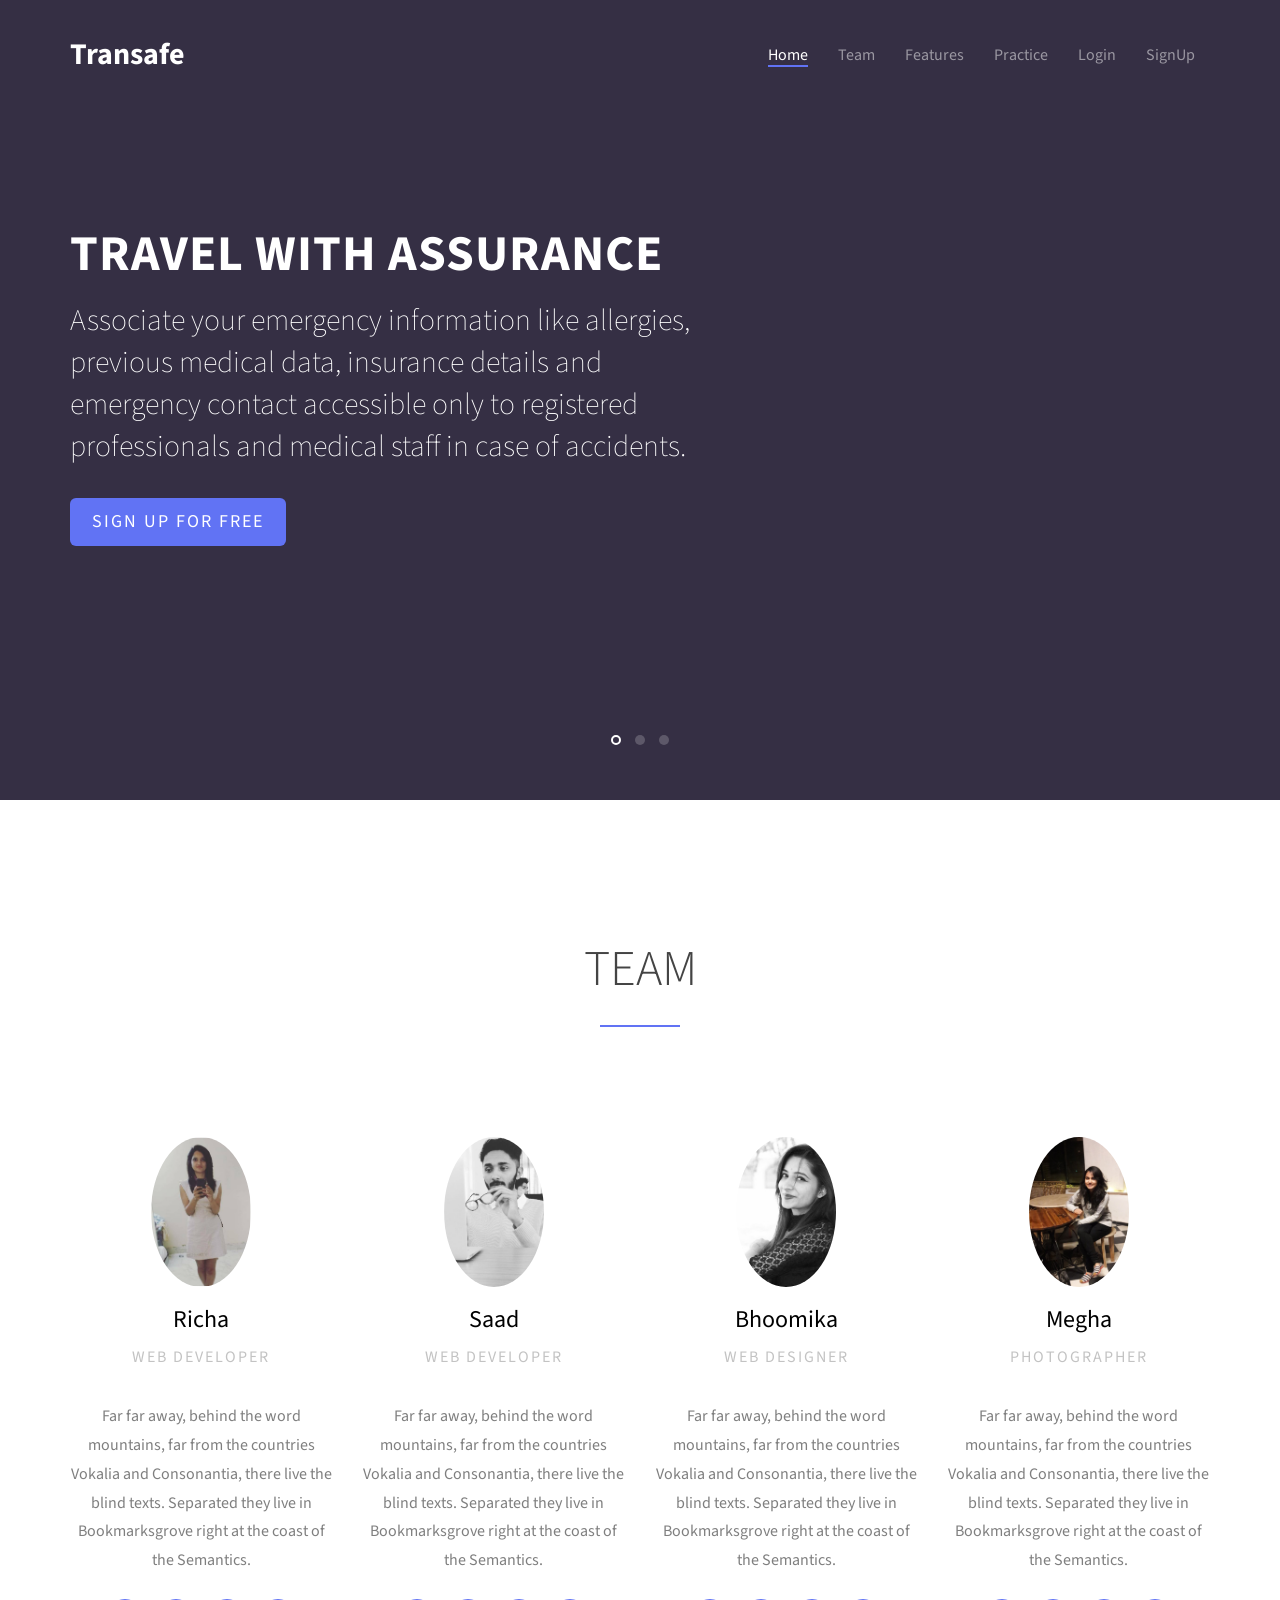
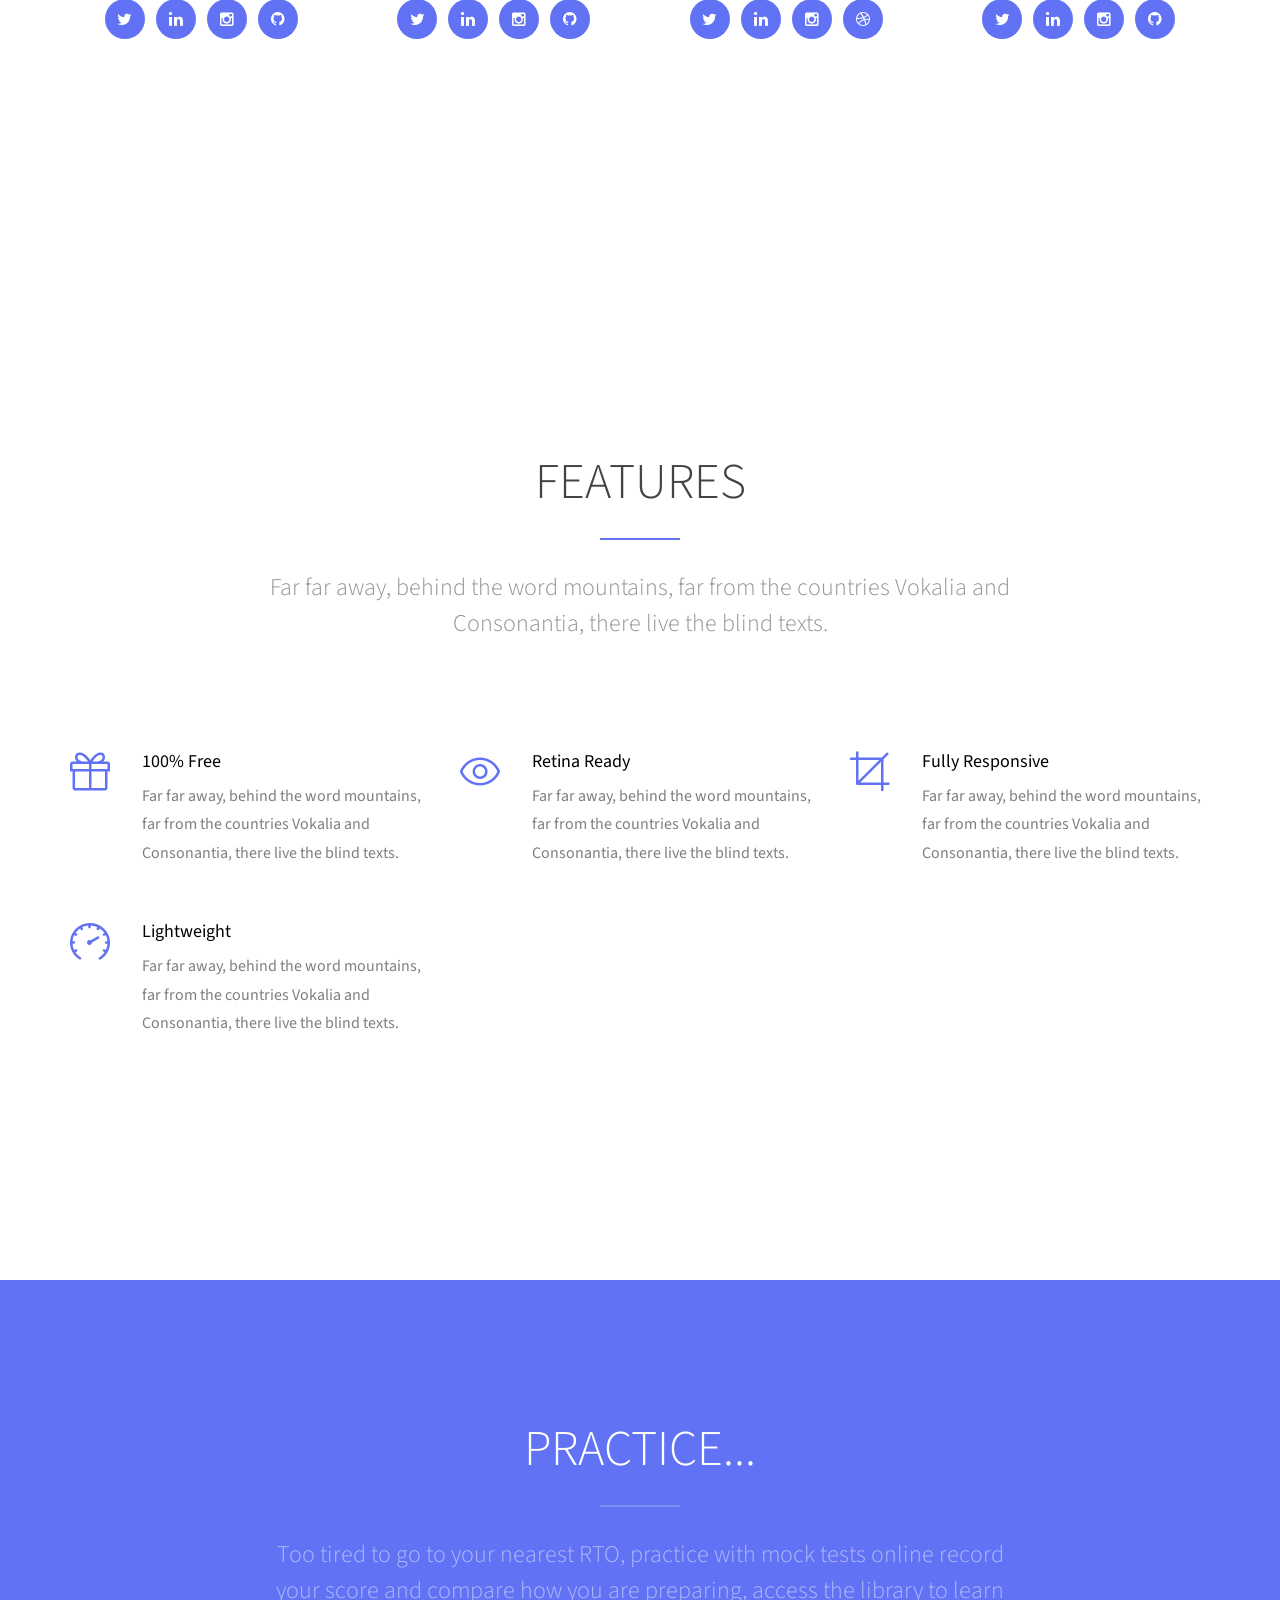
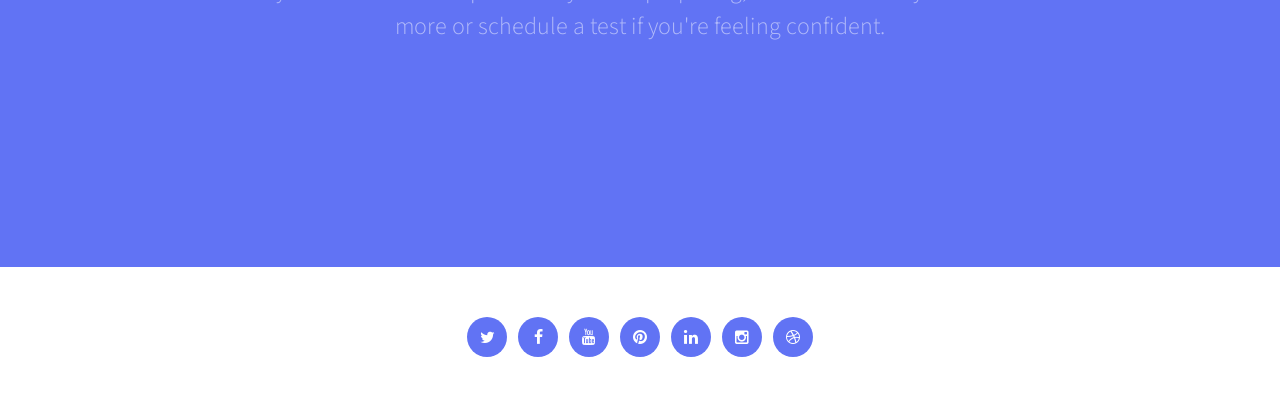
==== commit 8f022649: "home after login" ====
--- a/index.html
+++ b/index.html
@@ -7,7 +7,7 @@
 <head>
     <meta charset="utf-8">
     <meta http-equiv="X-UA-Compatible" content="IE=edge">
-    <title>tranSafe</title>
+    <title>Transafe</title>
     <meta name="viewport" content="width=device-width, initial-scale=1">
     <meta name="description" content="Transafe - Your Personal Travel Safety Manager" />
 
@@ -270,7 +270,7 @@
                     <div class="col-md-3 text-center to-animate">
                         <div class="person">
                             <img src="images/t2.jpg" class="img-responsive img-rounded" alt="Person">
-                            <h3 class="name">John Doe</h3>
+                            <h3 class="name">Saad</h3>
                             <div class="position">Web Developer</div>
                             <p>Far far away, behind the word mountains, far from the countries Vokalia and Consonantia, there live the blind texts. Separated they live in Bookmarksgrove right at the coast of the Semantics.</p>
                             <ul class="social social-circle">
@@ -284,7 +284,7 @@
                     <div class="col-md-3 text-center to-animate">
                         <div class="person">
                             <img src="images/t3.jpg" class="img-responsive img-rounded" alt="Person">
-                            <h3 class="name">Rob Smith</h3>
+                            <h3 class="name">Bhoomika</h3>
                             <div class="position">Web Designer</div>
                             <p>Far far away, behind the word mountains, far from the countries Vokalia and Consonantia, there live the blind texts. Separated they live in Bookmarksgrove right at the coast of the Semantics.</p>
                             <ul class="social social-circle">
@@ -298,7 +298,7 @@
                     <div class="col-md-3 text-center to-animate">
                         <div class="person">
                             <img src="images/t4.jpg" class="img-responsive img-rounded" alt="Person">
-                            <h3 class="name">John Doe</h3>
+                            <h3 class="name">Megha</h3>
                             <div class="position">Photographer</div>
                             <p>Far far away, behind the word mountains, far from the countries Vokalia and Consonantia, there live the blind texts. Separated they live in Bookmarksgrove right at the coast of the Semantics.</p>
                             <ul class="social social-circle">
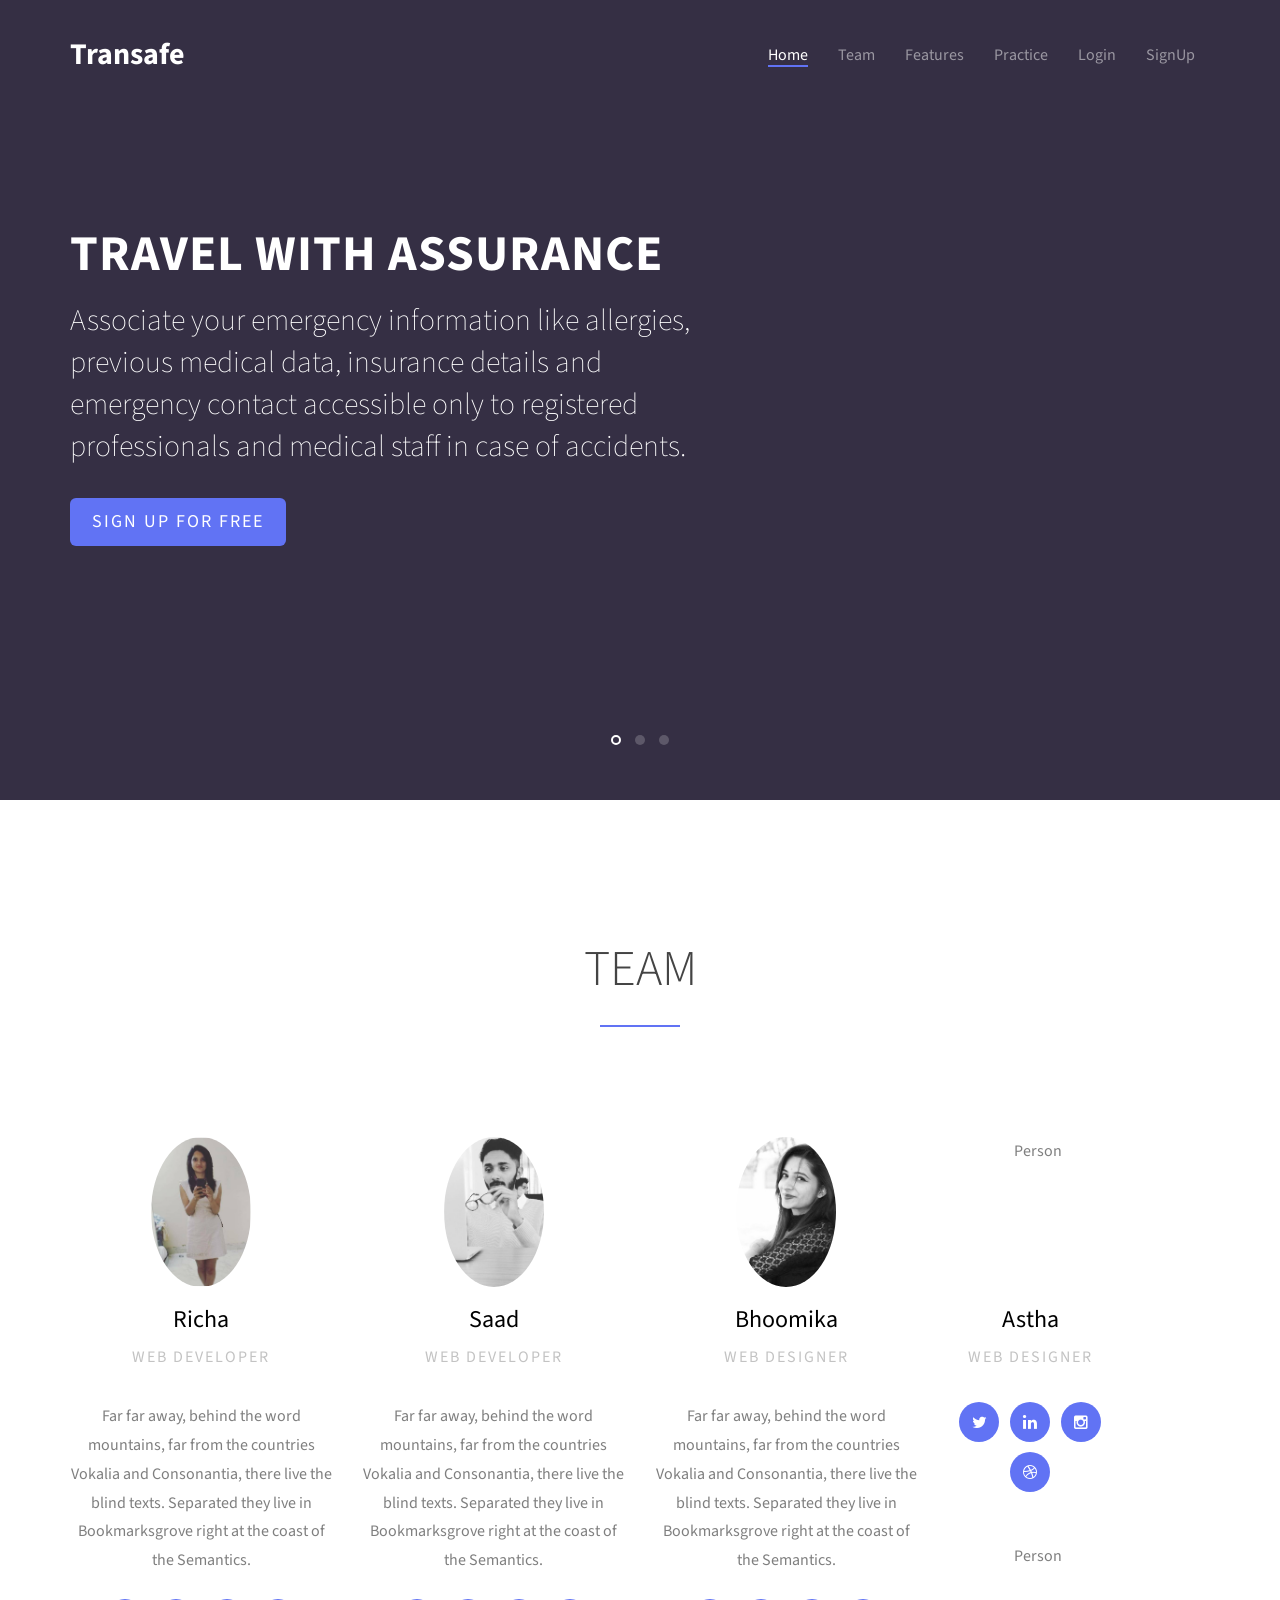
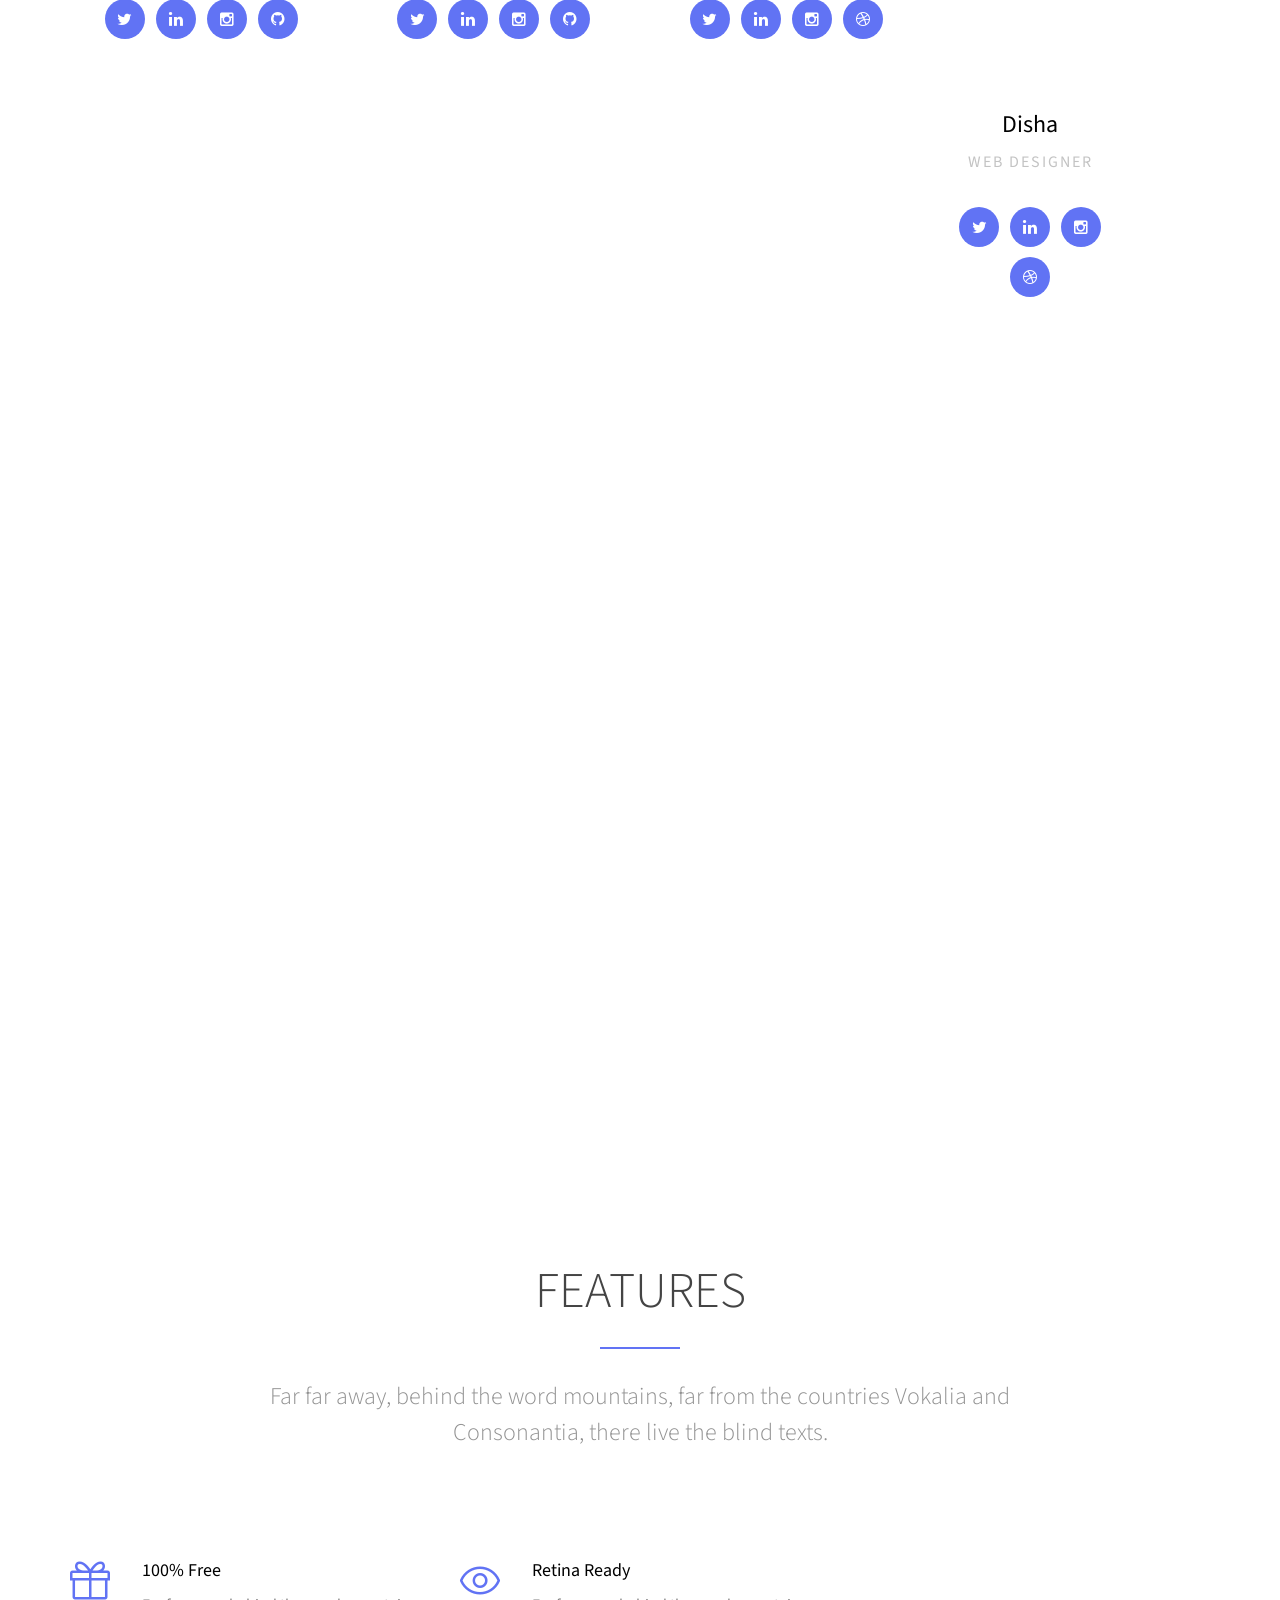
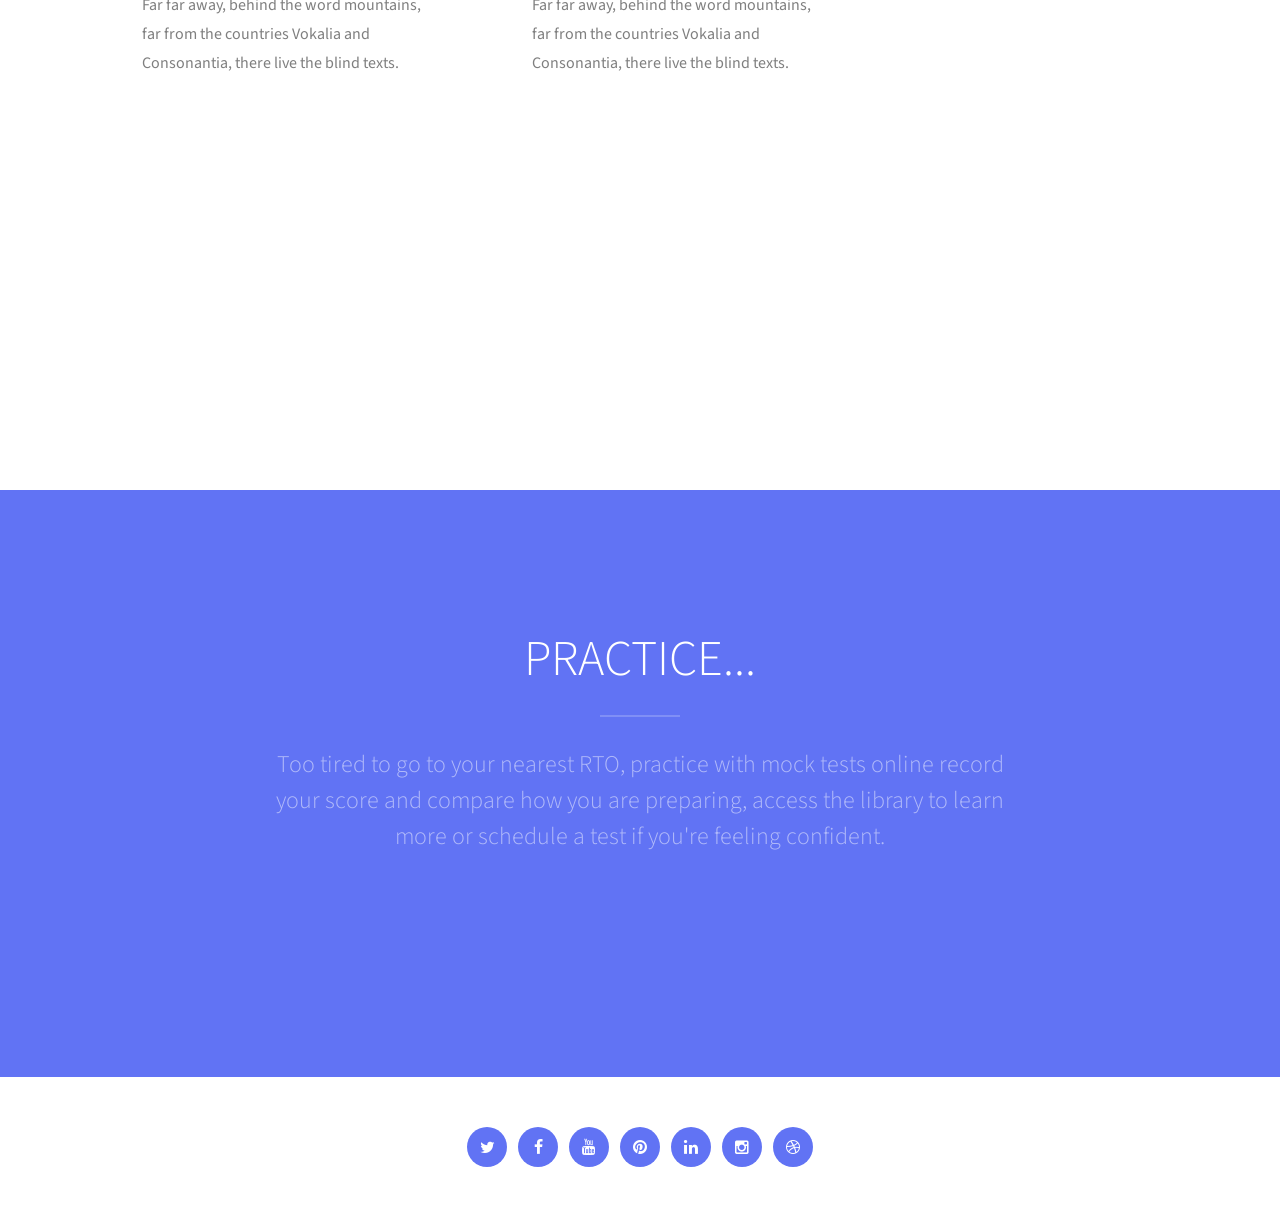
==== commit bf8ec179: "index page changes" ====
--- a/index.html
+++ b/index.html
@@ -295,6 +295,32 @@
                             </ul>
                         </div>
                     </div>
+                    <div class="col-md-2 text-center to-animate">
+                        <div class="person">
+                            <img src="images/t5.jpg" class="img-responsive img-rounded" alt="Person">
+                            <h3 class="name">Astha</h3>
+                            <div class="position">Web Designer</div>
+                            <ul class="social social-circle">
+                                <li><a href="#"><i class="icon-twitter"></i></a></li>
+                                <li><a href="#"><i class="icon-linkedin"></i></a></li>
+                                <li><a href="#"><i class="icon-instagram"></i></a></li>
+                                <li><a href="#"><i class="icon-dribbble"></i></a></li>
+                            </ul>
+                        </div>
+                    </div>
+                    <div class="col-md-2 text-center to-animate">
+                        <div class="person">
+                            <img src="images/t6.jpg" class="img-responsive img-rounded" alt="Person">
+                            <h3 class="name">Disha</h3>
+                            <div class="position">Web Designer</div>
+                            <ul class="social social-circle">
+                                <li><a href="#"><i class="icon-twitter"></i></a></li>
+                                <li><a href="#"><i class="icon-linkedin"></i></a></li>
+                                <li><a href="#"><i class="icon-instagram"></i></a></li>
+                                <li><a href="#"><i class="icon-dribbble"></i></a></li>
+                            </ul>
+                        </div>
+                    </div>
                     <div class="col-md-3 text-center to-animate">
                         <div class="person">
                             <img src="images/t4.jpg" class="img-responsive img-rounded" alt="Person">
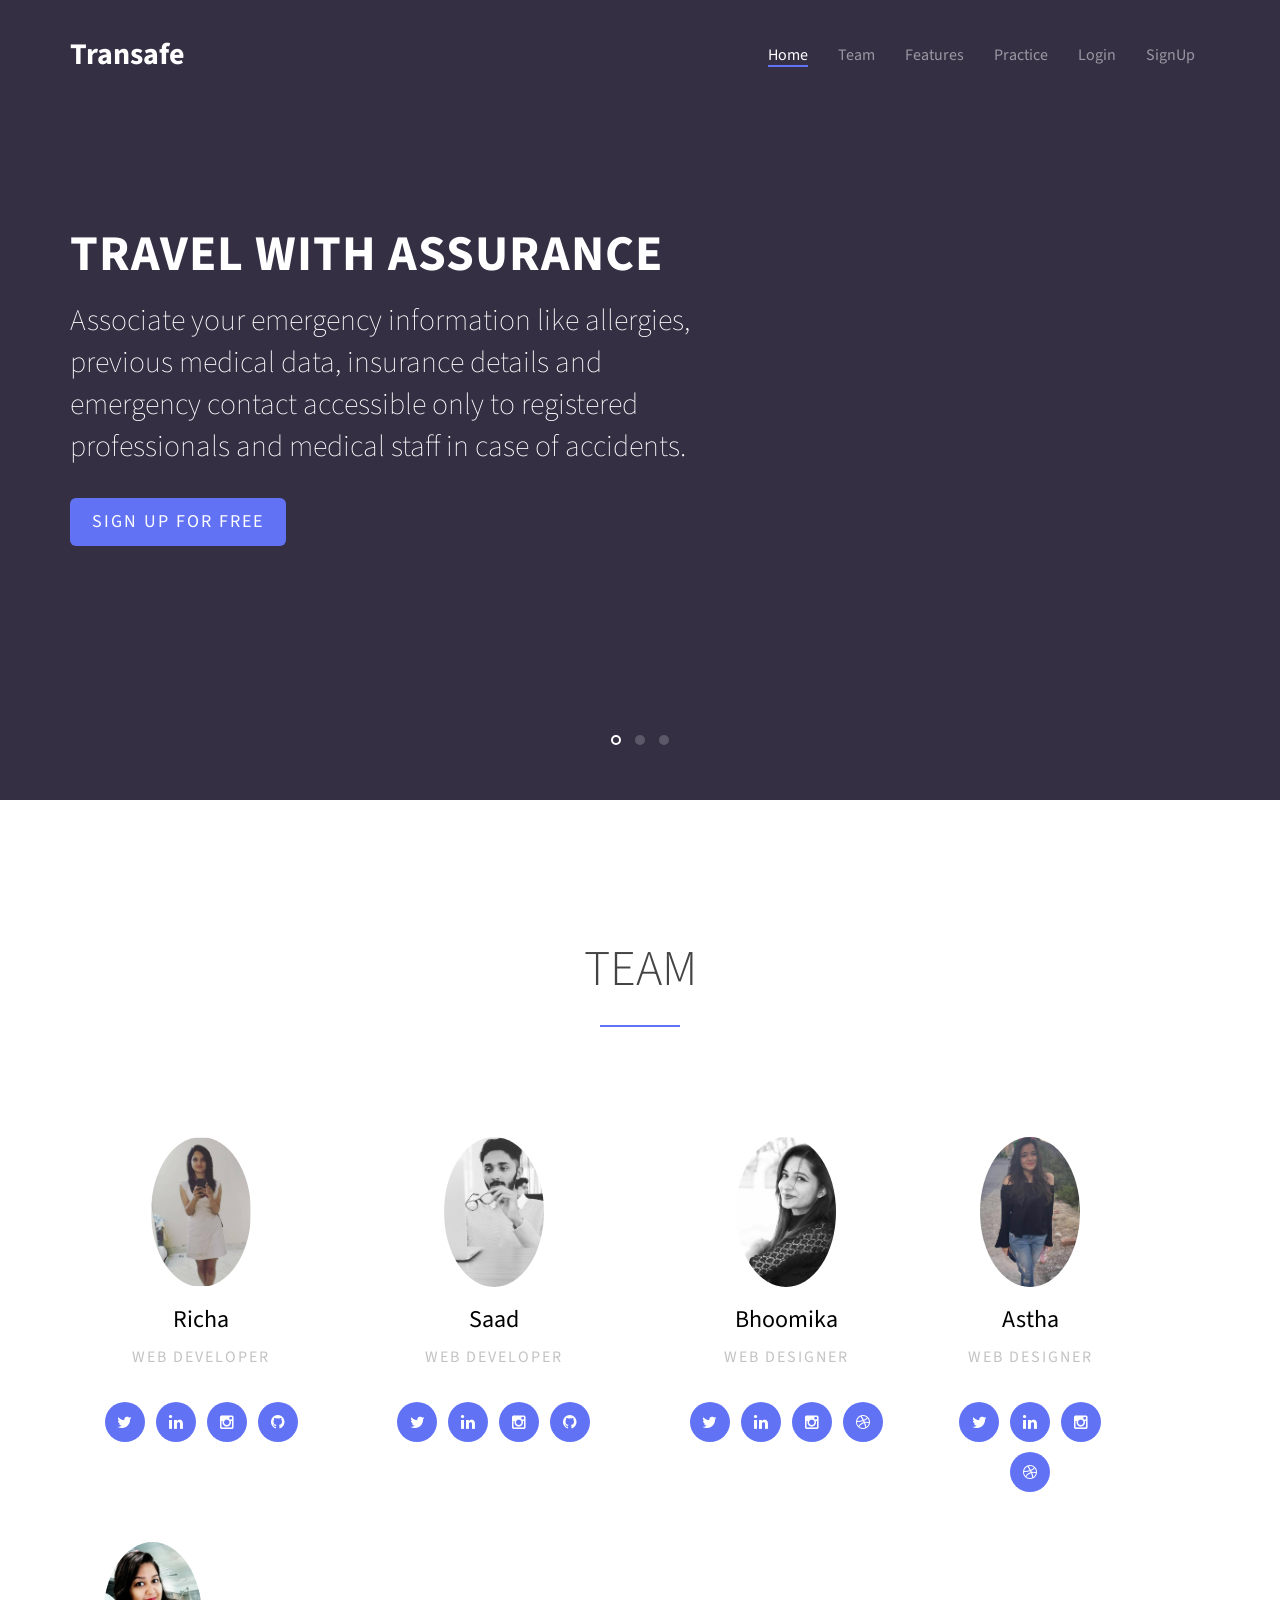
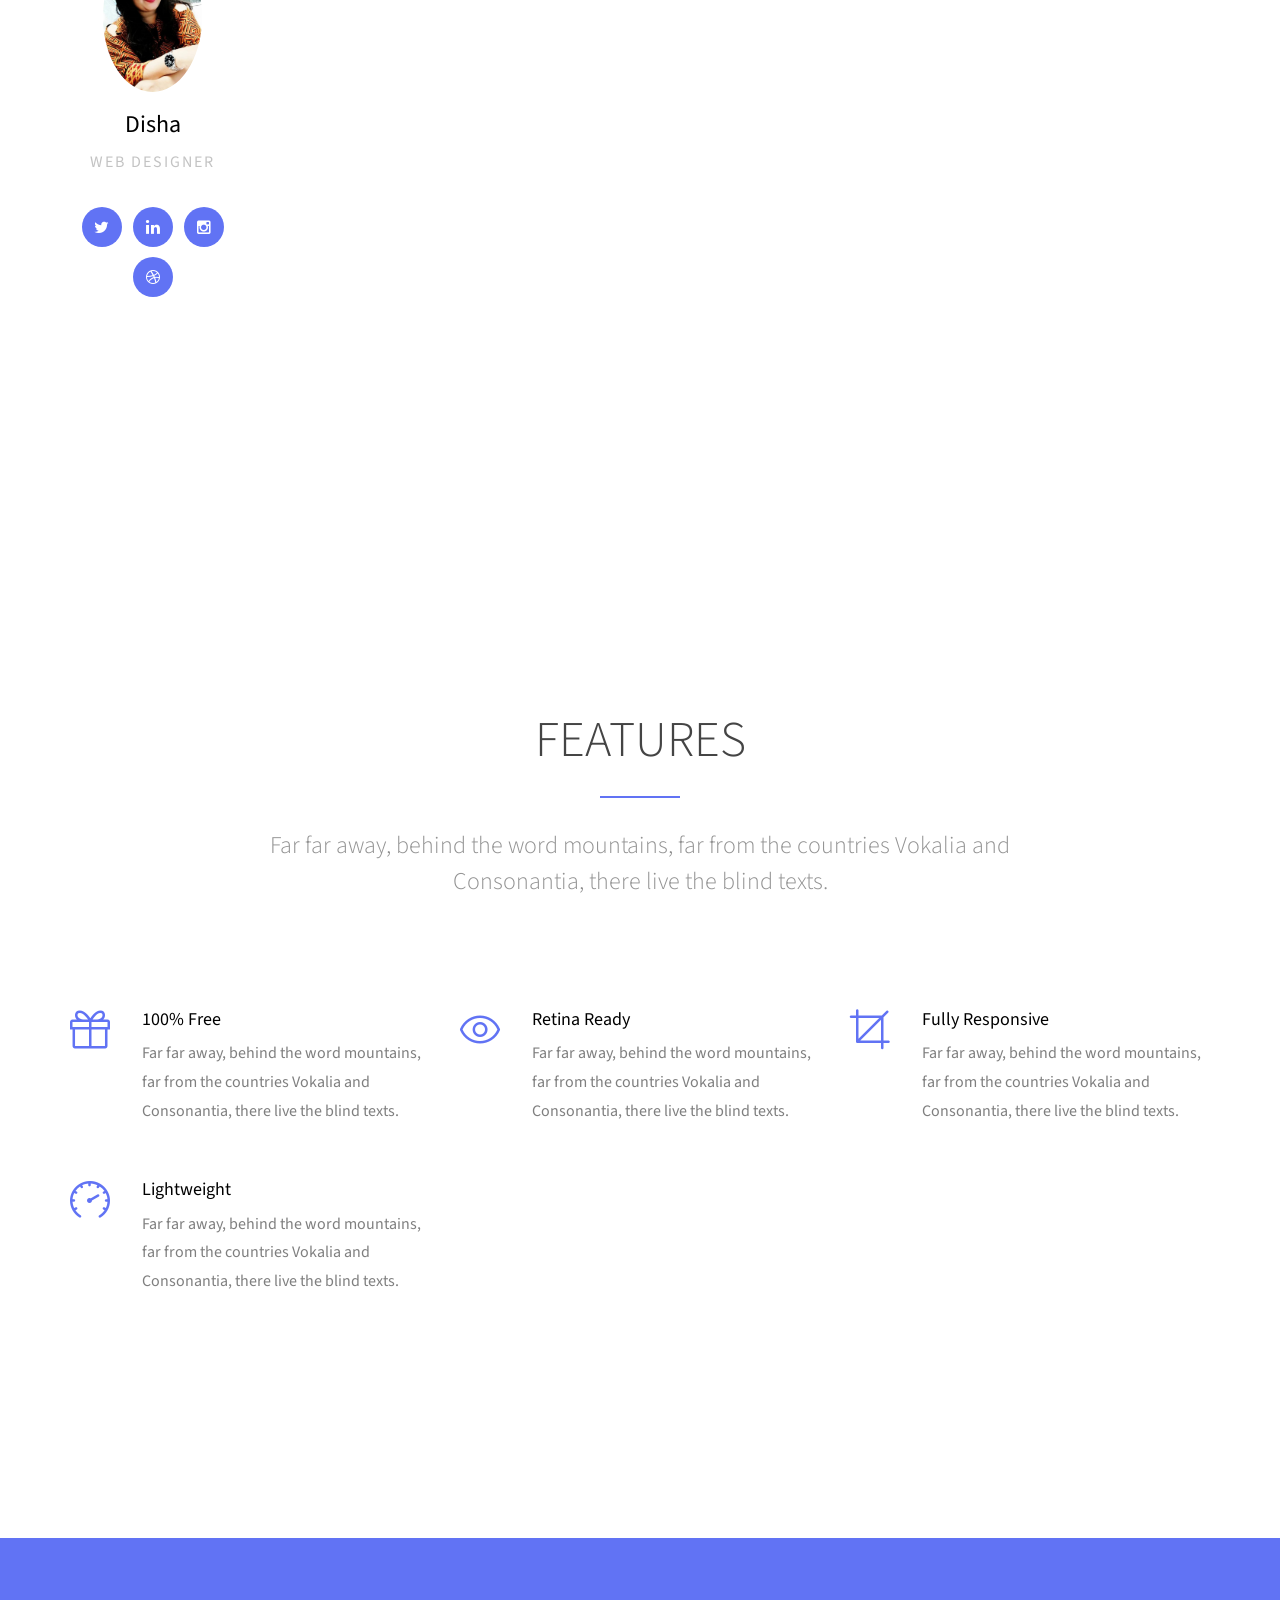
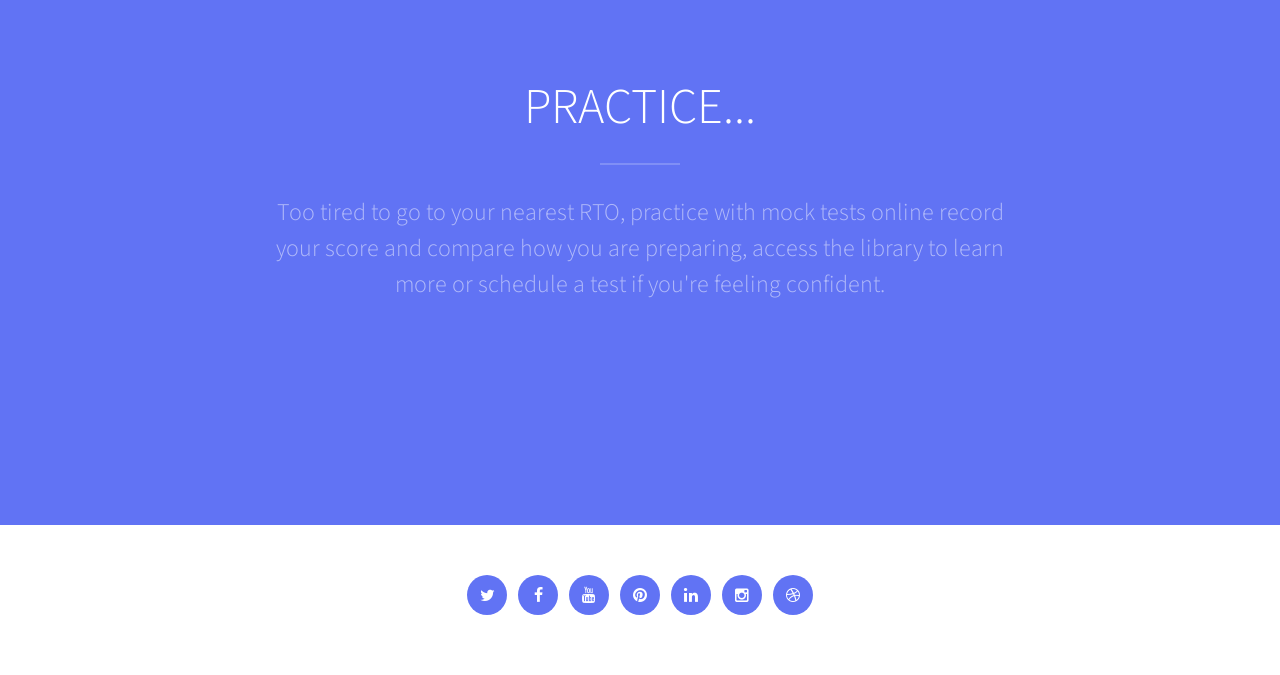
==== commit 8f6b7fe7: "image files added" ====
--- a/index.html
+++ b/index.html
@@ -258,7 +258,6 @@
                             <img src="images/t1.jpg" class="img-responsive img-rounded" alt="Person">
                             <h3 class="name">Richa</h3>
                             <div class="position">Web Developer</div>
-                            <p>Far far away, behind the word mountains, far from the countries Vokalia and Consonantia, there live the blind texts. Separated they live in Bookmarksgrove right at the coast of the Semantics.</p>
                             <ul class="social social-circle">
                                 <li><a href="#"><i class="icon-twitter"></i></a></li>
                                 <li><a href="#"><i class="icon-linkedin"></i></a></li>
@@ -272,7 +271,6 @@
                             <img src="images/t2.jpg" class="img-responsive img-rounded" alt="Person">
                             <h3 class="name">Saad</h3>
                             <div class="position">Web Developer</div>
-                            <p>Far far away, behind the word mountains, far from the countries Vokalia and Consonantia, there live the blind texts. Separated they live in Bookmarksgrove right at the coast of the Semantics.</p>
                             <ul class="social social-circle">
                                 <li><a href="#"><i class="icon-twitter"></i></a></li>
                                 <li><a href="#"><i class="icon-linkedin"></i></a></li>
@@ -286,7 +284,6 @@
                             <img src="images/t3.jpg" class="img-responsive img-rounded" alt="Person">
                             <h3 class="name">Bhoomika</h3>
                             <div class="position">Web Designer</div>
-                            <p>Far far away, behind the word mountains, far from the countries Vokalia and Consonantia, there live the blind texts. Separated they live in Bookmarksgrove right at the coast of the Semantics.</p>
                             <ul class="social social-circle">
                                 <li><a href="#"><i class="icon-twitter"></i></a></li>
                                 <li><a href="#"><i class="icon-linkedin"></i></a></li>
@@ -326,7 +323,6 @@
                             <img src="images/t4.jpg" class="img-responsive img-rounded" alt="Person">
                             <h3 class="name">Megha</h3>
                             <div class="position">Photographer</div>
-                            <p>Far far away, behind the word mountains, far from the countries Vokalia and Consonantia, there live the blind texts. Separated they live in Bookmarksgrove right at the coast of the Semantics.</p>
                             <ul class="social social-circle">
                                 <li><a href="#"><i class="icon-twitter"></i></a></li>
                                 <li><a href="#"><i class="icon-linkedin"></i></a></li>
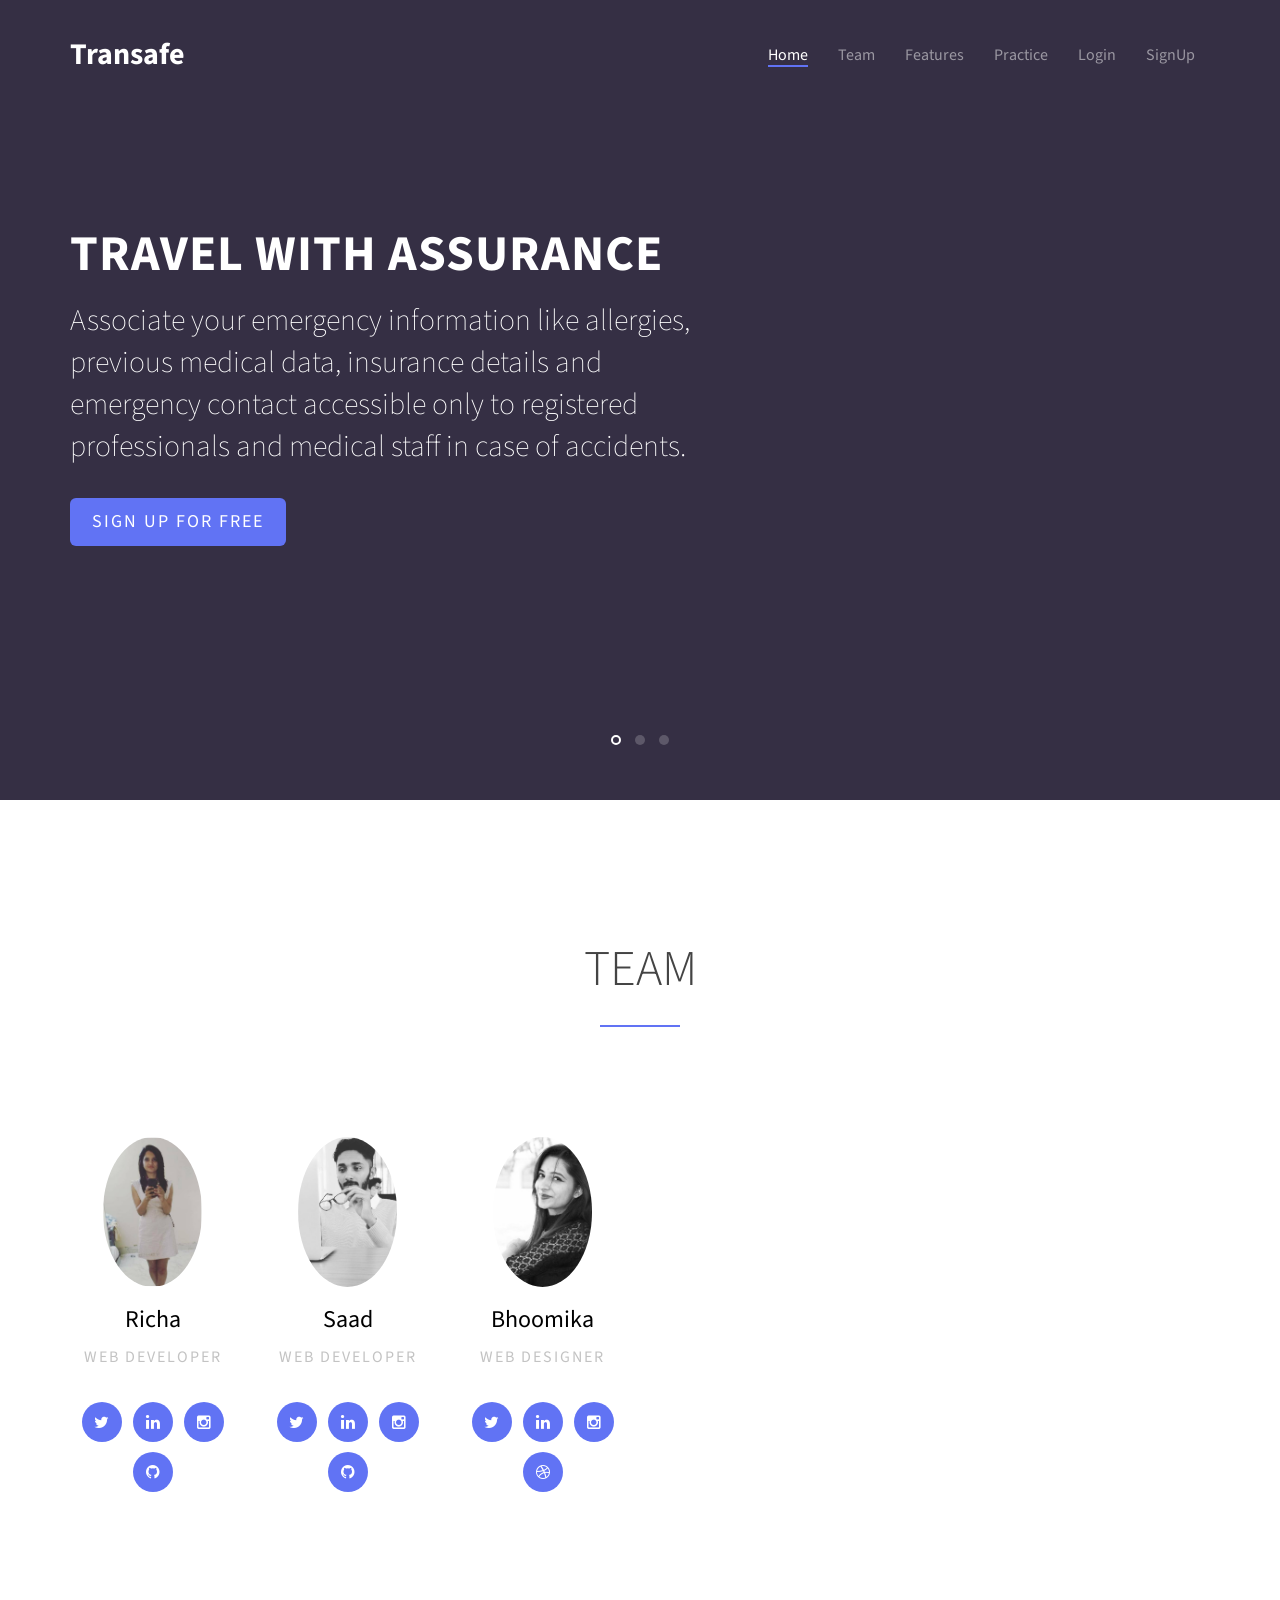
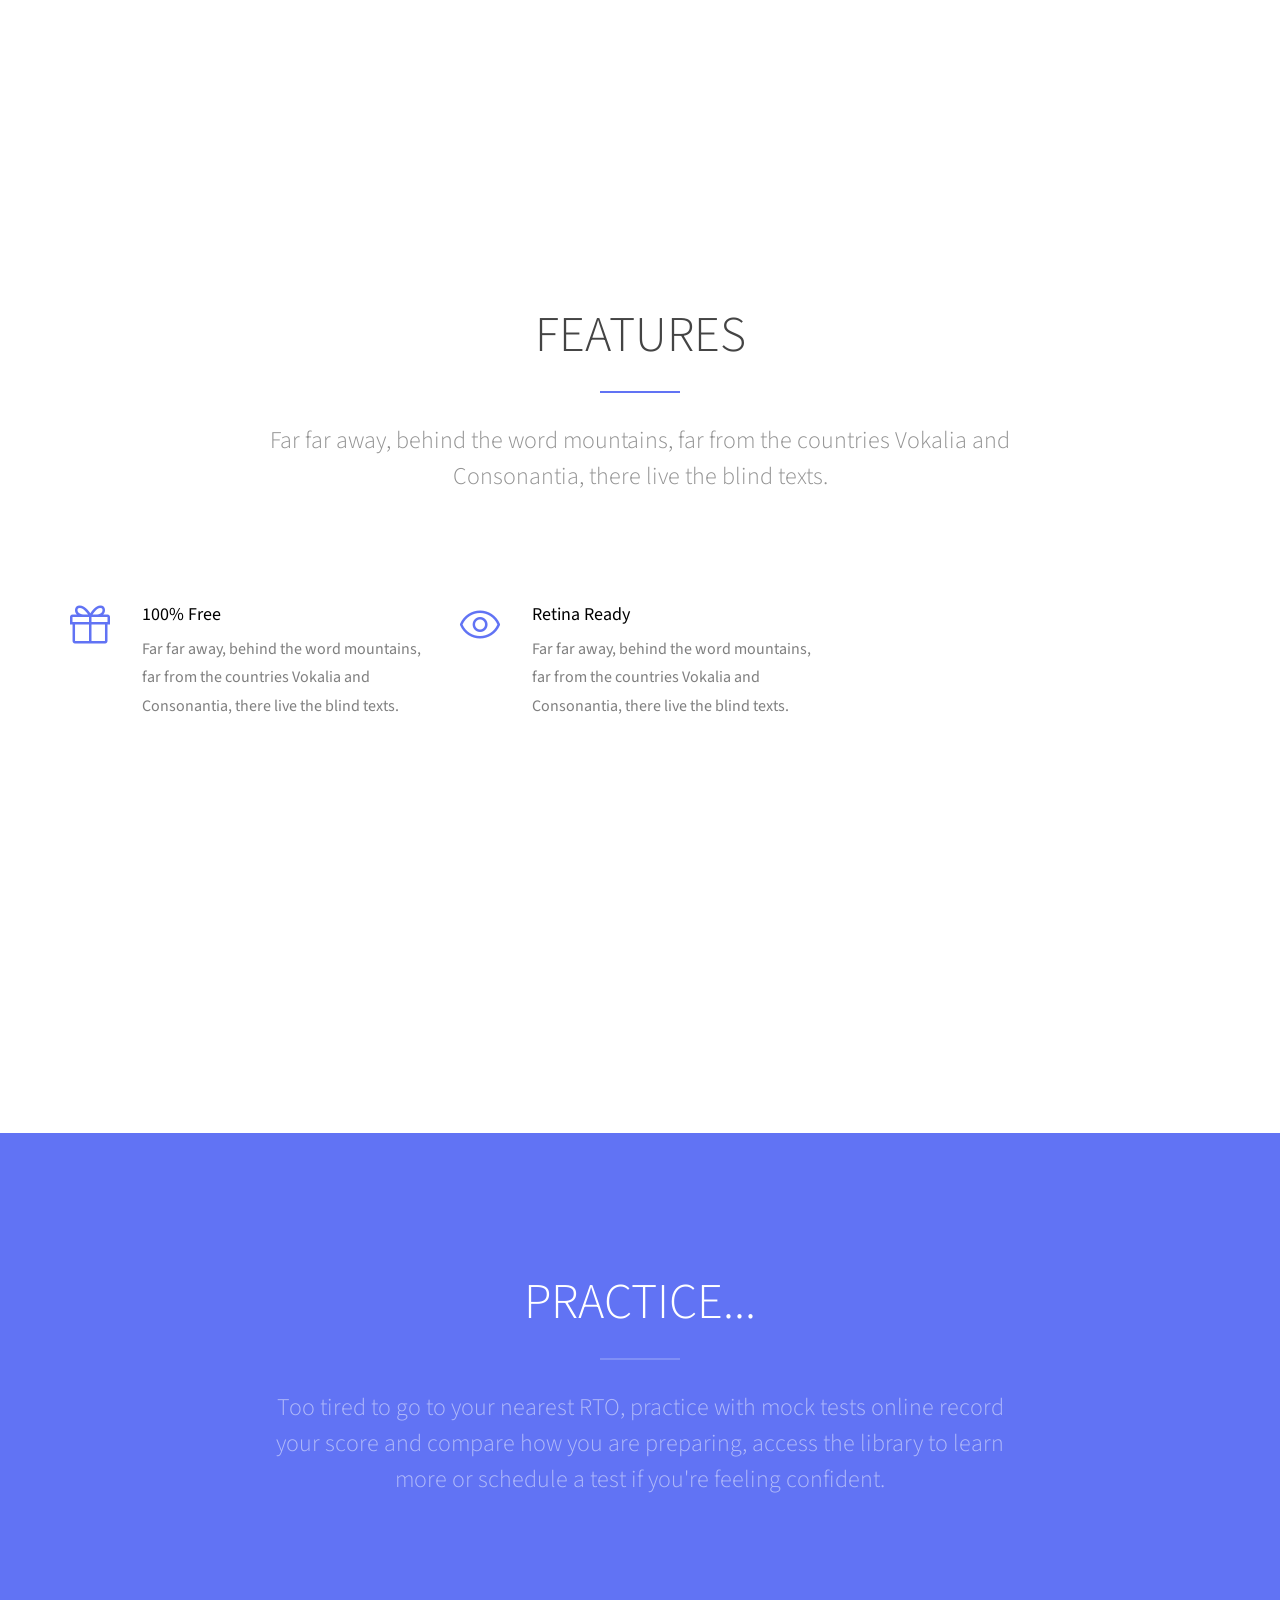
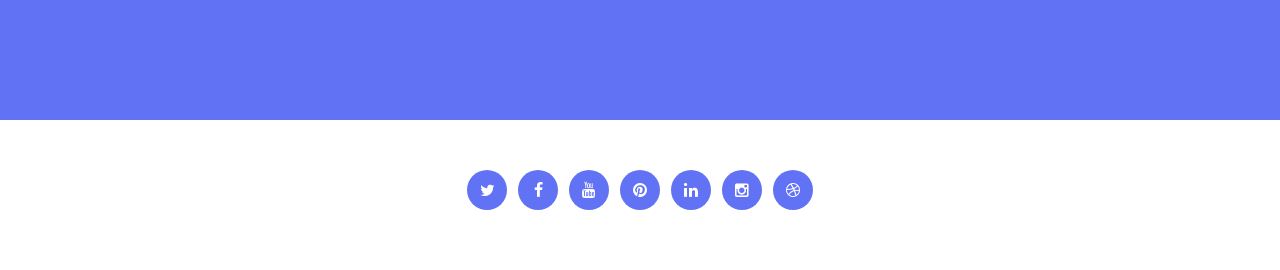
==== commit 838ac1de: "some changes on the index" ====
--- a/index.html
+++ b/index.html
@@ -253,7 +253,7 @@
             </div>
             <div class="col-md-12">
                 <div class="row row-bottom-padded-lg">
-                    <div class="col-md-3 text-center to-animate">
+                    <div class="col-md-2 text-center to-animate">
                         <div class="person">
                             <img src="images/t1.jpg" class="img-responsive img-rounded" alt="Person">
                             <h3 class="name">Richa</h3>
@@ -266,7 +266,7 @@
                             </ul>
                         </div>
                     </div>
-                    <div class="col-md-3 text-center to-animate">
+                    <div class="col-md-2 text-center to-animate">
                         <div class="person">
                             <img src="images/t2.jpg" class="img-responsive img-rounded" alt="Person">
                             <h3 class="name">Saad</h3>
@@ -279,7 +279,7 @@
                             </ul>
                         </div>
                     </div>
-                    <div class="col-md-3 text-center to-animate">
+                    <div class="col-md-2 text-center to-animate">
                         <div class="person">
                             <img src="images/t3.jpg" class="img-responsive img-rounded" alt="Person">
                             <h3 class="name">Bhoomika</h3>
@@ -318,7 +318,7 @@
                             </ul>
                         </div>
                     </div>
-                    <div class="col-md-3 text-center to-animate">
+                    <div class="col-md-2 text-center to-animate">
                         <div class="person">
                             <img src="images/t4.jpg" class="img-responsive img-rounded" alt="Person">
                             <h3 class="name">Megha</h3>
